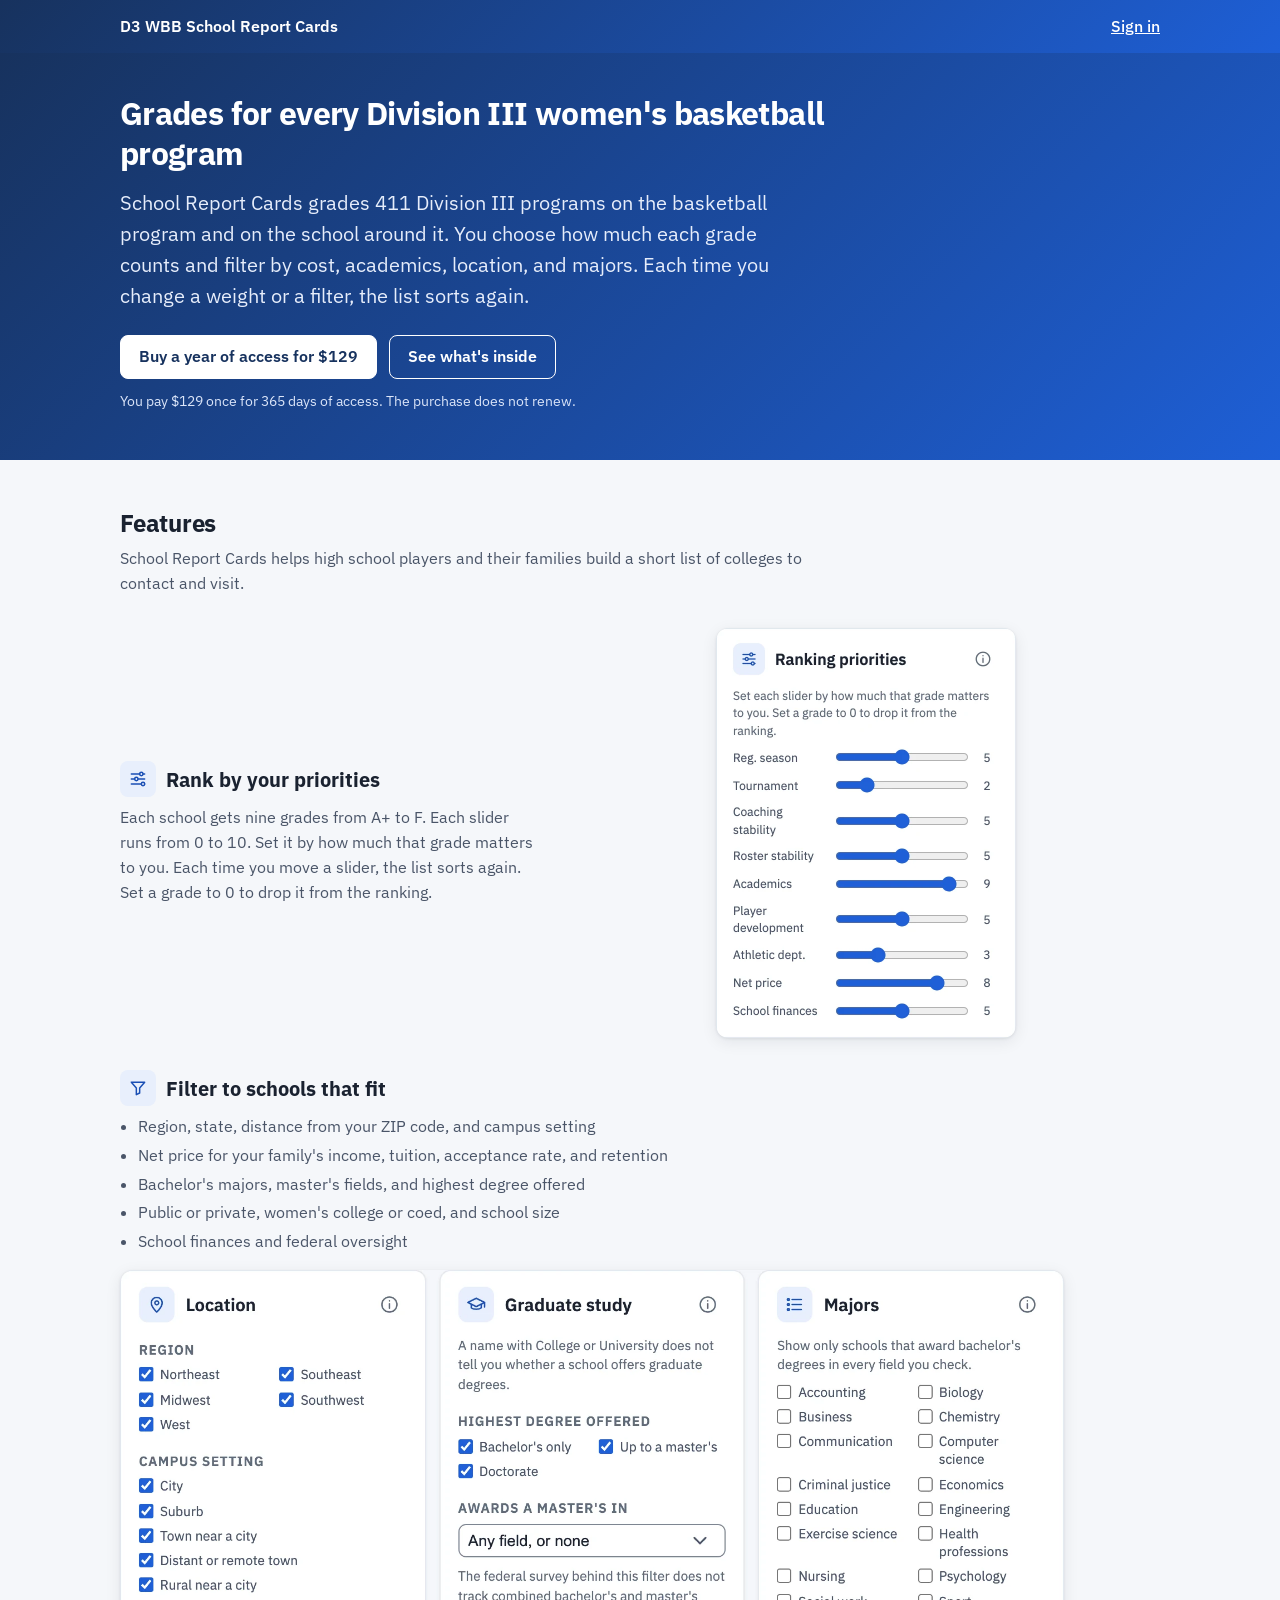
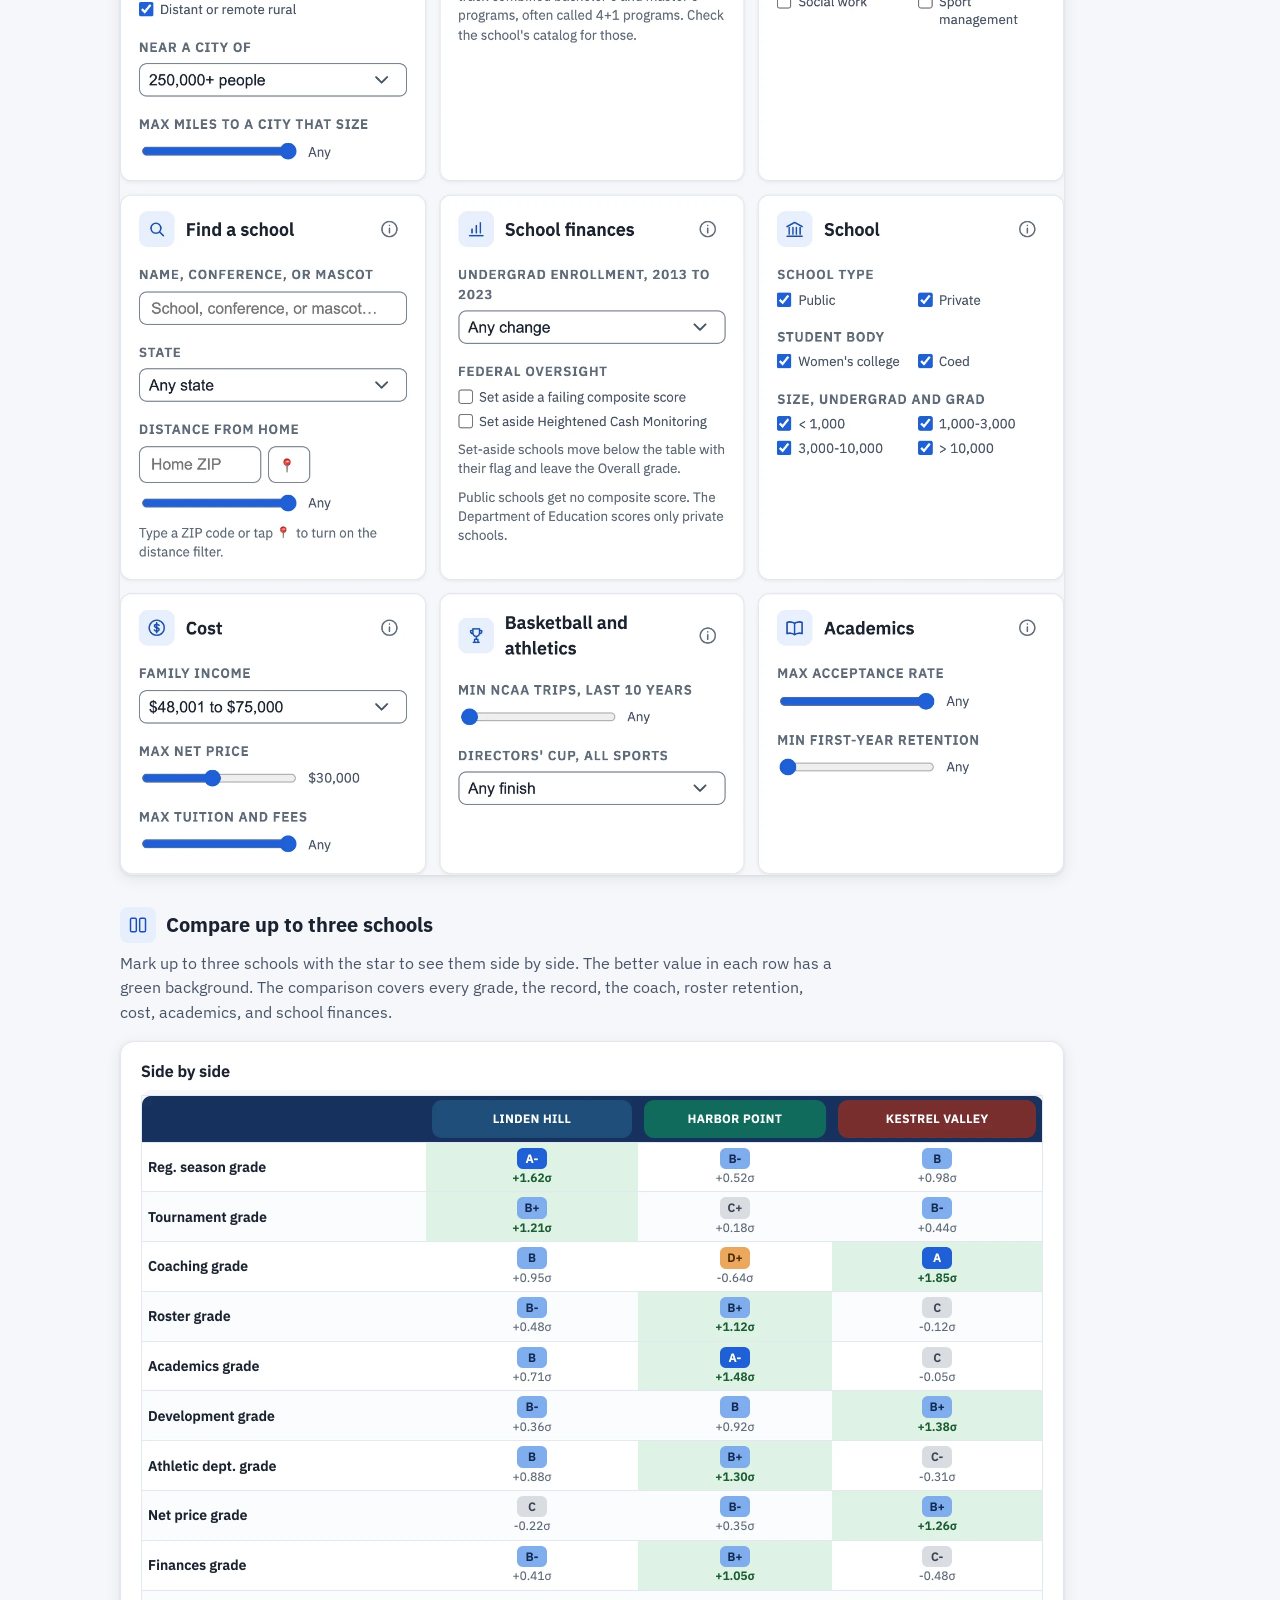
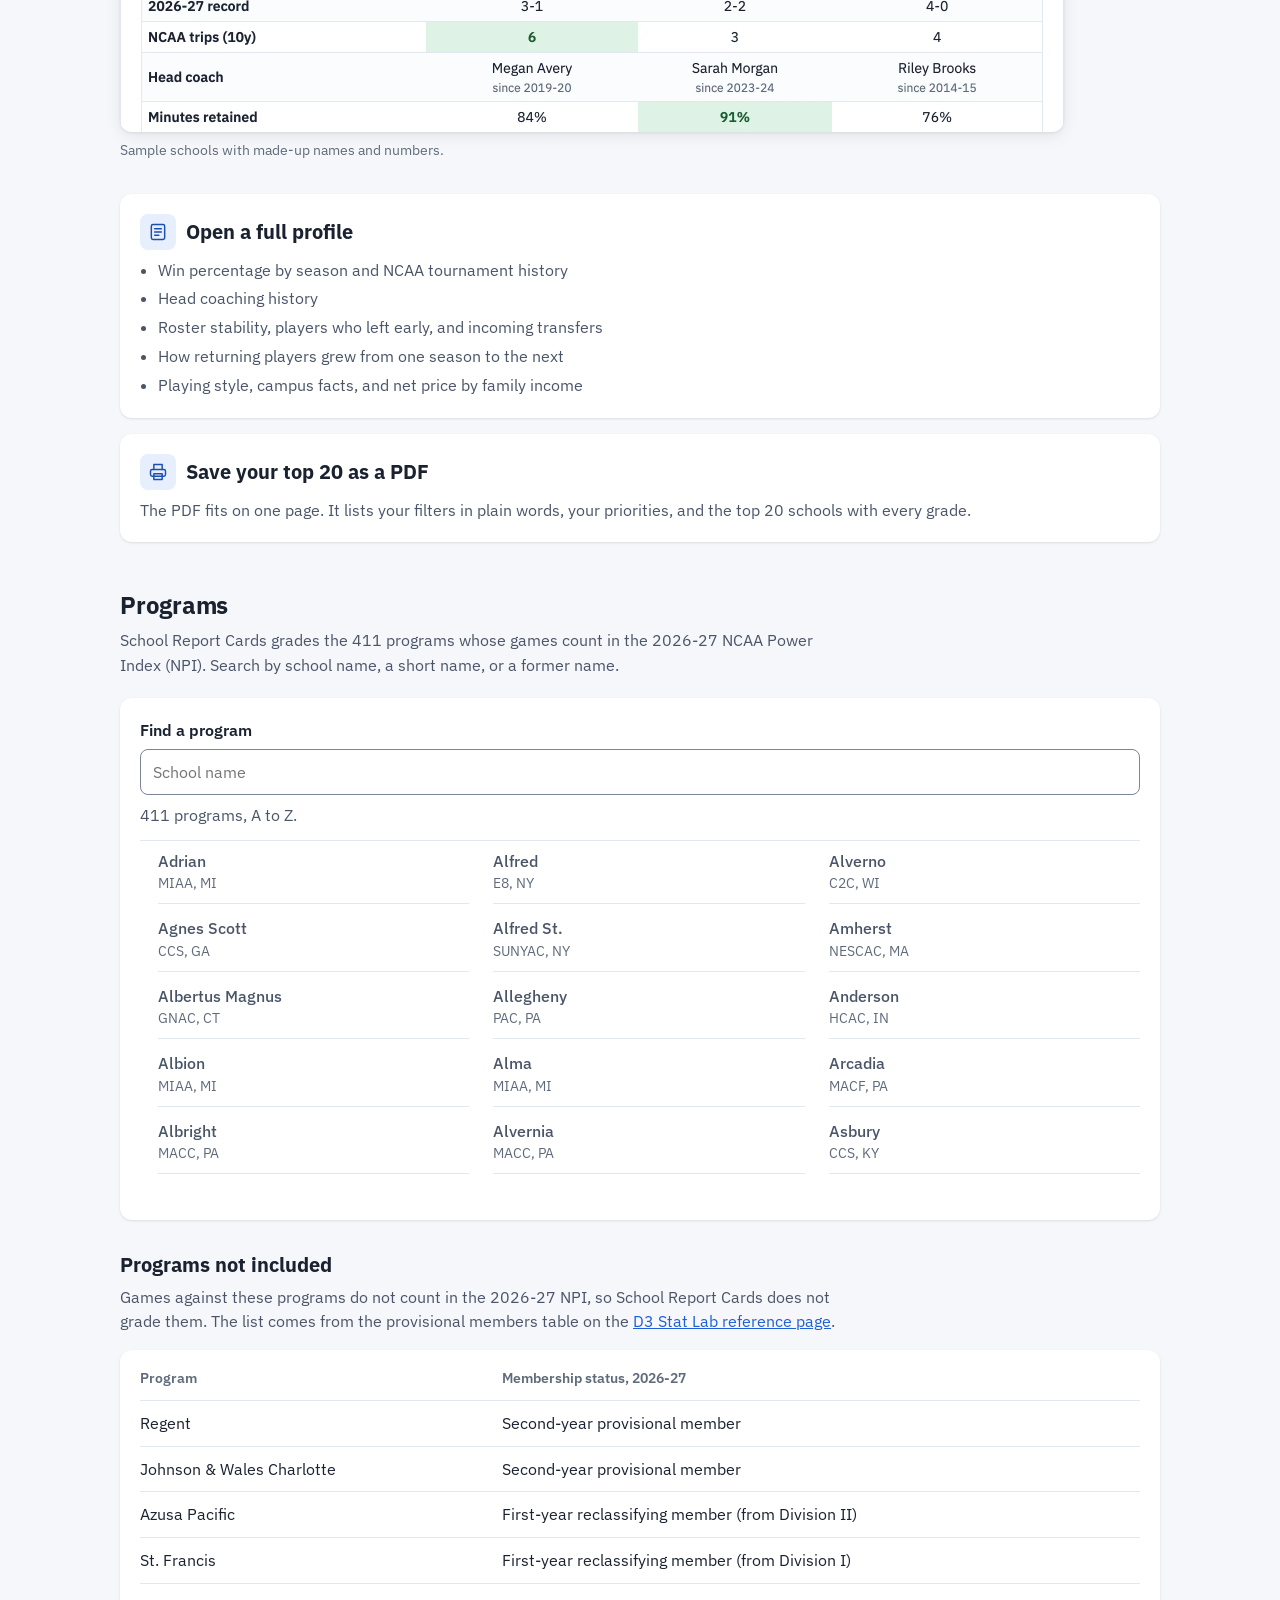
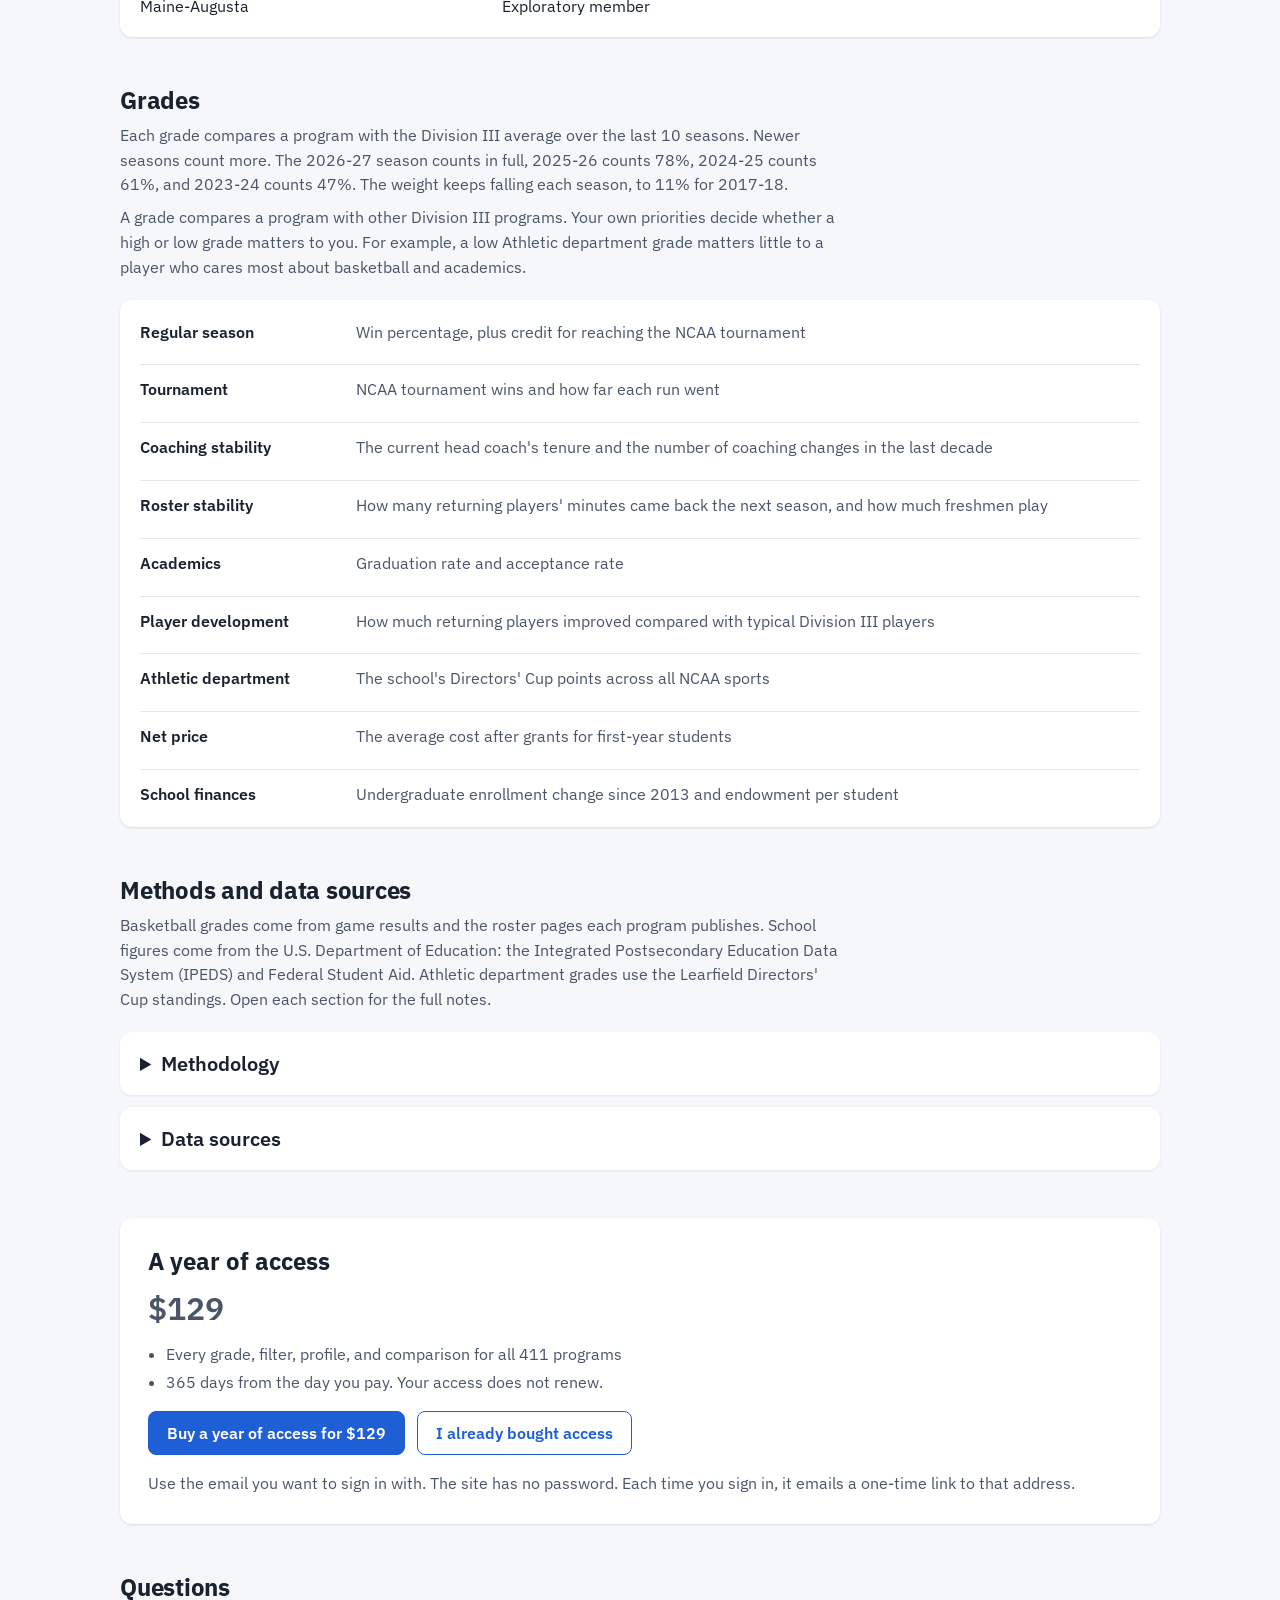
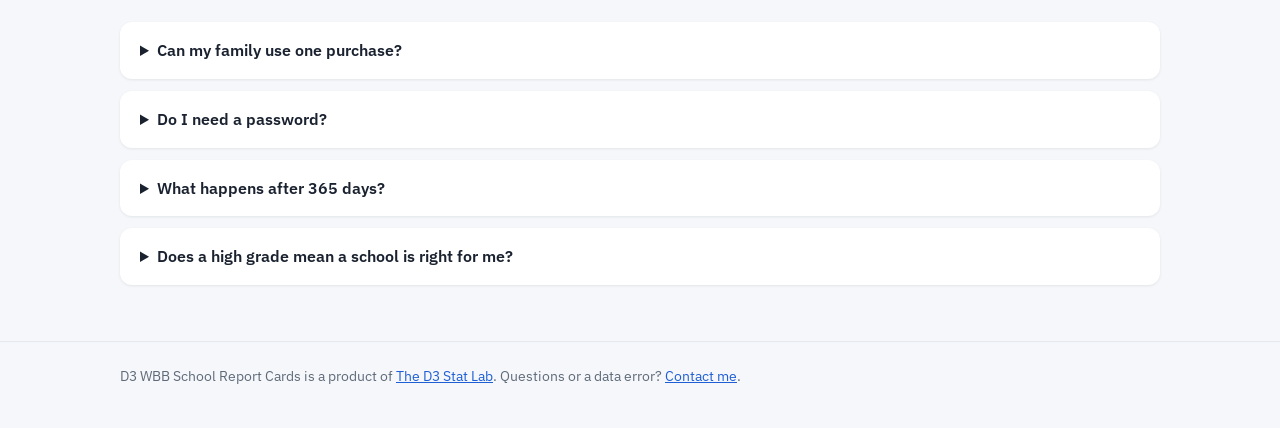
==== index.html @ 80a29989 "Reword the live-update lines and the renewal bullet Claude-Session: https://claude.ai/code/session_0" ====
<!DOCTYPE html>
<html lang="en">
<head>
<meta charset="utf-8">
<meta name="viewport" content="width=device-width, initial-scale=1">
<meta name="color-scheme" content="light">
<meta name="darkreader-lock">
<meta name="theme-color" content="#17325e">
<meta name="description" content="Grades for Division III women's basketball programs, with filters for cost, academics, location, majors, and school finances.">
<meta name="ste-allow" content="III,WBB,NPI">
<title>D3 WBB School Report Cards</title>
<link rel="icon" href="favicon.svg" type="image/svg+xml">
<script data-goatcounter="https://thed3statlab.goatcounter.com/count" async src="https://gc.zgo.at/count.js"></script>
<link rel="apple-touch-icon" href="apple-touch-icon.png">
<link rel="preconnect" href="https://fonts.googleapis.com">
<link rel="preconnect" href="https://fonts.gstatic.com" crossorigin>
<link rel="stylesheet" href="https://fonts.googleapis.com/css2?family=IBM+Plex+Sans:wght@400;500;600&display=swap">
<link rel="stylesheet" href="site.css">
</head>
<body>
<header class="top"><div class="bar">
  <a class="brand" href="index.html">D3 WBB School Report Cards</a>
  <a class="signin" href="signin.html">Sign in</a>
</div></header>

<section class="hero"><div class="wrap">
  <h1>Grades for every Division III women's basketball program</h1>
  <p class="lead">School Report Cards grades <span data-n>411</span> Division III programs on the basketball program and on the
  school around it. You choose how much each grade counts and filter by cost, academics, location, and majors. Each time you change a
  weight or a filter, the list sorts again.</p>
  <div class="actions">
    <a class="btn primary buyLink" href="#buy">Buy a year of access for $129</a>
    <a class="btn secondary" href="#features">See what's inside</a>
  </div>
  <p class="terms">You pay $129 once for 365 days of access. The purchase does not renew.</p>
</div></section>

<section class="block" id="features"><div class="wrap">
  <h2>Features</h2>
  <p class="intro">School Report Cards helps high school players and their families build a short list of colleges to contact and visit.</p>

  <div class="feature">
    <div class="ftext">
      <h3><span class="icon"><svg viewBox="0 0 24 24" fill="none" stroke="currentColor" stroke-width="1.75" stroke-linecap="round" aria-hidden="true"><path d="M4 6h10M18 6h2M4 12h4M12 12h8M4 18h12M20 18h0"/><circle cx="16" cy="6" r="2"/><circle cx="10" cy="12" r="2"/><circle cx="18" cy="18" r="2"/></svg></span>Rank by your priorities</h3>
      <p>Each school gets nine grades from A+ to F. Each slider runs from 0 to 10. Set it by how much that grade
      matters to you. Each time you move a slider, the list sorts again. Set a grade to 0 to drop it from the ranking.</p>
    </div>
    <figure class="shot narrowShot">
      <img src="img/priorities.webp" width="300" height="410" loading="lazy"
           alt="The Ranking priorities card, with one slider for each of the nine grades. Academics is set to 9 and Net price to 8.">
    </figure>
  </div>

  <div class="feature wide">
    <div class="ftext">
      <h3><span class="icon"><svg viewBox="0 0 24 24" fill="none" stroke="currentColor" stroke-width="1.75" stroke-linecap="round" stroke-linejoin="round" aria-hidden="true"><path d="M4 5h16l-6 7v6l-4 2v-8z"/></svg></span>Filter to schools that fit</h3>
      <ul>
        <li>Region, state, distance from your ZIP code, and campus setting</li>
        <li>Net price for your family's income, tuition, acceptance rate, and retention</li>
        <li>Bachelor's majors, master's fields, and highest degree offered</li>
        <li>Public or private, women's college or coed, and school size</li>
        <li>School finances and federal oversight</li>
      </ul>
    </div>
    <figure class="shot">
      <a href="img/controls.webp" target="_blank" rel="noopener"><img src="img/controls.webp" width="848" height="1082" loading="lazy"
           alt="The filter cards: Location, Graduate study, Majors, Find a school, School finances, School, Cost, Basketball and athletics, and Academics."></a>
    </figure>
  </div>

  <div class="feature wide">
    <div class="ftext">
      <h3><span class="icon"><svg viewBox="0 0 24 24" fill="none" stroke="currentColor" stroke-width="1.75" stroke-linecap="round" stroke-linejoin="round" aria-hidden="true"><rect x="3" y="4" width="7" height="16" rx="1.5"/><rect x="14" y="4" width="7" height="16" rx="1.5"/></svg></span>Compare up to three schools</h3>
      <p>Mark up to three schools with the star to see them side by side. The better value in each row has a green background.
      The comparison covers every grade, the record, the coach, roster retention, cost, academics, and school finances.</p>
    </div>
    <figure class="shot">
      <a href="img/compare.webp" target="_blank" rel="noopener"><img src="img/compare.webp" width="944" height="691" loading="lazy"
           alt="Three sample schools side by side, with a letter grade and a score for each of the nine grades."></a>
      <figcaption>Sample schools with made-up names and numbers.</figcaption>
    </figure>
  </div>

  <div class="cards one">
    <div class="card">
      <h3><span class="icon"><svg viewBox="0 0 24 24" fill="none" stroke="currentColor" stroke-width="1.75" stroke-linecap="round" stroke-linejoin="round" aria-hidden="true"><rect x="4" y="3" width="16" height="18" rx="2"/><path d="M8 8h8M8 12h8M8 16h5"/></svg></span>Open a full profile</h3>
      <ul>
        <li>Win percentage by season and NCAA tournament history</li>
        <li>Head coaching history</li>
        <li>Roster stability, players who left early, and incoming transfers</li>
        <li>How returning players grew from one season to the next</li>
        <li>Playing style, campus facts, and net price by family income</li>
      </ul>
    </div>
    <div class="card">
      <h3><span class="icon"><svg viewBox="0 0 24 24" fill="none" stroke="currentColor" stroke-width="1.75" stroke-linecap="round" stroke-linejoin="round" aria-hidden="true"><path d="M7 9V3h10v6"/><rect x="3" y="9" width="18" height="8" rx="2"/><path d="M7 14h10v7H7z"/></svg></span>Save your top 20 as a PDF</h3>
      <p>The PDF fits on one page. It lists your filters in plain words, your priorities, and the top 20 schools with every grade.</p>
    </div>
  </div>
</div></section>

<section class="block" id="programs"><div class="wrap">
  <h2>Programs</h2>
  <p class="intro">School Report Cards grades the <span data-n>411</span> programs whose games count in the 2026-27 NCAA
  Power Index (NPI). Search by school name, a short name, or a former name.</p>
  <div class="card finder">
    <label class="field" for="schoolSearch">Find a program</label>
    <input class="text" id="schoolSearch" type="search" placeholder="School name" autocomplete="off" spellcheck="false">
    <p class="note" id="schoolCount" aria-live="polite"></p>
    <ul class="schoolList" id="schoolList"></ul>
  </div>
  <h3 class="subhead">Programs not included</h3>
  <p class="intro">Games against these programs do not count in the 2026-27 NPI, so School Report Cards does not grade
  them. The list comes from the provisional members table on the
  <a href="https://thed3statlab.com/reference.html" target="_blank" rel="noopener">D3 Stat Lab reference page</a>.</p>
  <div class="card tableCard">
    <table class="excluded">
      <thead><tr><th>Program</th><th>Membership status, 2026-27</th></tr></thead>
      <tbody id="excludedRows"></tbody>
    </table>
  </div>
</div></section>

<section class="block" id="grades"><div class="wrap">
  <h2>Grades</h2>
  <p class="intro">Each grade compares a program with the Division III average over the last 10 seasons.
  <!-- generated:decay -->
Newer seasons count more. The 2026-27 season counts in full, 2025-26 counts 78%, 2024-25 counts 61%, and 2023-24 counts 47%. The weight keeps falling each season, to 11% for 2017-18.
<!-- /generated:decay --></p>
  <p class="intro">A grade compares a program with other Division III programs. Your own priorities decide whether
  a high or low grade matters to you. For example, a low Athletic department grade matters little to a player who
  cares most about basketball and academics.</p>
  <dl class="grades card">
    <div><dt>Regular season</dt><dd>Win percentage, plus credit for reaching the NCAA tournament</dd></div>
    <div><dt>Tournament</dt><dd>NCAA tournament wins and how far each run went</dd></div>
    <div><dt>Coaching stability</dt><dd>The current head coach's tenure and the number of coaching changes in the last decade</dd></div>
    <div><dt>Roster stability</dt><dd>How many returning players' minutes came back the next season, and how much freshmen play</dd></div>
    <div><dt>Academics</dt><dd>Graduation rate and acceptance rate</dd></div>
    <div><dt>Player development</dt><dd>How much returning players improved compared with typical Division III players</dd></div>
    <div><dt>Athletic department</dt><dd>The school's Directors' Cup points across all NCAA sports</dd></div>
    <div><dt>Net price</dt><dd>The average cost after grants for first-year students</dd></div>
    <div><dt>School finances</dt><dd>Undergraduate enrollment change since 2013 and endowment per student</dd></div>
  </dl>
</div></section>

<section class="block" id="methods"><div class="wrap">
  <h2>Methods and data sources</h2>
  <p class="intro">Basketball grades come from game results and the roster pages each program publishes. School
  figures come from the U.S. Department of Education: the Integrated Postsecondary Education Data System
  (IPEDS) and Federal Student Aid. Athletic department grades use the Learfield Directors' Cup standings.
  Open each section for the full notes.</p>
  <div class="methods">
  <!-- generated:methods -->
<details class="methodology" id="method">
  <summary>Methodology</summary>
  <p><strong>Grades</strong> measure distance from the D3 average in standard deviations (σ).
  A+ starts at +2.25σ. C covers the average.</p>
  <p>Grades cover the last 10 seasons. Newer seasons count more. The 2026-27 season counts in full, 2025-26 counts 78%, 2024-25 counts 61%, and 2023-24 counts 47%. The weight keeps falling each season, to 11% for 2017-18.</p>
  <p>Each letter covers a fixed σ range, so the number of schools at each letter changes from
  grade to grade. A historic outlier grades far above a strong program, and programs with similar
  resumes grade alike. Hover any grade for its exact σ and percentile.</p>
  <p><strong>Reg. season:</strong> win percentage plus a bonus for making the NCAA field.
  <strong>Tournament:</strong> NCAA wins and how deep each run went.
  <strong>Coaching stability:</strong> current coach tenure minus a penalty per head-coaching
  change in the last decade.</p>
  <p><strong>Coaching grade scope:</strong> the grade measures the stability of the head-coaching
  position over the last 10 years. Stability usually signals overall program health. A coach's effect on the
  program shows more in the Reg. season, Tournament, Roster, and Development grades. No grade here
  covers personality or coaching style.</p>
  <p><strong>Roster stability:</strong> minutes-weighted retention (two thirds) and freshman
  share of minutes (one third). Retention is the share of non-senior minutes that came back the
  next season, found by comparing each team's consecutive roster pages. Seniors and graduate
  students who leave do not count against a program. Freshman share of minutes pools the minutes
  of the last three rosters.</p>
  <p><strong>Roster grade caveat, class years:</strong> the class year for each player comes
  from the team's own roster page. We do not know whether a team lists academic class or athletic
  eligibility, and teams may differ.</p>
  <p>Some players graduate with eligibility left and skip a final season. If the roster lists such
  a player as a junior, she looks like an underclassman who left, and her departure lowers the
  program's retention. The same happens when a player stops playing to focus on academics.</p>
  <p>We cannot separate those cases from a player who left the team for other reasons. Every
  non-senior who does not return counts the same. Treat the Roster grade and the "Left early"
  lists as an estimate built on that assumption.</p>
  <p><strong>Academics:</strong> graduation rate and selectivity (from the acceptance rate), both
  from the Integrated Postsecondary Education Data System (IPEDS), a U.S. Department of Education
  survey.</p>
  <p><strong>Player development:</strong> returning players' year-over-year growth in production
  rate (pts+reb+ast per 30 min) and role (minutes). Each is measured against the typical D3
  progression for a player at the same starting level and class, which removes regression to
  the mean.</p>
  <p>Holding an elite rate counts as development. A routine bounce from a low base earns no
  credit. The grade weights players by minutes, across every offseason from 2023-24 to 2025-26. A season counts once it is
  finished.</p>
  <p><strong>Athletic dept.:</strong> average Learfield Directors' Cup points per season across
  10 seasons, 2014-15 to 2025-26. The National Association of Collegiate Directors of Athletics
  (NACDA) publishes the standings and published none for 2019-20 or 2020-21. The Cup scores a
  school's finishes in NCAA championships across all sports, men's and women's, up to 18 sports a
  year.</p>
  <p>A season with no points counts as zero, including seasons before a school joined Division
  III. The grade says nothing about the basketball program itself.</p>
  <p><strong>Net price:</strong> the average net price for full-time first-year students who got
  grant aid. Lower prices grade higher. The grade uses the price for all families, even when you
  pick a family income. A school with no reported price grades at the D3 average.</p>
  <p><strong>School finances:</strong> the change in undergraduate enrollment from fall 2013 to
  fall 2023. The second measure is the endowment per full-time-equivalent student at the end of
  fiscal year 2023. Both come from IPEDS. Each is measured on a log scale, so a school that doubled and a school
  that halved sit the same distance from no change. The two count equally.</p>
  <p>Some campuses merged and now report as one school, such as the three Vermont State
  campuses. Their 2013 count covers one campus and their 2023 count covers the merged school, so
  we leave their enrollment change blank. Some campuses report their endowment through a parent
  university and show none.</p>
  <p><strong>Federal oversight:</strong> the profile also shows two Department of Education
  measures that the grade does not use. The financial responsibility composite score runs from
  -1.0 to 3.0. A score of 1.5 or higher passes, 1.0 to 1.4 passes with extra oversight, and below
  1.0 fails. Only private schools get one, so it would grade only part of the field.</p>
  <p>Every school with a failing score or a cash-monitoring listing shows a label beside its name.
  The Federal oversight checkboxes move those schools below the table instead of hiding them, and
  set-aside schools leave the Overall grade.</p>
  <p>Heightened
  Cash Monitoring is a list of schools under extra federal oversight of their student aid money,
  with the reason for each.</p>
  <p>The <strong>Overall</strong> grade re-ranks the schools that match your filters using your
  priority weights over the component σ-scores, then re-grades within that filtered set. Set a
  priority to 0 to drop that grade from the ranking.</p>
  <p><strong>Campus setting and nearest city:</strong> the setting is the locale code from the
  National Center for Education Statistics (NCES). It measures distance from the campus to an
  urban area. Nearest-city distances are straight-line miles to the closest U.S. city of each
  size, so they ignore cities in Canada.</p>
  <p><strong>Graduate study:</strong> the highest degree offered comes from the
  IPEDS directory. A school awards a master's in a field when it awarded at least one master's degree
  in it in July 2022 to June 2024. IPEDS has no field for combined bachelor's and master's (4+1)
  programs, so check the school's catalog for those.</p>
  <p><strong>Women's colleges:</strong> the label follows the Women's College
  Coalition member list, with two exceptions. William Smith counts as a women's college: it is the
  women's college paired with Hobart, with one shared campus and one federal record. Mississippi
  University for Women (MUW) is a member but counts as coed. It began admitting men in 1982.</p>
  <p><strong>Distance from home:</strong> straight-line miles from your ZIP code or
  your location to each campus. A ZIP code maps to the average location of the IPEDS campuses with
  the same first three digits. A distance can be off by several miles.</p>
  <p><strong>Majors:</strong> a school offers a field when it awarded at least one bachelor's
  degree in it in either of the last two years in IPEDS. A school that reports degrees only as
  liberal arts or interdisciplinary studies shows no fields. Check the school's catalog before
  you rule it out.</p>
</details>
<details class="methodology" id="sources">
  <summary>Data sources</summary>
  <p>Each school's profile links to its page on College Navigator, the U.S. Department of
  Education's public view of the same federal survey data. College Navigator shows the newest
  year in IPEDS, which can be one year newer than the data here.</p>
  <table class="fixed srcTable">
    <colgroup><col style="width:28%"><col style="width:46%"><col style="width:26%"></colgroup>
    <thead><tr><th>Field</th><th>Source</th><th>Data year</th></tr></thead>
    <tbody>
      <tr><td>Enrollment</td><td><a href="https://nces.ed.gov/ipeds/datacenter/DataFiles.aspx" target="_blank" rel="noopener">IPEDS</a> Fall Enrollment</td><td>Fall 2023</td></tr>
      <tr><td>Tuition and fees</td><td><a href="https://nces.ed.gov/ipeds/datacenter/DataFiles.aspx" target="_blank" rel="noopener">IPEDS</a> Institutional Characteristics</td><td>2023-24</td></tr>
      <tr><td>Acceptance rate</td><td><a href="https://nces.ed.gov/ipeds/datacenter/DataFiles.aspx" target="_blank" rel="noopener">IPEDS</a> Admissions</td><td>Fall 2023</td></tr>
      <tr><td>Graduation rate</td><td><a href="https://nces.ed.gov/ipeds/datacenter/DataFiles.aspx" target="_blank" rel="noopener">IPEDS</a> Graduation Rates</td><td>2023</td></tr>
      <tr><td>Net price, all families and by income</td><td><a href="https://nces.ed.gov/ipeds/datacenter/DataFiles.aspx" target="_blank" rel="noopener">IPEDS</a> Student Financial Aid</td><td>2022-23</td></tr>
      <tr><td>First-year retention, student-to-faculty ratio</td><td><a href="https://nces.ed.gov/ipeds/datacenter/DataFiles.aspx" target="_blank" rel="noopener">IPEDS</a> Fall Enrollment</td><td>Fall 2023</td></tr>
      <tr><td>Highest degree offered</td><td><a href="https://nces.ed.gov/ipeds/datacenter/DataFiles.aspx" target="_blank" rel="noopener">IPEDS</a> Institutional Characteristics</td><td>2024</td></tr>
      <tr><td>Master's fields awarded</td><td><a href="https://nces.ed.gov/ipeds/datacenter/DataFiles.aspx" target="_blank" rel="noopener">IPEDS</a> Completions</td><td>July 2022 to June 2024</td></tr>
      <tr><td>Bachelor's majors offered</td><td><a href="https://nces.ed.gov/ipeds/datacenter/DataFiles.aspx" target="_blank" rel="noopener">IPEDS</a> Completions</td><td>July 2022 to June 2024</td></tr>
      <tr><td>Campus setting, campus location</td><td><a href="https://nces.ed.gov/programs/edge/Geographic/LocaleBoundaries" target="_blank" rel="noopener">NCES locale codes</a> in the IPEDS directory</td><td>2024</td></tr>
      <tr><td>Nearest city</td><td><a href="https://www.census.gov/programs-surveys/popest.html" target="_blank" rel="noopener">U.S. Census Bureau</a> city population estimates and place locations</td><td>July 1, 2024</td></tr>
      <tr><td>Distance from home</td><td>IPEDS campus locations. A ZIP code maps to the average location of IPEDS campuses with the same first three digits.</td><td>2024</td></tr>
      <tr><td>Undergrad enrollment change</td><td><a href="https://nces.ed.gov/ipeds/datacenter/DataFiles.aspx" target="_blank" rel="noopener">IPEDS</a> Fall Enrollment</td><td>Fall 2013 and fall 2023</td></tr>
      <tr><td>Endowment per student</td><td><a href="https://nces.ed.gov/ipeds/datacenter/DataFiles.aspx" target="_blank" rel="noopener">IPEDS</a> Finance, divided by fall enrollment</td><td>Fiscal year 2023</td></tr>
      <tr><td>Financial responsibility composite score</td><td><a href="https://studentaid.gov/data-center/school/composite-scores" target="_blank" rel="noopener">Federal Student Aid</a>, U.S. Department of Education</td><td>Newest fiscal year listed, 2021 to 2023</td></tr>
      <tr><td>Heightened Cash Monitoring</td><td><a href="https://studentaid.gov/data-center/school/hcm" target="_blank" rel="noopener">Federal Student Aid</a>, U.S. Department of Education</td><td>June 1, 2026</td></tr>
      <tr><td>Directors' Cup</td><td><a href="https://nacda.com/sports/2018/7/17/directorscup-nacda-directorscup-previous-standings-html.aspx" target="_blank" rel="noopener">NACDA</a> final Division III standings</td><td>2014-15 to 2025-26</td></tr>
      <tr><td>Season records</td><td><a href="https://www.d3hoops.com/" target="_blank" rel="noopener">D3hoops.com</a> team pages, plus game results for the current season</td><td>Every season on file</td></tr>
      <tr><td>NCAA tournament history</td><td>NCAA Division III tournament results</td><td>1982 to present</td></tr>
      <tr><td>D3hoops poll rank</td><td><a href="https://www.d3hoops.com/" target="_blank" rel="noopener">D3hoops.com</a> Top 25 poll</td><td>2026-27</td></tr>
      <tr><td>Head coaches</td><td>Each team's athletics website</td><td>Every season on file</td></tr>
      <tr><td>Rosters, class years, minutes, player stats</td><td>Each team's roster and statistics pages</td><td>Every season on file</td></tr>
      <tr><td>Playing style</td><td>Computed by us from game box scores, blended with a preseason projection over a team's first eight games</td><td>2026-27</td></tr>
      <tr><td>Women's college or coed</td><td><a href="https://www.womenscolleges.org/colleges" target="_blank" rel="noopener">Women's College Coalition</a> member list, with two exceptions in the method notes. Men's share from <a href="https://nces.ed.gov/ipeds/datacenter/DataFiles.aspx" target="_blank" rel="noopener">IPEDS</a> Fall Enrollment.</td><td>Member list: November 9, 2026. Enrollment: fall 2023.</td></tr>
    </tbody>
  </table>
</details>
<!-- /generated:methods -->
  </div>
</div></section>

<div class="wrap buy" id="buy">
  <div class="card">
    <h2>A year of access</h2>
    <p class="price">$129</p>
    <ul class="note">
      <li>Every grade, filter, profile, and comparison for all <span data-n>411</span> programs</li>
      <li>365 days from the day you pay. Your access does not renew.</li>
    </ul>
    <div class="actions">
      <a class="btn primary buyLink" href="#buy">Buy a year of access for $129</a>
      <a class="btn secondary" href="signin.html">I already bought access</a>
    </div>
    <p class="checkout-email">Use the email you want to sign in with. The site has no password. Each time you sign
    in, it emails a one-time link to that address.</p>
  </div>
</div>

<section class="block" id="faq"><div class="wrap">
  <h2>Questions</h2>
  <div class="faq">
    <details><summary>Can my family use one purchase?</summary>
      <p>Yes. Anyone in your family can sign in with the checkout email on their own device. The sign-in link goes
      to that inbox each time.</p></details>
    <details><summary>Do I need a password?</summary>
      <p>No. Type your email on the sign-in page and open the link we send. You stay signed in on that device
      until you sign out.</p></details>
    <details><summary>What happens after 365 days?</summary>
      <p>Your access ends and we do not charge you again. If you buy again before it ends, the new year starts
      when the current one ends.</p></details>
    <details><summary>Does a high grade mean a school is right for me?</summary>
      <p>A grade cannot tell you whether a school fits you. Use the grades to find programs worth a closer look, then talk to the coaches and visit.</p></details>
  </div>
</div></section>

<footer><div class="wrap">
  <p>D3 WBB School Report Cards is a product of <a href="https://www.thed3statlab.com" target="_blank" rel="noopener">The D3 Stat Lab</a>. Questions or a data error? <a href="contact.html">Contact me</a>.</p>
</div></footer>

<!-- generated:schools -->
<script type="application/json" id="schoolData">{"included":[{"n":"Adrian","c":"MIAA","s":"MI","a":["Adrian College"]},{"n":"Agnes Scott","c":"CCS","s":"GA","a":["Agnes Scott College"]},{"n":"Albertus Magnus","c":"GNAC","s":"CT","a":["Albertus Magnus College"]},{"n":"Albion","c":"MIAA","s":"MI","a":["Albion College"]},{"n":"Albright","c":"MACC","s":"PA","a":["Albright College"]},{"n":"Alfred","c":"E8","s":"NY","a":["Alfred University"]},{"n":"Alfred St.","c":"SUNYAC","s":"NY","a":["Alfred St","Alfred State","Alfred State College","SUNY College of Technology at Alfred"]},{"n":"Allegheny","c":"PAC","s":"PA","a":["Allegheny College"]},{"n":"Alma","c":"MIAA","s":"MI","a":["Alma College"]},{"n":"Alvernia","c":"MACC","s":"PA","a":["Alvernia University"]},{"n":"Alverno","c":"C2C","s":"WI","a":["Alverno College"]},{"n":"Amherst","c":"NESCAC","s":"MA","a":["Amherst College"]},{"n":"Anderson","c":"HCAC","s":"IN","a":["Anderson (IN)","Anderson IN","Anderson University","Anderson University (Indiana)"]},{"n":"Arcadia","c":"MACF","s":"PA","a":["Arcadia University"]},{"n":"Asbury","c":"CCS","s":"KY","a":["#Asbury University (active 2024-25)","Asbury University"]},{"n":"Augsburg","c":"MIAC","s":"MN","a":["Augsburg University"]},{"n":"Augustana","c":"CCIW","s":"IL","a":["Augustana (IL)","Augustana College","Augustana College (Illinois)","Augustana IL"]},{"n":"Aurora","c":"NACC","s":"IL","a":["Aurora University"]},{"n":"Austin","c":"SCAC","s":"TX","a":["Austin Col","Austin College"]},{"n":"Averett","c":"ODAC","s":"VA","a":["Averett University"]},{"n":"Babson","c":"NEWMAC","s":"MA","a":["Babson College"]},{"n":"Baldwin Wallace","c":"OAC","s":"OH","a":["Baldwin Wallace University","Baldwin-Wallace"]},{"n":"Bard","c":"LL","s":"NY","a":["Bard College"]},{"n":"Baruch","c":"CUNYAC","s":"NY","a":["Baruch College","CUNY Bernard M Baruch College"]},{"n":"Bates","c":"NESCAC","s":"ME","a":["Bates College"]},{"n":"Batten","c":"ODAC","s":"VA","a":["Batten University","Va. Wesleyan","Virginia Wesleyan","Virginia Wesleyan University"]},{"n":"Belhaven","c":"CCS","s":"MS","a":["Belhaven MS","Belhaven University"]},{"n":"Beloit","c":"MWC","s":"WI","a":["Beloit College"]},{"n":"Benedictine","c":"NACC","s":"IL","a":["Benedictine (IL)","Benedictine IL","Benedictine University","Benedictine University (Illinois)"]},{"n":"Berea","c":"HCAC","s":"KY","a":["Berea College"]},{"n":"Berry","c":"SAA","s":"GA","a":["Berry College"]},{"n":"Bethany","c":"PAC","s":"WV","a":["Bethany (WV)","Bethany College","Bethany College (West Virginia)","Bethany WV"]},{"n":"Bethany Lutheran","c":"UMAC","s":"MN","a":["Bethany Luth","Bethany Lutheran College"]},{"n":"Bethel","c":"MIAC","s":"MN","a":["Bethel (MN)","Bethel MN","Bethel University","Bethel University (Minnesota)"]},{"n":"Blackburn","c":"SLIAC","s":"IL","a":["Blackburn College"]},{"n":"Bluffton","c":"HCAC","s":"OH","a":["Bluffton University"]},{"n":"Bowdoin","c":"NESCAC","s":"ME","a":["Bowdoin College"]},{"n":"Brandeis","c":"UAA","s":"MA","a":["Brandeis University"]},{"n":"Brevard","c":"USAC","s":"NC","a":["Brevard College"]},{"n":"Bridgewater (VA)","c":"ODAC","s":"VA","a":["Bridgewater (Va.)","Bridgewater College","Bridgewater College (Virginia)","Bridgewater VA"]},{"n":"Bridgewater St.","c":"MASCAC","s":"MA","a":["Bridgewater MA","Bridgewater State","Bridgewater State University"]},{"n":"Brooklyn","c":"CUNYAC","s":"NY","a":["Brooklyn Col","Brooklyn College","CUNY Brooklyn College"]},{"n":"Bryn Mawr","c":"CC","s":"PA","a":["Bryn Mawr College"]},{"n":"Buena Vista","c":"ARC","s":"IA","a":["Buena Vista University"]},{"n":"Buffalo St.","c":"SUNYAC","s":"NY","a":["Buffalo St","Buffalo State","Buffalo State, State University of New York","SUNY Buffalo State University"]},{"n":"Cairn","c":"UEC","s":"PA","a":["Cairn University","Cairn University-Langhorne"]},{"n":"Cal Lutheran","c":"SCIAC","s":"CA","a":["California Lutheran University"]},{"n":"Caltech","c":"SCIAC","s":"CA","a":["California Institute of Technology"]},{"n":"Calvin","c":"MIAA","s":"MI","a":["Calvin University"]},{"n":"Capital","c":"OAC","s":"OH","a":["Capital University"]},{"n":"Carleton","c":"MIAC","s":"MN","a":["Carleton College","Carleton MN"]},{"n":"Carlow","c":"AMCC","s":"PA","a":["Carlow University"]},{"n":"Carnegie Mellon","c":"UAA","s":"PA","a":["Carnegie Mellon University"]},{"n":"Carroll","c":"CCIW","s":"WI","a":["Carroll (WI)","Carroll University","Carroll University (Wisconsin)","Carroll WI"]},{"n":"Carthage","c":"CCIW","s":"WI","a":["Carthage College"]},{"n":"Case Western","c":"UAA","s":"OH","a":["CWRU","Case Western Reserve","Case Western Reserve University"]},{"n":"Catholic","c":"LAND","s":"DC","a":["Catholic University","The Catholic University of America"]},{"n":"CCNY","c":"CUNYAC","s":"NY","a":["CUNY City College","City Col NY","City College (NY)","The City College of New York"]},{"n":"Cedar Crest","c":"UEC","s":"PA","a":["Cedar Crest College"]},{"n":"Centenary (LA)","c":"SCAC","s":"LA","a":["Centenary","Centenary (La.)","Centenary College (Louisiana)","Centenary College of Louisiana"]},{"n":"Centenary (NJ)","c":"AEC","s":"NJ","a":["Centenary (N.J.)","Centenary NJ","Centenary University","Centenary University (New Jersey)"]},{"n":"Central","c":"ARC","s":"IA","a":["Central (IA)","Central (IA)|Central IA","Central College","Central College (Iowa)","Central IA"]},{"n":"Centre","c":"SAA","s":"KY","a":["Centre College"]},{"n":"Chapman","c":"SCIAC","s":"CA","a":["Chapman University"]},{"n":"Chatham","c":"PAC","s":"PA","a":["Chatham University"]},{"n":"Chicago","c":"UAA","s":"IL","a":["UChicago","University of Chicago"]},{"n":"Christopher Newport","c":"C2C","s":"VA","a":["Chris Newport","Chris. Newport","Christopher Newport University"]},{"n":"Claremont-Mudd-Scripps","c":"SCIAC","s":"CA","a":["Claremont M.S.","Claremont McKenna College","Claremont McKenna-Harvey Mudd-Scripps Colleges","Claremont-M-S"]},{"n":"Clark","c":"NEWMAC","s":"MA","a":["Clark (MA)","Clark MA","Clark University","Clark University (Massachusetts)"]},{"n":"Clarkson","c":"LL","s":"NY","a":["Clarkson University"]},{"n":"Coast Guard","c":"NEWMAC","s":"CT","a":["U.S. Coast Guard Academy","United States Coast Guard Academy"]},{"n":"Coe","c":"ARC","s":"IA","a":["Coe College"]},{"n":"Colby","c":"NESCAC","s":"ME","a":["Colby College"]},{"n":"Colby-Sawyer","c":"GNAC","s":"NH","a":["Colby-Sawyer College"]},{"n":"Colorado College","c":"SCAC","s":"CO","a":["Colorado Col","Colorado Col."]},{"n":"Concordia (IL)","c":"NACC","s":"IL","a":["Concordia Chicago","Concordia IL","Concordia University Chicago","Concordia University-Chicago","Concordia-Chicago"]},{"n":"Concordia (MN)","c":"MIAC","s":"MN","a":["Concordia College at Moorhead","Concordia College, Moorhead","Concordia Mhd","Concordia Moorhead","Concordia-Mhead","Concordia-Moorhead"]},{"n":"Concordia (TX)","c":"SCAC","s":"TX","a":["Concordia (Texas)","Concordia TX","Concordia University Texas"]},{"n":"Concordia (WI)","c":"NACC","s":"WI","a":["Concordia (Wis.)","Concordia University Wisconsin","Concordia University-Wisconsin","Concordia WI","Concordia Wisconsin"]},{"n":"Connecticut College","c":"NESCAC","s":"CT","a":["CT College","Connecticut Col."]},{"n":"Cornell","c":"MWC","s":"IA","a":["Cornell College","Cornell IA"]},{"n":"Covenant","c":"CCS","s":"GA","a":["Covenant College"]},{"n":"Crown","c":"UMAC","s":"MN","a":["Crown (MN)","Crown College","Crown College (Minnesota)","Crown MN"]},{"n":"Curry","c":"CNE","s":"MA","a":["Curry College"]},{"n":"Dallas","c":"SCAC","s":"TX","a":["Dallas Univ","University of Dallas"]},{"n":"Dean","c":"GNAC","s":"MA","a":["Dean College"]},{"n":"Delaware Valley","c":"MACF","s":"PA","a":["Delaware Val","Delaware Valley University"]},{"n":"Denison","c":"NCAC","s":"OH","a":["Denison University"]},{"n":"DePauw","c":"NCAC","s":"IN","a":["DePauw University"]},{"n":"DeSales","c":"MACF","s":"PA","a":["DeSales University"]},{"n":"Dickinson","c":"CC","s":"PA","a":["Dickinson College"]},{"n":"Dominican","c":"NACC","s":"IL","a":["Dominican (IL)","Dominican IL","Dominican University","Dominican University (Illinois)"]},{"n":"Drew","c":"LAND","s":"NJ","a":["Drew University"]},{"n":"Dubuque","c":"ARC","s":"IA","a":["University of Dubuque"]},{"n":"Earlham","c":"HCAC","s":"IN","a":["Earlham College"]},{"n":"East Texas Baptist","c":"ASC","s":"TX","a":["E Texas Bap","East Tex. Baptist","East Texas Baptist University"]},{"n":"Eastern","c":"MACC","s":"PA","a":["Eastern Univ","Eastern University"]},{"n":"Eastern Connecticut St.","c":"LEC","s":"CT","a":["E Connecticut","Eastern Conn. St.","Eastern Connecticut","Eastern Connecticut State University"]},{"n":"Eastern Mennonite","c":"ODAC","s":"VA","a":["E Mennonite","East. Mennonite","Eastern Mennonite University"]},{"n":"Edgewood","c":"NACC","s":"WI","a":["Edgewood College"]},{"n":"Elizabethtown","c":"LAND","s":"PA","a":["Elizabethtown College"]},{"n":"Elmhurst","c":"CCIW","s":"IL","a":["Elmhurst University"]},{"n":"Elmira","c":"E8","s":"NY","a":["Elmira College"]},{"n":"Elms","c":"GNAC","s":"MA","a":["College of Our Lady of the Elms","Elms College"]},{"n":"Emerson","c":"NEWMAC","s":"MA","a":["Emerson College"]},{"n":"Emmanuel","c":"GNAC","s":"MA","a":["Emmanuel (MA)","Emmanuel College","Emmanuel College (Massachusetts)","Emmanuel MA"]},{"n":"Emory","c":"UAA","s":"GA","a":["Emory University"]},{"n":"Endicott","c":"CNE","s":"MA","a":["Endicott College"]},{"n":"Eureka","c":"SLIAC","s":"IL","a":["Eureka College"]},{"n":"Farmingdale St.","c":"SKY","s":"NY","a":["Farmingdale","Farmingdale State","Farmingdale State College"]},{"n":"FDU-Florham","c":"MACF","s":"NJ","a":["FDU Florham","FDU Madison","Fairleigh Dickinson University, Florham","Fairleigh Dickinson University-Florham Campus"]},{"n":"Fitchburg St.","c":"MASCAC","s":"MA","a":["Fitchburg St","Fitchburg State","Fitchburg State University"]},{"n":"Framingham St.","c":"MASCAC","s":"MA","a":["Framingham St","Framingham State","Framingham State University"]},{"n":"Franciscan","c":"PAC","s":"OH","a":["Franciscan (Ohio)","Franciscan OH","Franciscan University of Steubenville"]},{"n":"Franklin","c":"HCAC","s":"IN","a":["Franklin College"]},{"n":"Franklin & Marshall","c":"CC","s":"PA","a":["Frank & Marsh","Franklin & Marshall College","Franklin and Marshall","Franklin and Marshall College"]},{"n":"Fredonia St.","c":"SUNYAC","s":"NY","a":["Fredonia","SUNY Fredonia","SUNY at Fredonia","The State University of New York at Fredonia"]},{"n":"Gallaudet","c":"UEC","s":"DC","a":["Gallaudet University"]},{"n":"Geneva","c":"PAC","s":"PA","a":["Geneva College"]},{"n":"George Fox","c":"NWC","s":"OR","a":["George Fox University"]},{"n":"Gettysburg","c":"CC","s":"PA","a":["Gettysburg College"]},{"n":"Gordon","c":"CNE","s":"MA","a":["Gordon College"]},{"n":"Goucher","c":"LAND","s":"MD","a":["Goucher College"]},{"n":"Greensboro","c":"USAC","s":"NC","a":["Greensboro College"]},{"n":"Greenville","c":"SLIAC","s":"IL","a":["Greenville University"]},{"n":"Grinnell","c":"MWC","s":"IA","a":["Grinnell College"]},{"n":"Grove City","c":"PAC","s":"PA","a":["Grove City College"]},{"n":"Guilford","c":"ODAC","s":"NC","a":["Guilford College"]},{"n":"Gustavus Adolphus","c":"MIAC","s":"MN","a":["Gust Adolphus","Gustavus Adolphus College"]},{"n":"Gwynedd Mercy","c":"AEC","s":"PA","a":["Gwynedd Mercy University","Gwynedd-Mercy"]},{"n":"Hamilton","c":"NESCAC","s":"NY","a":["Hamilton College"]},{"n":"Hamline","c":"MIAC","s":"MN","a":["Hamline University"]},{"n":"Hanover","c":"HCAC","s":"IN","a":["Hanover College"]},{"n":"Hardin-Simmons","c":"ASC","s":"TX","a":["Hardin-Simmons University"]},{"n":"Hartford","c":"CNE","s":"CT","a":["University of Hartford"]},{"n":"Hartwick","c":"E8","s":"NY","a":["Hartwick College"]},{"n":"Haverford","c":"CC","s":"PA","a":["Haverford College"]},{"n":"Heidelberg","c":"OAC","s":"OH","a":["Heidelberg University"]},{"n":"Hendrix","c":"SCAC","s":"AR","a":["Hendrix College"]},{"n":"Hilbert","c":"AMCC","s":"NY","a":["Hilbert College"]},{"n":"Hiram","c":"PAC","s":"OH","a":["Hiram College"]},{"n":"Hollins","c":"ODAC","s":"VA","a":["Hollins University"]},{"n":"Hood","c":"MACC","s":"MD","a":["Hood College"]},{"n":"Hope","c":"MIAA","s":"MI","a":["Hope College"]},{"n":"Houghton","c":"E8","s":"NY","a":["Houghton College","Houghton University"]},{"n":"Howard Payne","c":"ASC","s":"TX","a":["Howard Payne University"]},{"n":"Hunter","c":"CUNYAC","s":"NY","a":["CUNY Hunter College","Hunter College"]},{"n":"Huntingdon","c":"CCS","s":"AL","a":["Huntingdon College"]},{"n":"Husson","c":"NAC","s":"ME","a":["Husson University"]},{"n":"Illinois College","c":"MWC","s":"IL","a":["Illinois Col","Illinois Col."]},{"n":"Illinois Tech","c":"NACC","s":"IL","a":["IL Tech","Illinois Institute of Technology"]},{"n":"Illinois Wesleyan","c":"CCIW","s":"IL","a":["IL Wesleyan","Ill. Wesleyan","Illinois Wesleyan University"]},{"n":"Immaculata","c":"AEC","s":"PA","a":["Immaculata University"]},{"n":"Ithaca","c":"LL","s":"NY","a":["Ithaca College"]},{"n":"John Carroll","c":"NCAC","s":"OH","a":["John Carroll University"]},{"n":"John Jay","c":"CUNYAC","s":"NY","a":["CUNY John Jay College of Criminal Justice","John Jay College of Criminal Justice"]},{"n":"Johns Hopkins","c":"CC","s":"MD","a":["Johns Hopkins University"]},{"n":"Johnson & Wales Providence","c":"CNE","s":"RI","a":["J&W RI","JWU (Providence)","JWU Providence","Johnson & Wales (RI)","Johnson & Wales University (Providence)","Johnson & Wales University-Providence"]},{"n":"Juniata","c":"LAND","s":"PA","a":["Juniata College"]},{"n":"Kalamazoo","c":"MIAA","s":"MI","a":["Kalamazoo College"]},{"n":"Kean","c":"NJAC","s":"NJ","a":["Kean University"]},{"n":"Keene St.","c":"LEC","s":"NH","a":["Keene St","Keene State","Keene State College"]},{"n":"Kenyon","c":"NCAC","s":"OH","a":["Kenyon College"]},{"n":"Keuka","c":"E8","s":"NY","a":["Keuka College"]},{"n":"Keystone","c":"UEC","s":"PA","a":["Keystone College"]},{"n":"King's","c":"MACF","s":"PA","a":["King's College","King's PA","Kings","Kings (PA)","King\u2019s College (Pennsylvania)"]},{"n":"Knox","c":"MWC","s":"IL","a":["Knox College"]},{"n":"La Roche","c":"AMCC","s":"PA","a":["La Roche University"]},{"n":"La Verne","c":"SCIAC","s":"CA","a":["University of La Verne"]},{"n":"LaGrange","c":"CCS","s":"GA","a":["LaGrange College"]},{"n":"Lake Forest","c":"MWC","s":"IL","a":["Lake Forest College"]},{"n":"Lakeland","c":"NACC","s":"WI","a":["Lakeland University"]},{"n":"Lancaster Bible","c":"UEC","s":"PA","a":["Lancaster Bib","Lancaster Bible College"]},{"n":"Lasell","c":"GNAC","s":"MA","a":["Lasell University"]},{"n":"Lawrence","c":"MWC","s":"WI","a":["Lawrence University"]},{"n":"Lebanon Valley","c":"MACF","s":"PA","a":["Lebanon Val","Lebanon Valley College"]},{"n":"Lehman","c":"CUNYAC","s":"NY","a":["CUNY Lehman College","Lehman College"]},{"n":"Lesley","c":"NAC","s":"MA","a":["Lesley University"]},{"n":"LeTourneau","c":"SCAC","s":"TX","a":["Le Tourneau","LeTourneau University"]},{"n":"Lewis & Clark","c":"NWC","s":"OR","a":["Lewis & Clark College","Lewis and Clark"]},{"n":"Linfield","c":"NWC","s":"OR","a":["Linfield University"]},{"n":"Loras","c":"ARC","s":"IA","a":["Loras College"]},{"n":"Luther","c":"MWC","s":"IA","a":["Luther College","Luther IA"]},{"n":"Lycoming","c":"LAND","s":"PA","a":["Lycoming College"]},{"n":"Lynchburg","c":"ODAC","s":"VA","a":["University of Lynchburg"]},{"n":"Lyon","c":"SLIAC","s":"AR","a":["Lyon College"]},{"n":"Macalester","c":"MIAC","s":"MN","a":["Macalester College"]},{"n":"Maine Farmington","c":"NAC","s":"ME","a":["ME Farmington","Maine-Farmington","Me.-Farmington","University of Maine at Farmington","University of Maine, Farmington"]},{"n":"Maine Maritime","c":"NAC","s":"ME","a":["ME Maritime","Maine Maritime Academy","Maine-Maritime"]},{"n":"Maine Presque Isle","c":"NAC","s":"ME","a":["ME Presque Isle","Maine-Presque Isle","Me.-Presque Isle","University of Maine at Presque Isle"]},{"n":"Manchester","c":"HCAC","s":"IN","a":["Manchester University"]},{"n":"Manhattanville","c":"SKY","s":"NY","a":["Manhattanville College","Manhattanville University"]},{"n":"Maranatha Baptist","c":"IND","s":"WI","a":["Maranatha Bap","Maranatha Baptist University"]},{"n":"Marian","c":"NACC","s":"WI","a":["Marian (WI)","Marian University","Marian University (Wisconsin)","Marian WI"]},{"n":"Marietta","c":"OAC","s":"OH","a":["Marietta College"]},{"n":"Martin Luther","c":"UMAC","s":"MN","a":["Martin Luther College"]},{"n":"Mary Baldwin","c":"USAC","s":"VA","a":["Mary Baldwin University"]},{"n":"Mary Hardin-Baylor","c":"ASC","s":"TX","a":["M Hardin-Baylor","University of Mary Hardin-Baylor"]},{"n":"Mary Washington","c":"C2C","s":"VA","a":["University of Mary Washington"]},{"n":"Marymount","c":"AEC","s":"VA","a":["Marymount (VA)","Marymount University","Marymount University (Virginia)","Marymount VA"]},{"n":"Maryville","c":"SAA","s":"TN","a":["Maryville (TN)","Maryville (Tenn.)","Maryville College","Maryville College (Tennessee)","Maryville TN"]},{"n":"Marywood","c":"MACF","s":"PA","a":["Marywood University"]},{"n":"McDaniel","c":"CC","s":"MD","a":["McDaniel College"]},{"n":"MCLA","c":"MASCAC","s":"MA","a":["MA Col Lib Arts","Massachusetts College","Massachusetts College of Liberal Arts"]},{"n":"McMurry","c":"ASC","s":"TX","a":["McMurry University"]},{"n":"Medgar Evers","c":"CUNYAC","s":"NY","a":["CUNY Medgar Evers College","Medgar Evers College"]},{"n":"Merchant Marine","c":"SKY","s":"NY","a":["U.S. Merchant Marine Academy","United States Merchant Marine Academy"]},{"n":"Meredith","c":"USAC","s":"NC","a":["Meredith College"]},{"n":"Messiah","c":"MACC","s":"PA","a":["Messiah University"]},{"n":"Methodist","c":"USAC","s":"NC","a":["Methodist University"]},{"n":"Middlebury","c":"NESCAC","s":"VT","a":["Middlebury College"]},{"n":"Millikin","c":"CCIW","s":"IL","a":["Millikin University"]},{"n":"Millsaps","c":"SAA","s":"MS","a":["Millsaps College"]},{"n":"Minnesota Morris","c":"UMAC","s":"MN","a":["MN Morris","Minn-Morris","Minn.-Morris","Minnesota-Morris","University of Minnesota, Morris","University of Minnesota-Morris"]},{"n":"Misericordia","c":"MACF","s":"PA","a":["Misericordia University"]},{"n":"MIT","c":"NEWMAC","s":"MA","a":["Massachusetts Institute of Technology"]},{"n":"Mitchell","c":"GNAC","s":"CT","a":["Mitchell College"]},{"n":"Monmouth","c":"MWC","s":"IL","a":["Monmouth (IL)","Monmouth College","Monmouth College (Illinois)","Monmouth IL"]},{"n":"Montclair St.","c":"NJAC","s":"NJ","a":["Montclair St","Montclair State","Montclair State University"]},{"n":"Moravian","c":"LAND","s":"PA","a":["Moravian College","Moravian University"]},{"n":"MSOE","c":"NACC","s":"WI","a":["Milwaukee Eng","Milwaukee School of Engineering"]},{"n":"Mt. Aloysius","c":"AMCC","s":"PA","a":["Mount Aloysius","Mount Aloysius College","Mt Aloysius"]},{"n":"Mt. Holyoke","c":"NEWMAC","s":"MA","a":["Mount Holyoke","Mount Holyoke College","Mt Holyoke"]},{"n":"Mt. St. Joseph","c":"HCAC","s":"OH","a":["Mount St. Joseph","Mount St. Joseph University","Mt St Joseph"]},{"n":"Mt. St. Mary","c":"SKY","s":"NY","a":["Mount Saint Mary College","Mount Saint Mary College (New York)","Mount St. Mary","Mt St Mary NY","Mt. St. Mary (NY)"]},{"n":"Mt. St. Vincent","c":"SKY","s":"NY","a":["College of Mount St. Vincent","Mount St. Vincent","Mt St Vincent","UMSV","University of Mount Saint Vincent"]},{"n":"Mt. Union","c":"OAC","s":"OH","a":["Mount Union","Mt Union","University of Mount Union"]},{"n":"Muhlenberg","c":"CC","s":"PA","a":["Muhlenberg College"]},{"n":"Muskingum","c":"OAC","s":"OH","a":["Muskingum University"]},{"n":"MUW","c":"SLIAC","s":"MS","a":["#Mississippi University for Women (active 2023-24)","MS Women","Mississippi University for Women"]},{"n":"Nazareth","c":"E8","s":"NY","a":["Nazareth College","Nazareth University"]},{"n":"NC Wesleyan","c":"USAC","s":"NC","a":["N.C. Wesleyan","North Carolina Wesleyan College","North Carolina Wesleyan University"]},{"n":"Nebraska Wesleyan","c":"ARC","s":"NE","a":["NE Wesleyan","Neb. Wesleyan","Nebraska Wesleyan University"]},{"n":"Neumann","c":"MACC","s":"PA","a":["Neumann University"]},{"n":"New England College","c":"GNAC","s":"NH","a":["N England Col","New England Col."]},{"n":"Nichols","c":"CNE","s":"MA","a":["Nichols College"]},{"n":"North Central (IL)","c":"CCIW","s":"IL","a":["N Central IL","North Central (Ill.)","North Central College"]},{"n":"North Central (MN)","c":"UMAC","s":"MN","a":["N Central MN","North Central (Minn.)","North Central University"]},{"n":"North Park","c":"CCIW","s":"IL","a":["North Park University"]},{"n":"Northwestern (MN)","c":"UMAC","s":"MN","a":["Northwestern (Minn.)","Northwestern MN","Northwestern-St. Paul","University of Northwestern-St Paul","University of Northwestern-St. Paul"]},{"n":"Norwich","c":"GNAC","s":"VT","a":["Norwich University"]},{"n":"Notre Dame (MD)","c":"UEC","s":"MD","a":["Notre Dame (Md.)","Notre Dame MD","Notre Dame of Maryland University"]},{"n":"NYU","c":"UAA","s":"NY","a":["New York University"]},{"n":"Oberlin","c":"NCAC","s":"OH","a":["Oberlin College"]},{"n":"Occidental","c":"SCIAC","s":"CA","a":["Occidental College"]},{"n":"Oglethorpe","c":"SAA","s":"GA","a":["Oglethorpe University"]},{"n":"Ohio Northern","c":"OAC","s":"OH","a":["Ohio Northern University"]},{"n":"Ohio Wesleyan","c":"NCAC","s":"OH","a":["Ohio Wesleyan University"]},{"n":"Olivet","c":"MIAA","s":"MI","a":["Olivet College","Olivet MI","The University of Olivet"]},{"n":"Oswego St.","c":"SUNYAC","s":"NY","a":["Oswego St","Oswego State","State University of New York at Oswego"]},{"n":"Otterbein","c":"OAC","s":"OH","a":["Otterbein University"]},{"n":"Ozarks","c":"SCAC","s":"AR","a":["Ozarks (AR)","Univ Ozarks","University of the Ozarks","University of the Ozarks (Arkansas)"]},{"n":"Pacific","c":"NWC","s":"OR","a":["Pacific (OR)","Pacific OR","Pacific University","Pacific University (Oregon)"]},{"n":"Pacific Lutheran","c":"NWC","s":"WA","a":["Pac Lutheran","Pacific Lutheran University"]},{"n":"Penn College","c":"UEC","s":"PA","a":["Penn Col Tech","Pennsylvania College of Technology"]},{"n":"Penn St. Abington","c":"UEC","s":"PA","a":["PSU-Abington","Penn St.-Abington","Penn State University, Abington","Penn State-Abington","Pennsylvania State University-Penn State Abington"]},{"n":"Penn St. Altoona","c":"AMCC","s":"PA","a":["PSU-Altoona","Penn St.-Altoona","Penn State University, Altoona","Penn State-Altoona","Pennsylvania State University-Penn State Altoona"]},{"n":"Penn St. Behrend","c":"AMCC","s":"PA","a":["PSU-Behrend","Penn St.-Behrend","Penn State-Behrend","Pennsylvania State University Erie, the Behrend College","Pennsylvania State University-Penn State Erie-Behrend College"]},{"n":"Penn St. Berks","c":"UEC","s":"PA","a":["PSU-Berks","Penn St.-Berks","Penn State Berks College","Penn State-Berks","Pennsylvania State University-Penn State Berks"]},{"n":"Penn St. Brandywine","c":"UEC","s":"PA","a":["PSU-Brandywine","Penn State-Brandywine","Pennsylvania State University-Penn State Brandywine"]},{"n":"Penn St. Harrisburg","c":"UEC","s":"PA","a":["PSU-Harrisburg","Penn State Harrisburg","Penn State-Harrisburg","Pennsylvania State University-Penn State Harrisburg"]},{"n":"Pfeiffer","c":"USAC","s":"NC","a":["Pfeiffer University"]},{"n":"Piedmont","c":"CCS","s":"GA","a":["Piedmont University"]},{"n":"Pitt-Bradford","c":"AMCC","s":"PA","a":["Pitt.-Bradford","University of Pittsburgh, Bradford","University of Pittsburgh-Bradford"]},{"n":"Pitt-Greensburg","c":"AMCC","s":"PA","a":["Pitt.-Greensburg","University of Pittsburgh, Greensburg","University of Pittsburgh-Greensburg"]},{"n":"Plattsburgh St.","c":"SUNYAC","s":"NY","a":["Plattsburgh St","Plattsburgh State","Plattsburgh State University of New York","State University of New York at Plattsburgh"]},{"n":"Plymouth St.","c":"LEC","s":"NH","a":["Plymouth St","Plymouth State","Plymouth State University"]},{"n":"Pomona-Pitzer","c":"SCIAC","s":"CA","a":["Pomona College","Pomona-Pitzer Colleges"]},{"n":"Pratt","c":"AEC","s":"NY","a":["#Pratt Institute (active 2022-23)","Pratt Inst","Pratt Institute-Main"]},{"n":"Principia","c":"SLIAC","s":"IL","a":["Principia College"]},{"n":"Puget Sound","c":"NWC","s":"WA","a":["University of Puget Sound"]},{"n":"Purchase","c":"SKY","s":"NY","a":["Purchase College, State University of New York","SUNY Purchase","SUNY at Purchase College","SUNY-Purchase"]},{"n":"Ramapo","c":"NJAC","s":"NJ","a":["Ramapo College","Ramapo College of New Jersey"]},{"n":"Randolph","c":"ODAC","s":"VA","a":["Randolph Col","Randolph College"]},{"n":"Randolph-Macon","c":"ODAC","s":"VA","a":["Randolph-Macon College"]},{"n":"Redlands","c":"SCIAC","s":"CA","a":["University of Redlands"]},{"n":"Regis","c":"GNAC","s":"MA","a":["Regis (MA)","Regis (Mass.)","Regis College","Regis College (Massachusetts)","Regis MA"]},{"n":"Rensselaer","c":"LL","s":"NY","a":["RPI","Rensselaer Polytechnic Institute"]},{"n":"Rhode Island College","c":"LEC","s":"RI","a":["RI College","Rhode Island Col."]},{"n":"Rhodes","c":"SAA","s":"TN","a":["Rhodes College"]},{"n":"Ripon","c":"MWC","s":"WI","a":["Ripon College"]},{"n":"RIT","c":"LL","s":"NY","a":["Rochester Institute of Technology","Rochester Tech"]},{"n":"Rivier","c":"GNAC","s":"NH","a":["Rivier University"]},{"n":"Roanoke","c":"ODAC","s":"VA","a":["Roanoke College"]},{"n":"Rochester","c":"UAA","s":"NY","a":["Rochester (NY)","Rochester NY","University of Rochester"]},{"n":"Rockford","c":"NACC","s":"IL","a":["Rockford University"]},{"n":"Roger Williams","c":"CNE","s":"RI","a":["Roger Williams University"]},{"n":"Rose-Hulman","c":"HCAC","s":"IN","a":["Rose-Hulman Institute of Technology"]},{"n":"Rowan","c":"NJAC","s":"NJ","a":["Rowan University"]},{"n":"Rutgers-Camden","c":"NJAC","s":"NJ","a":["Rutgers University-Camden","Rutgers, State Univ. of N. Jersey, Camden"]},{"n":"Rutgers-Newark","c":"NJAC","s":"NJ","a":["Rutgers University-Newark","Rutgers, State Univ. of N. Jersey, Newark"]},{"n":"Sage","c":"E8","s":"NY","a":["Russell Sage","Russell Sage College","Sage College"]},{"n":"Salem (NC)","c":"USAC","s":"NC","a":["Salem","Salem College","Salem College (North Carolina)","Salem NC"]},{"n":"Salem St.","c":"MASCAC","s":"MA","a":["Salem MA","Salem State","Salem State University"]},{"n":"Salisbury","c":"C2C","s":"MD","a":["Salisbury University"]},{"n":"Salve Regina","c":"NEWMAC","s":"RI","a":["Salve Regina University"]},{"n":"Sarah Lawrence","c":"SKY","s":"NY","a":["Sarah Lawrence College"]},{"n":"Schreiner","c":"ASC","s":"TX","a":["Schreiner University"]},{"n":"Scranton","c":"LAND","s":"PA","a":["University of Scranton"]},{"n":"Sewanee","c":"SAA","s":"TN","a":["The University of the South","University of the South"]},{"n":"Shenandoah","c":"ODAC","s":"VA","a":["Shenandoah University"]},{"n":"Simpson","c":"ARC","s":"IA","a":["Simpson (IA)","Simpson College","Simpson IA"]},{"n":"Skidmore","c":"LL","s":"NY","a":["Skidmore College"]},{"n":"Smith","c":"NEWMAC","s":"MA","a":["Smith College"]},{"n":"Southern Maine","c":"LEC","s":"ME","a":["S Maine","Southern Me.","University of Southern Maine"]},{"n":"Southern Virginia","c":"USAC","s":"VA","a":["S Virginia","Southern Va.","Southern Virginia University"]},{"n":"Southwestern","c":"SAA","s":"TX","a":["SW Univ TX","Southwestern (TX)","Southwestern University","Southwestern University (Texas)"]},{"n":"Spalding","c":"SLIAC","s":"KY","a":["Spalding University"]},{"n":"Springfield","c":"NEWMAC","s":"MA","a":["Springfield College"]},{"n":"St. Benedict","c":"MIAC","s":"MN","a":["College of Saint Benedict","Saint Benedict","St Benedict"]},{"n":"St. Catherine","c":"MIAC","s":"MN","a":["St Catherine","St Catherine University","St. Catherine University"]},{"n":"St. Elizabeth","c":"AEC","s":"NJ","a":["Saint Elizabeth","Saint Elizabeth University","St Elizabeth"]},{"n":"St. John Fisher","c":"E8","s":"NY","a":["St John Fisher","St. John Fisher College","St. John Fisher University"]},{"n":"St. Joseph (CT)","c":"GNAC","s":"CT","a":["Saint Joseph (CT)","St Joseph CT","St. Joseph (Conn.)","University of Saint Joseph","University of St. Joseph (Connecticut)"]},{"n":"St. Joseph's (ME)","c":"GNAC","s":"ME","a":["Saint Joseph's College of Maine","Saint Joseph\u2019s College (Maine)","St Joseph's ME","St. Josephs (ME)","St. Josephs (Maine)"]},{"n":"St. Joseph's Brooklyn","c":"SKY","s":"NY","a":["St Joseph's NY","St. Joseph's (NY)","St. Joseph's University-New York","St. Josephs (Bklyn.)","St. Josephs (Brkln)","St. Joseph\u2019s College (Brooklyn)"]},{"n":"St. Joseph's Long Island","c":"SKY","s":"NY","a":["St Joseph's LI","St. Joseph's (LI)","St. Joseph's University-New York","St. Josephs (L.I.)","St. Joseph\u2019s College (Long Island)"]},{"n":"St. Lawrence","c":"LL","s":"NY","a":["St Lawrence","St Lawrence University","St. Lawrence University"]},{"n":"St. Mary's (IN)","c":"MIAA","s":"IN","a":["Saint Mary's College","Saint Mary\u2019s College (Indiana)","St Mary's IN","St. Marys (IN)","St. Marys (Ind.)"]},{"n":"St. Mary's (MD)","c":"UEC","s":"MD","a":["St Mary's MD","St. Mary's College of Maryland","St. Marys (MD)","St. Marys (Md.)","St. Mary\u2019s College of Maryland"]},{"n":"St. Mary's (MN)","c":"MIAC","s":"MN","a":["Saint Mary's University of Minnesota","Saint Marys (MN)","Saint Mary\u2019s University of Minnesota","St Mary's MN","St. Marys (Minn.)"]},{"n":"St. Norbert","c":"NACC","s":"WI","a":["Saint Norbert College","St Norbert","St. Norbert College"]},{"n":"St. Olaf","c":"MIAC","s":"MN","a":["St Olaf","St Olaf College","St. Olaf College"]},{"n":"St. Scholastica","c":"MIAC","s":"MN","a":["St Scholastica","The College of Saint Scholastica","The College of St. Scholastica"]},{"n":"St. Thomas (TX)","c":"SCAC","s":"TX","a":["#University of St Thomas (Texas) (active 2023-24)","St Thomas TX","St. Thomas (Texas)","University of St Thomas"]},{"n":"St. Vincent","c":"PAC","s":"PA","a":["Saint Vincent","Saint Vincent College","St Vincent"]},{"n":"Stevens","c":"MACF","s":"NJ","a":["Stevens Institute of Technology"]},{"n":"Stevenson","c":"MACC","s":"MD","a":["Stevenson University"]},{"n":"Stockton","c":"NJAC","s":"NJ","a":["R Stockton","Stockton University"]},{"n":"Suffolk","c":"CNE","s":"MA","a":["Suffolk University"]},{"n":"SUNY Brockport","c":"E8","s":"NY","a":["Brockport","Brockport St","Brockport St.","State University of New York at Brockport"]},{"n":"SUNY Canton","c":"SUNYAC","s":"NY","a":["SUNY College of Technology at Canton","SUNY-Canton","State University of New York at Canton"]},{"n":"SUNY Cobleskill","c":"SUNYAC","s":"NY","a":["SUNY College of Agriculture and Technology at Cobleskill","SUNY-Cobleskill","State University of New York at Cobleskill"]},{"n":"SUNY Cortland","c":"SUNYAC","s":"NY","a":["Cortland","Cortland St","State University of New York at Cortland"]},{"n":"SUNY Delhi","c":"SUNYAC","s":"NY","a":["SUNY College of Technology at Delhi","State University of New York at Delhi"]},{"n":"SUNY Geneseo","c":"E8","s":"NY","a":["Geneseo St","SUNY College at Geneseo","State University of New York at Geneseo"]},{"n":"SUNY Morrisville","c":"SUNYAC","s":"NY","a":["Morrisville St","Morrisville St.","Morrisville State","Morrisville State College"]},{"n":"SUNY New Paltz","c":"NJAC","s":"NY","a":["State University of New York at New Paltz"]},{"n":"SUNY Old Westbury","c":"SKY","s":"NY","a":["Old Westbury","SUNY-Old Westbury","State University College at Old Westbury"]},{"n":"SUNY Oneonta","c":"SUNYAC","s":"NY","a":["State University of New York at Oneonta"]},{"n":"SUNY Poly","c":"E8","s":"NY","a":["SUNY Polytechnic Institute","SUNYIT","State University of New York Polytechnic Institute"]},{"n":"SUNY Potsdam","c":"SUNYAC","s":"NY","a":["SUNY College at Potsdam","State University of New York at Potsdam"]},{"n":"Susquehanna","c":"LAND","s":"PA","a":["Susquehanna University"]},{"n":"Swarthmore","c":"CC","s":"PA","a":["Swarthmore College"]},{"n":"TCNJ","c":"NJAC","s":"NJ","a":["College of NJ","The College of New Jersey"]},{"n":"Texas Lutheran","c":"SCAC","s":"TX","a":["TX Lutheran","Texas Lutheran University"]},{"n":"Thiel","c":"PAC","s":"PA","a":["Thiel College"]},{"n":"Thomas","c":"NAC","s":"ME","a":["Thomas (ME)","Thomas College","Thomas ME"]},{"n":"Transylvania","c":"HCAC","s":"KY","a":["Transylvania University"]},{"n":"Trine","c":"MIAA","s":"IN","a":["Trine University"]},{"n":"Trinity (CT)","c":"NESCAC","s":"CT","a":["Trinity (Conn.)","Trinity CT","Trinity College","Trinity College (Connecticut)"]},{"n":"Trinity (TX)","c":"SAA","s":"TX","a":["Trinity (Texas)","Trinity TX","Trinity University","Trinity University (Texas)"]},{"n":"Tufts","c":"NESCAC","s":"MA","a":["Tufts University"]},{"n":"UC Santa Cruz","c":"C2C","s":"CA","a":["University of California, Santa Cruz","University of California-Santa Cruz"]},{"n":"UMass Boston","c":"LEC","s":"MA","a":["MA Boston","Mass-Boston","University of Massachusetts Boston","University of Massachusetts-Boston"]},{"n":"UMass Dartmouth","c":"LEC","s":"MA","a":["MA Dartmouth","Mass-Dartmouth","University of Massachusetts, Dartmouth","University of Massachusetts-Dartmouth"]},{"n":"Union","c":"LL","s":"NY","a":["Union (NY)","Union College","Union College (New York)","Union NY"]},{"n":"University of New England","c":"CNE","s":"ME","a":["U New England"]},{"n":"Ursinus","c":"CC","s":"PA","a":["Ursinus College"]},{"n":"Utica","c":"E8","s":"NY","a":["Utica College","Utica University"]},{"n":"UW-Eau Claire","c":"WIAC","s":"WI","a":["University of Wisconsin-Eau Claire","WI Eau Claire","Wis.-Eau Claire"]},{"n":"UW-La Crosse","c":"WIAC","s":"WI","a":["University of Wisconsin-La Crosse","WI LaCrosse","Wis.-La Crosse"]},{"n":"UW-Oshkosh","c":"WIAC","s":"WI","a":["University of Wisconsin-Oshkosh","WI Oshkosh","Wis.-Oshkosh"]},{"n":"UW-Platteville","c":"WIAC","s":"WI","a":["University of Wisconsin-Platteville","WI Platteville","Wis.-Platteville"]},{"n":"UW-River Falls","c":"WIAC","s":"WI","a":["University of Wisconsin-River Falls","WI River Falls"]},{"n":"UW-Stevens Point","c":"WIAC","s":"WI","a":["University of Wisconsin-Stevens Point","WI Stevens Pt","Wis.-Stevens Point"]},{"n":"UW-Stout","c":"WIAC","s":"WI","a":["University of Wisconsin-Stout","WI Stout","Wis.-Stout"]},{"n":"UW-Superior","c":"UMAC","s":"WI","a":["University of Wisconsin-Superior","WI Superior","Wis.-Superior"]},{"n":"UW-Whitewater","c":"WIAC","s":"WI","a":["University of Wisconsin-Whitewater","WI Whitewater","Wis.-Whitewater"]},{"n":"Vassar","c":"LL","s":"NY","a":["Vassar College"]},{"n":"VTSU Castleton","c":"LEC","s":"VT","a":["Castleton","Castleton University","Vermont State University"]},{"n":"VTSU Johnson","c":"NAC","s":"VT","a":["NVU-Johnson","Northern Vermont University-Johnson","VTSU-Johnson","Vermont State University"]},{"n":"VTSU Lyndon","c":"NAC","s":"VT","a":["NVU-Lyndon","Northern Vermont University-Lyndon","Vermont State University"]},{"n":"Warren Wilson","c":"C2C","s":"NC","a":["#Warren Wilson College (active 2023-24)","Warren Wilson College"]},{"n":"Wartburg","c":"ARC","s":"IA","a":["Wartburg College"]},{"n":"Washington & Jefferson","c":"PAC","s":"PA","a":["Wash & Jeff","Wash. & Jeff.","Washington & Jefferson College","Washington and Jefferson","Washington and Jefferson College"]},{"n":"Washington & Lee","c":"ODAC","s":"VA","a":["Wash. & Lee","Washington and Lee","Washington and Lee University"]},{"n":"Washington College","c":"CC","s":"MD","a":["Washington Col.","Washington College (Maryland)","Washington MD"]},{"n":"WashU","c":"UAA","s":"MO","a":["Washington StL","Washington U.","Washington University in St Louis","Washington University in St. Louis"]},{"n":"Waynesburg","c":"PAC","s":"PA","a":["Waynesburg University"]},{"n":"Webster","c":"SLIAC","s":"MO","a":["Webster University"]},{"n":"Wellesley","c":"NEWMAC","s":"MA","a":["Wellesley College"]},{"n":"Wentworth","c":"CNE","s":"MA","a":["Wentworth Institute of Technology","Wentworth Tech"]},{"n":"Wesleyan (CT)","c":"NESCAC","s":"CT","a":["Wesleyan","Wesleyan CT","Wesleyan University","Wesleyan University (Connecticut)"]},{"n":"Western Connecticut St.","c":"LEC","s":"CT","a":["W Connecticut","WestConn","Western Connecticut","Western Connecticut State University"]},{"n":"Western New England","c":"CNE","s":"MA","a":["W New England","Western New Eng.","Western New England University"]},{"n":"Westfield St.","c":"MASCAC","s":"MA","a":["Westfield St","Westfield State","Westfield State University"]},{"n":"Westminster (MO)","c":"SLIAC","s":"MO","a":["Westminster (Mo.)","Westminster College","Westminster College (Missouri)","Westminster MO"]},{"n":"Westminster (PA)","c":"PAC","s":"PA","a":["Westminster (Pa.)","Westminster College","Westminster College (Pennsylvania)","Westminster PA"]},{"n":"Wheaton (IL)","c":"CCIW","s":"IL","a":["Wheaton (Ill.)","Wheaton College","Wheaton College (Illinois)","Wheaton IL"]},{"n":"Wheaton (MA)","c":"NEWMAC","s":"MA","a":["Wheaton (Mass.)","Wheaton College (Massachusetts)","Wheaton MA"]},{"n":"Whitman","c":"NWC","s":"WA","a":["Whitman College"]},{"n":"Whittier","c":"SCIAC","s":"CA","a":["Whittier College"]},{"n":"Whitworth","c":"NWC","s":"WA","a":["Whitworth University"]},{"n":"Widener","c":"MACC","s":"PA","a":["Widener University"]},{"n":"Wilkes","c":"LAND","s":"PA","a":["Wilkes University"]},{"n":"Willamette","c":"NWC","s":"OR","a":["Willamette University"]},{"n":"William Paterson","c":"NJAC","s":"NJ","a":["William Paterson University of New Jersey","Wm Paterson","Wm. Paterson"]},{"n":"William Peace","c":"USAC","s":"NC","a":["Peace","William Peace University"]},{"n":"William Smith","c":"LL","s":"NY","a":["Hobart & Smith","Hobart William Smith Colleges","William Smith College"]},{"n":"Williams","c":"NESCAC","s":"MA","a":["Williams College"]},{"n":"Wilmington","c":"OAC","s":"OH","a":["Wilmington (OH)","Wilmington College","Wilmington College (Ohio)","Wilmington OH"]},{"n":"Wilson","c":"UEC","s":"PA","a":["Wilson College"]},{"n":"Wisconsin Lutheran","c":"NACC","s":"WI","a":["WI Lutheran","Wis. Lutheran","Wisconsin Lutheran College"]},{"n":"Wittenberg","c":"NCAC","s":"OH","a":["Wittenberg University"]},{"n":"Wooster","c":"NCAC","s":"OH","a":["The College of Wooster"]},{"n":"Worcester St.","c":"MASCAC","s":"MA","a":["Worcester St","Worcester State","Worcester State University"]},{"n":"WPI","c":"NEWMAC","s":"MA","a":["Worcester Polytechnic Institute","Worcester Tech"]},{"n":"Yeshiva","c":"SKY","s":"NY","a":["Yeshiva University"]},{"n":"York (NY)","c":"CUNYAC","s":"NY","a":["CUNY York College","York (N.Y.)","York College (New York)","York NY"]},{"n":"York (PA)","c":"MACC","s":"PA","a":["York (Pa.)","York College (Pennsylvania)","York College of Pennsylvania","York PA"]}],"notIncluded":[{"n":"Regent","status":"Second-year provisional member"},{"n":"Johnson & Wales Charlotte","status":"Second-year provisional member"},{"n":"Azusa Pacific","status":"First-year reclassifying member (from Division II)"},{"n":"St. Francis","status":"First-year reclassifying member (from Division I)"},{"n":"Maine-Augusta","status":"Exploratory member"}]}</script>
<!-- /generated:schools -->
<script src="config.js"></script>
<script>
  // Point every buy button at the Stripe Payment Link once config.js has it.
  (function () {
    const cfg = window.PROFILES_CONFIG || {};
    if (cfg.buyUrl && !cfg.buyUrl.startsWith("SET_")) {
      document.querySelectorAll("a.buyLink").forEach(a => { a.href = cfg.buyUrl; });
    }
  })();

  // Program search. Each program carries its other names (short names, former
  // names, the federal name), so "Hope College" finds Hope. A query matches
  // by whole text, word starts, one or two typos per word, or letters in order.
  (function () {
    const data = JSON.parse(document.getElementById("schoolData").textContent);
    const norm = s => s.toLowerCase().normalize("NFD").replace(/[̀-ͯ]/g, "")
      .replace(/&/g, " and ").replace(/\bsaint\b/g, "st").replace(/[^a-z0-9]+/g, " ").trim();
    function typos(a, b, max) {
      if (Math.abs(a.length - b.length) > max) return max + 1;
      let prev = Array.from({length: b.length + 1}, (_, j) => j);
      for (let i = 1; i <= a.length; i++) {
        const cur = [i];
        for (let j = 1; j <= b.length; j++) {
          cur[j] = Math.min(prev[j] + 1, cur[j - 1] + 1, prev[j - 1] + (a[i - 1] === b[j - 1] ? 0 : 1));
        }
        prev = cur;
      }
      return prev[b.length];
    }
    function score(q, qWords, name) {
      const flat = name.replace(/ /g, ""), qFlat = q.replace(/ /g, "");
      if (name === q || flat === qFlat) return 100;
      if (name.startsWith(q) || flat.startsWith(qFlat)) return 90;
      if (name.includes(q) || flat.includes(qFlat)) return 80;
      const words = name.split(" ");
      let total = 0;
      for (const w of qWords) {
        const allowed = w.length >= 8 ? 2 : w.length >= 4 ? 1 : 0;
        let best = 0;
        for (const n of words) {
          if (n.startsWith(w)) best = Math.max(best, 70);
          else if (allowed && typos(w, n.slice(0, w.length + allowed), allowed) <= allowed) best = Math.max(best, 55);
        }
        if (!best) { total = 0; break; }
        total += best;
      }
      // A name with fewer extra words ranks first: "wash u" puts WashU
      // ahead of University of Mary Washington.
      if (total) return total / qWords.length + 10 * qWords.length / Math.max(words.length, qWords.length);
      let i = 0, gaps = 0;
      for (const ch of flat) {
        if (i < qFlat.length && ch === qFlat[i]) i++;
        else if (i > 0 && i < qFlat.length) gaps++;
      }
      return i === qFlat.length && qFlat.length >= 3 ? Math.max(10, 40 - gaps * 2) : 0;
    }
    const rows = [
      ...data.included.map(t => ({...t, keys: [t.n, ...t.a].map(k => [k, norm(k)])})),
      ...data.notIncluded.map(t => ({...t, out: true, keys: [[t.n, norm(t.n)]]})),
    ];
    const list = document.getElementById("schoolList");
    const count = document.getElementById("schoolCount");
    const esc = s => s.replace(/[&<>"]/g, c => ({"&": "&amp;", "<": "&lt;", ">": "&gt;", '"': "&quot;"}[c]));
    function item(t, via) {
      const sub = t.out ? `Not included: ${esc(t.status)}` : esc([t.c, t.s].filter(Boolean).join(", "));
      const alias = via && via !== t.n ? `<span class="alias">Matched ${esc(via)}</span>` : "";
      return `<li class="${t.out ? "out" : ""}"><span class="sname">${esc(t.n)}</span><span class="smeta">${sub}</span>${alias}</li>`;
    }
    function render() {
      const q = norm(document.getElementById("schoolSearch").value);
      if (!q) {
        list.innerHTML = data.included.map(t => item(t)).join("");
        count.textContent = `${data.included.length} programs, A to Z.`;
        return;
      }
      const qWords = q.split(" ");
      const hits = [];
      for (const t of rows) {
        let best = 0, via = null;
        for (const [label, key] of t.keys) {
          const s = score(q, qWords, key);
          if (s > best) { best = s; via = label; }
        }
        if (best) hits.push({t, best, via});
      }
      hits.sort((a, b) => b.best - a.best || a.t.n.localeCompare(b.t.n));
      list.innerHTML = hits.map(h => item(h.t, h.via)).join("");
      const graded = hits.filter(h => !h.t.out).length;
      count.textContent = hits.length
        ? `${graded} graded program${graded === 1 ? "" : "s"} match. Best matches come first.`
        : "No program matches. Check the spelling, or try a shorter part of the name.";
    }
    document.getElementById("schoolSearch").addEventListener("input", render);
    render();
    document.getElementById("excludedRows").innerHTML = data.notIncluded
      .map(t => `<tr><td>${esc(t.n)}</td><td>${esc(t.status)}</td></tr>`).join("");
  })();
</script>
</body>
</html>
---- site.css ----
/* Shared styles for the landing, sign-in, and thank-you pages. Tokens match
   app.html (generate_school_profiles.py) so the product reads as one site. */
:root {
  --ink: #1a2230; --ink-2: #4a5568; --ink-3: #5f6b7a; --field-line: #7b8594;
  --surface: #f5f7fa; --card: #ffffff; --line: #e3e8ef;
  --accent: #1e5fd6; --accent-ink: #ffffff; --accent-soft: #e8effc; --accent-deep: #1a4fb4;
  --head-a: #17325e; --head-b: #1e5fd6;
  --good-bg: #e7f5ec; --good-ink: #1d5c33; --warn-bg: #fff4e0; --warn-ink: #6b4200;
  --space: 16px;
}
* { box-sizing: border-box; }
html { -webkit-text-size-adjust: 100%; }
body { margin: 0; background: var(--surface); color: var(--ink);
       font: 16px/1.55 "IBM Plex Sans", system-ui, -apple-system, sans-serif; }
a { color: var(--accent); }
h1, h2, h3 { line-height: 1.25; margin: 0; }
p, ul, ol { margin: 0; }

header.top { background: linear-gradient(135deg, var(--head-a), var(--head-b)); color: #fff; }
header.top .bar { max-width: 1080px; margin: 0 auto; padding: 14px 20px; display: flex;
                  align-items: center; gap: 16px; }
header.top .brand { font-weight: 600; font-size: 16px; color: #fff; text-decoration: none; margin-right: auto; }
header.top a.signin { color: #fff; font-weight: 500; }

.wrap { max-width: 1080px; margin: 0 auto; padding: 0 20px; }
.narrow { max-width: 520px; }

.btn { display: inline-flex; align-items: center; justify-content: center; min-height: 44px;
       padding: 10px 18px; border-radius: 8px; font: 600 16px/1.2 "IBM Plex Sans", system-ui, sans-serif;
       text-decoration: none; cursor: pointer; border: 1px solid var(--accent); }
.btn.primary { background: var(--accent); color: var(--accent-ink); }
.btn.primary:hover { background: var(--accent-deep); border-color: var(--accent-deep); }
.btn.secondary { background: var(--card); color: var(--accent); }
.btn.secondary:hover { background: var(--accent-soft); }
.btn[disabled] { opacity: .6; cursor: default; }
.actions { display: flex; flex-wrap: wrap; gap: 12px; align-items: center; }

.hero { background: linear-gradient(135deg, var(--head-a), var(--head-b)); color: #fff; padding: 40px 0 48px; }
.hero h1 { font-size: 32px; letter-spacing: -.02em; max-width: 760px; }
.hero p.lead { font-size: 20px; max-width: 700px; margin-top: 14px; color: #e6edfb; }
.hero .actions { margin-top: 24px; }
.hero .btn.primary { background: #fff; color: var(--head-a); border-color: #fff; }
.hero .btn.primary:hover { background: var(--accent-soft); border-color: var(--accent-soft); }
.hero .btn.secondary { background: transparent; color: #fff; border-color: #fff; }
.hero .btn.secondary:hover { background: rgba(255, 255, 255, .12); }
.hero .terms { margin-top: 12px; font-size: 14px; color: #dbe5f9; }

section.block { padding: 48px 0 0; }
section.block > .wrap > h2 { font-size: 24px; letter-spacing: -.01em; }
section.block > .wrap > p.intro { margin-top: 8px; color: var(--ink-2); max-width: 720px; }

.cards { display: grid; grid-template-columns: repeat(3, minmax(0, 1fr)); gap: 16px; margin-top: 20px; }
.cards + .cards { margin-top: 16px; }
.cards.two { grid-template-columns: repeat(2, minmax(0, 1fr)); }
.cards.one { grid-template-columns: 1fr; }
@media (max-width: 900px) { .cards, .cards.two { grid-template-columns: 1fr; } }
.card { background: var(--card); border-radius: 12px; padding: 20px; box-shadow: 0 1px 3px rgba(16, 24, 40, .08), 0 1px 2px rgba(16, 24, 40, .04); }
.card > * + * { margin-top: 8px; }
.card h3 { font-size: 20px; display: flex; align-items: center; gap: 10px; }
.card p, .card li { color: var(--ink-2); font-size: 16px; }
.card ul { padding-left: 18px; }
.card li + li { margin-top: 4px; }
.icon { flex: none; width: 36px; height: 36px; border-radius: 8px; background: var(--accent-soft);
        color: var(--accent-deep); display: grid; place-items: center; }
.icon svg { width: 20px; height: 20px; }

dl.grades { margin: 20px 0 0; padding: 8px 20px; }
dl.grades > div { display: grid; grid-template-columns: 200px 1fr; gap: 16px; padding: 12px 0; }
dl.grades > div + div { border-top: 1px solid var(--line); }
dl.grades dt { font-weight: 600; }
dl.grades dd { margin: 0; color: var(--ink-2); }

.buy { margin-top: 48px; }
.buy .card { padding: 28px; }
.buy h2 { font-size: 24px; }
.buy .price { font-size: 32px; font-weight: 600; }
.buy .actions { margin-top: 16px; }
.buy .checkout-email { margin: 16px 0 0; color: var(--ink-2); }

.faq { margin-top: 20px; display: grid; gap: 12px; }
.faq details { background: var(--card); border-radius: 12px; padding: 16px 20px; box-shadow: 0 1px 3px rgba(16, 24, 40, .08); }
.faq summary { font-weight: 600; cursor: pointer; }
.faq details p { margin-top: 8px; color: var(--ink-2); }

footer { margin-top: 56px; padding: 24px 0 40px; border-top: 1px solid var(--line); color: var(--ink-3); font-size: 14px; }
footer .wrap > * + * { margin-top: 6px; }

/* Sign-in and thank-you pages */
main.page { padding: 48px 0; }
main.page h1 { font-size: 32px; }
main.page .card { margin-top: 20px; padding: 24px; }
label.field { display: block; font-weight: 600; font-size: 16px; }
input.text, textarea.text { display: block; width: 100%; margin-top: 6px; min-height: 44px; padding: 10px 12px;
             border: 1px solid var(--field-line); border-radius: 8px; font: 16px/1.5 "IBM Plex Sans", system-ui, sans-serif;
             color: var(--ink); background: var(--card); box-sizing: border-box; }
textarea.text { resize: vertical; }
input.text:focus, textarea.text:focus { outline: 2px solid var(--accent); outline-offset: 1px; }
.note { color: var(--ink-2); font-size: 14px; }
.msg { border-radius: 8px; padding: 12px 14px; font-size: 14px; border: 1px solid; }
.msg.good { background: var(--good-bg); color: var(--good-ink); border-color: #6fae86; }
.msg.warn { background: var(--warn-bg); color: var(--warn-ink); border-color: #c99a4a; }
.stack > * + * { margin-top: 16px; }
[hidden] { display: none !important; }

@media (max-width: 640px) {
  .wrap { padding: 0 16px; }
  .hero { padding: 28px 0 32px; }
  .hero h1 { font-size: 24px; }
  .hero p.lead { font-size: 16px; }
  section.block { padding-top: 36px; }
  section.block > .wrap > h2 { font-size: 20px; }
  dl.grades > div { grid-template-columns: 1fr; gap: 4px; }
}

/* Features with screenshots: text beside the image, stacked on a phone. */
.feature { display: grid; grid-template-columns: minmax(0, 5fr) minmax(0, 7fr); gap: 32px; align-items: center; margin-top: 32px; }
.feature.wide { grid-template-columns: 1fr; gap: 16px; }
.feature.wide .ftext { max-width: 720px; }
.feature.wide figure.shot { max-width: 944px; }
.feature + .cards { margin-top: 32px; }
.ftext > * + * { margin-top: 8px; }
.ftext h3 { font-size: 20px; display: flex; align-items: center; gap: 10px; }
.ftext p, .ftext li { color: var(--ink-2); }
.ftext ul { padding-left: 18px; }
.ftext li + li { margin-top: 4px; }
figure.shot { margin: 0; }
figure.shot img { display: block; width: 100%; height: auto; border-radius: 12px; background: var(--card);
                  box-shadow: 0 1px 3px rgba(16, 24, 40, .08), 0 4px 16px rgba(16, 24, 40, .08); }
figure.narrowShot img { max-width: 300px; margin: 0 auto; }
figure.shot figcaption { margin-top: 8px; font-size: 14px; color: var(--ink-3); }
@media (max-width: 900px) {
  .feature { grid-template-columns: 1fr; gap: 16px; }
}

/* Program search and the programs left out */
h3.subhead { font-size: 20px; margin-top: 32px; }
.finder { margin-top: 20px; }
.schoolList { list-style: none; padding: 0; margin: 12px 0 0; max-height: 360px; overflow-y: auto;
              border-top: 1px solid var(--line); columns: 3 240px; column-gap: 24px; }
.schoolList li { break-inside: avoid; padding: 8px 0; border-bottom: 1px solid var(--line); }
.schoolList .sname { display: block; font-weight: 500; }
.schoolList .smeta, .schoolList .alias { display: block; font-size: 14px; color: var(--ink-3); }
.schoolList li.out .smeta { color: var(--warn-ink); }
.tableCard { margin-top: 16px; padding: 8px 20px; overflow-x: auto; }
table.excluded { width: 100%; border-collapse: collapse; }
table.excluded th, table.excluded td { text-align: left; padding: 10px 12px 10px 0; border-bottom: 1px solid var(--line); }
table.excluded tr:last-child td { border-bottom: 0; }
table.excluded th { font-size: 14px; color: var(--ink-3); font-weight: 600; }

/* Method notes and the data sources table, copied from the report by the generator */
.methods { margin-top: 20px; display: grid; gap: 12px; }
details.methodology { background: var(--card); border-radius: 12px; padding: 16px 20px; box-shadow: 0 1px 3px rgba(16, 24, 40, .08); }
details.methodology summary { font-weight: 600; font-size: 20px; cursor: pointer; }
details.methodology p { margin-top: 12px; color: var(--ink-2); max-width: 760px; }
details.methodology table { width: 100%; border-collapse: collapse; margin-top: 16px; font-size: 14px; table-layout: fixed; }
details.methodology th, details.methodology td { text-align: left; vertical-align: top; padding: 8px 12px 8px 0; border-bottom: 1px solid var(--line); }
details.methodology th { color: var(--ink-3); font-weight: 600; }
@media (max-width: 640px) {
  details.methodology table, details.methodology tbody, details.methodology tr, details.methodology td { display: block; width: auto; }
  details.methodology thead, details.methodology colgroup { display: none; }
  details.methodology tr { padding: 8px 0; border-bottom: 1px solid var(--line); }
  details.methodology td { border: 0; padding: 2px 0; }
  details.methodology td:first-child { font-weight: 600; color: var(--ink); }
}
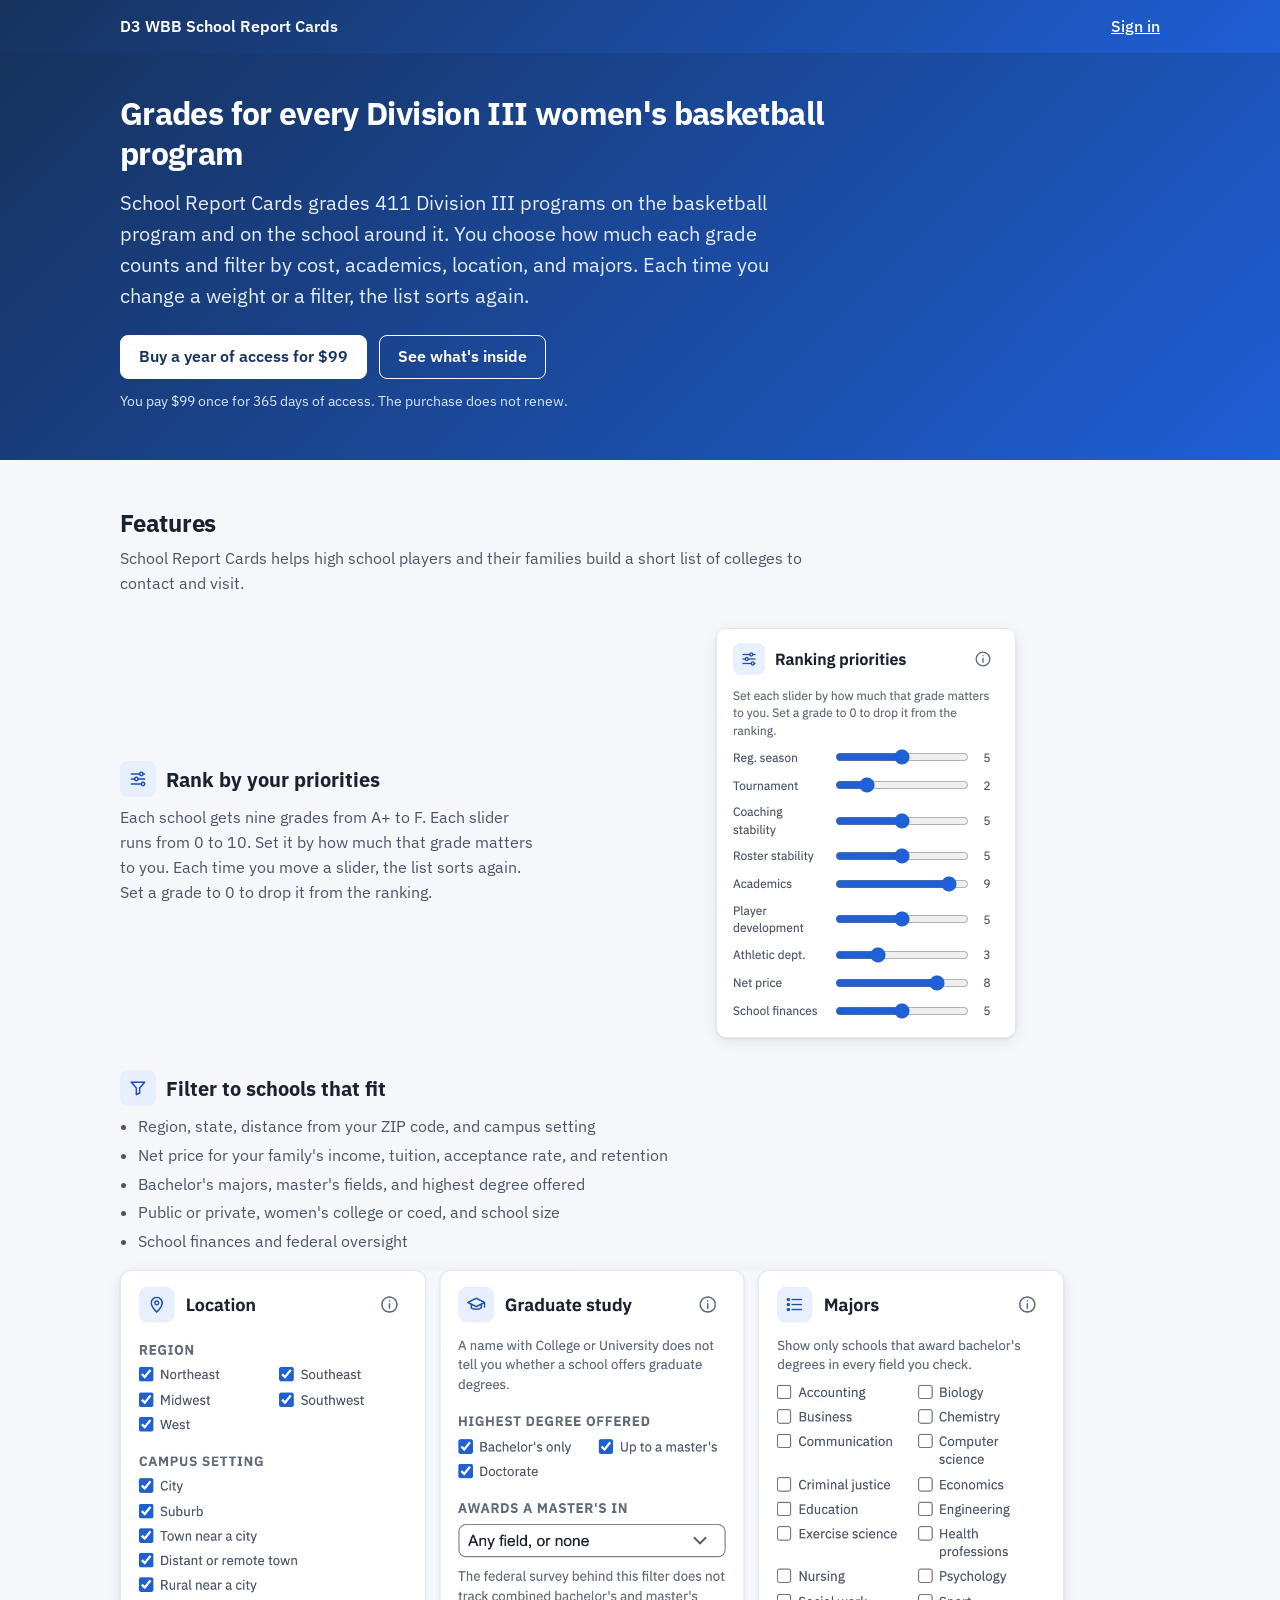
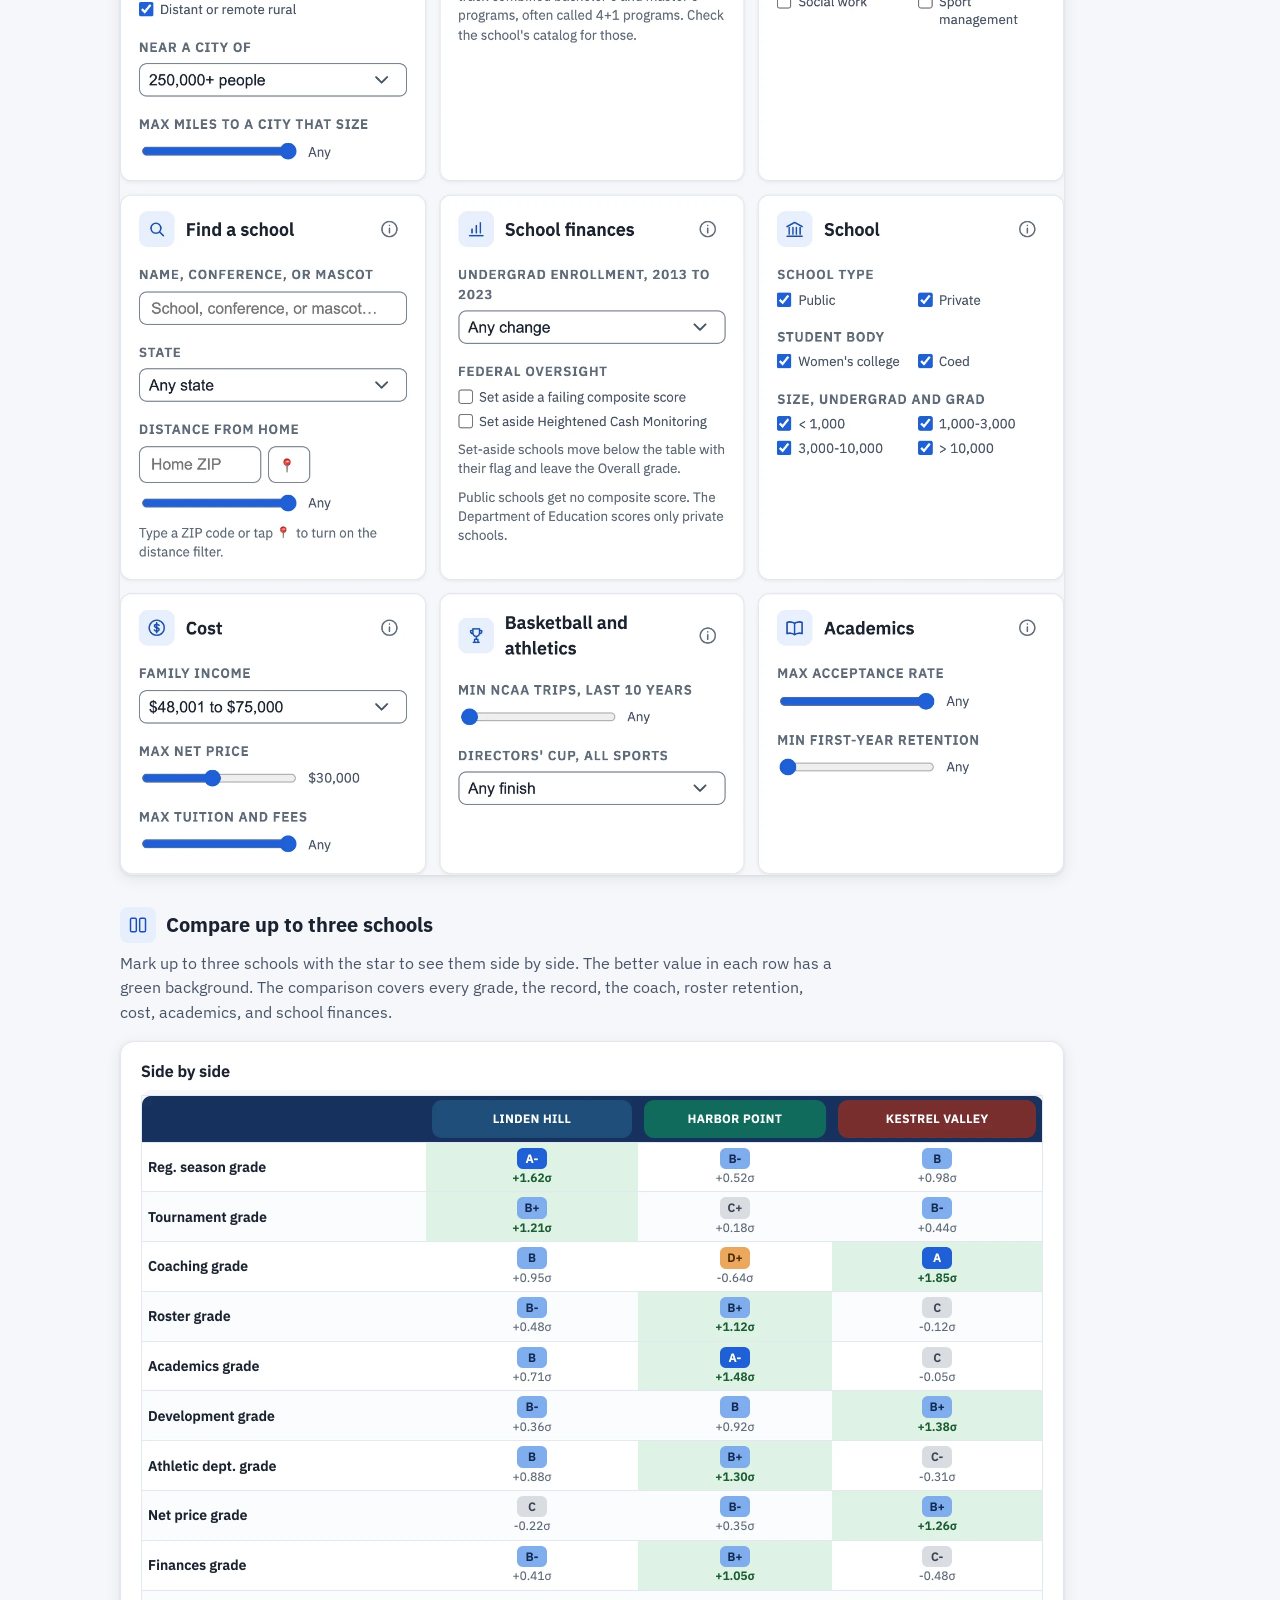
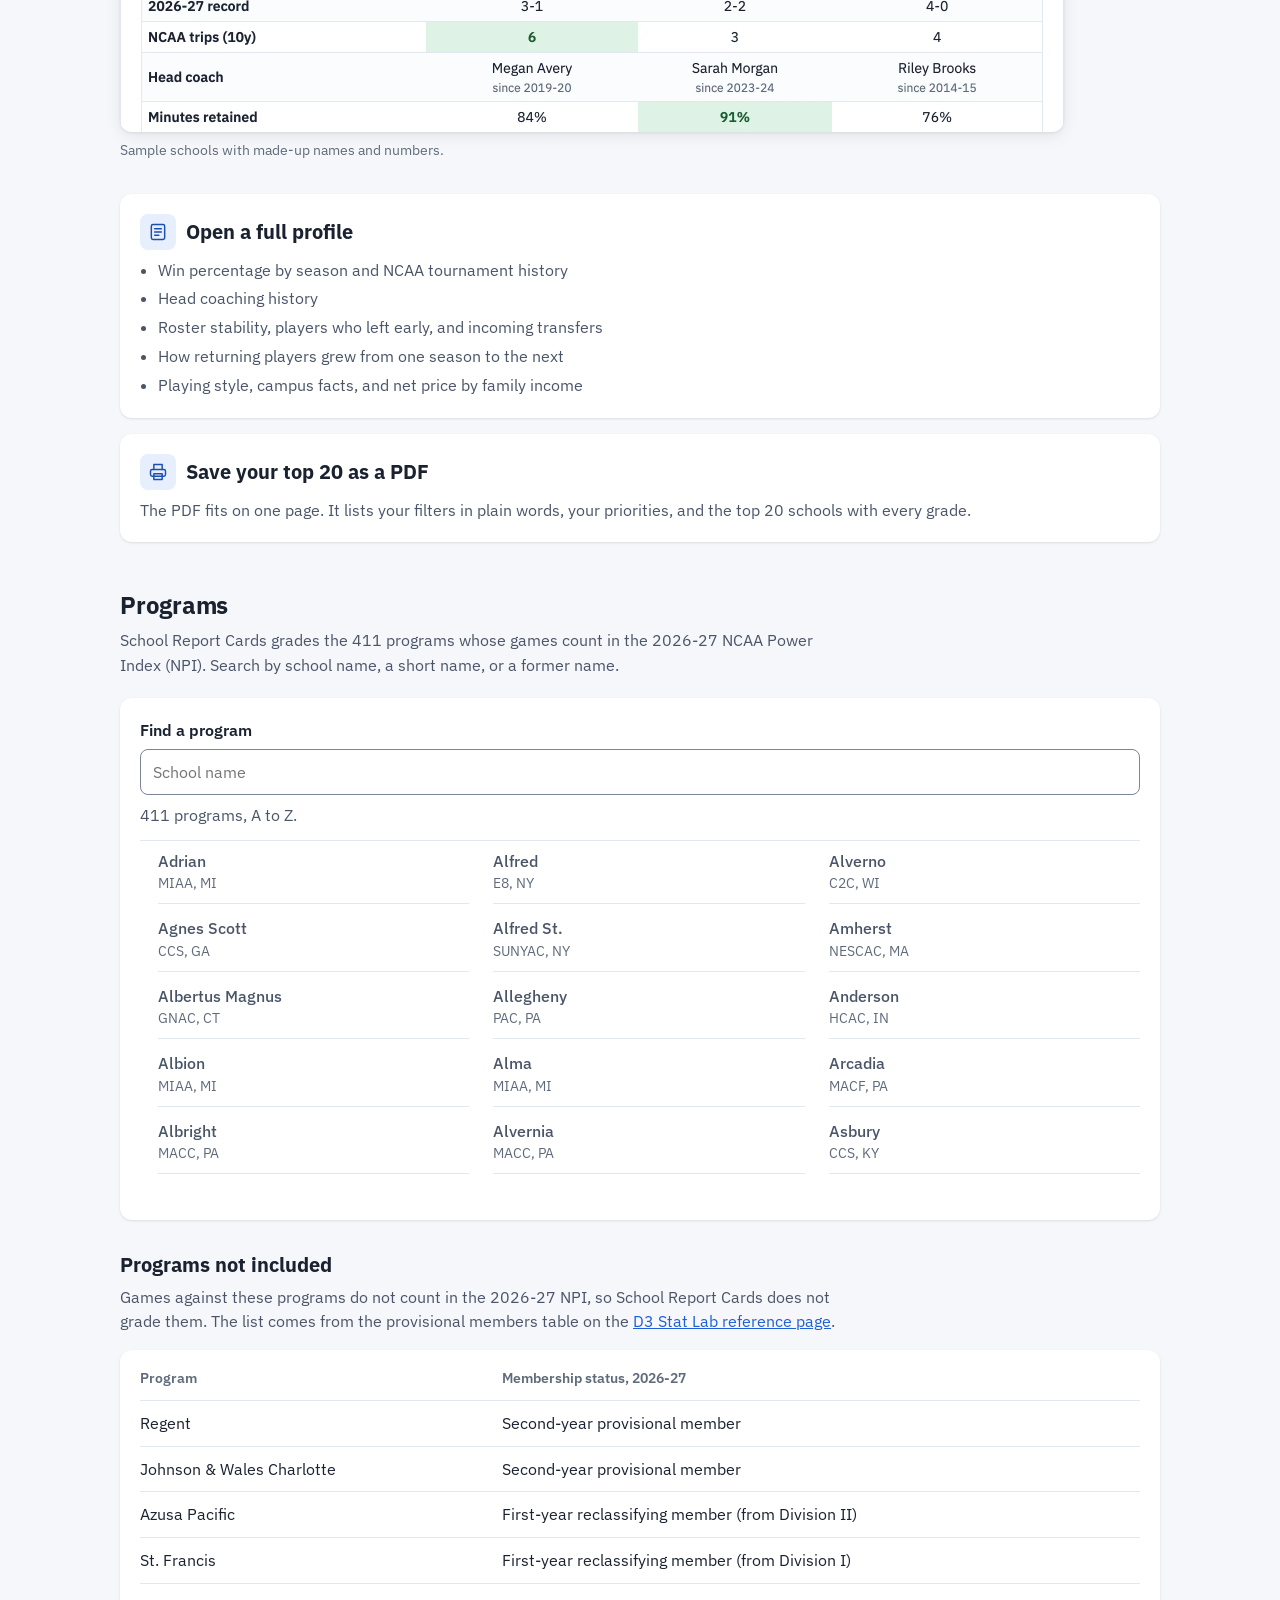
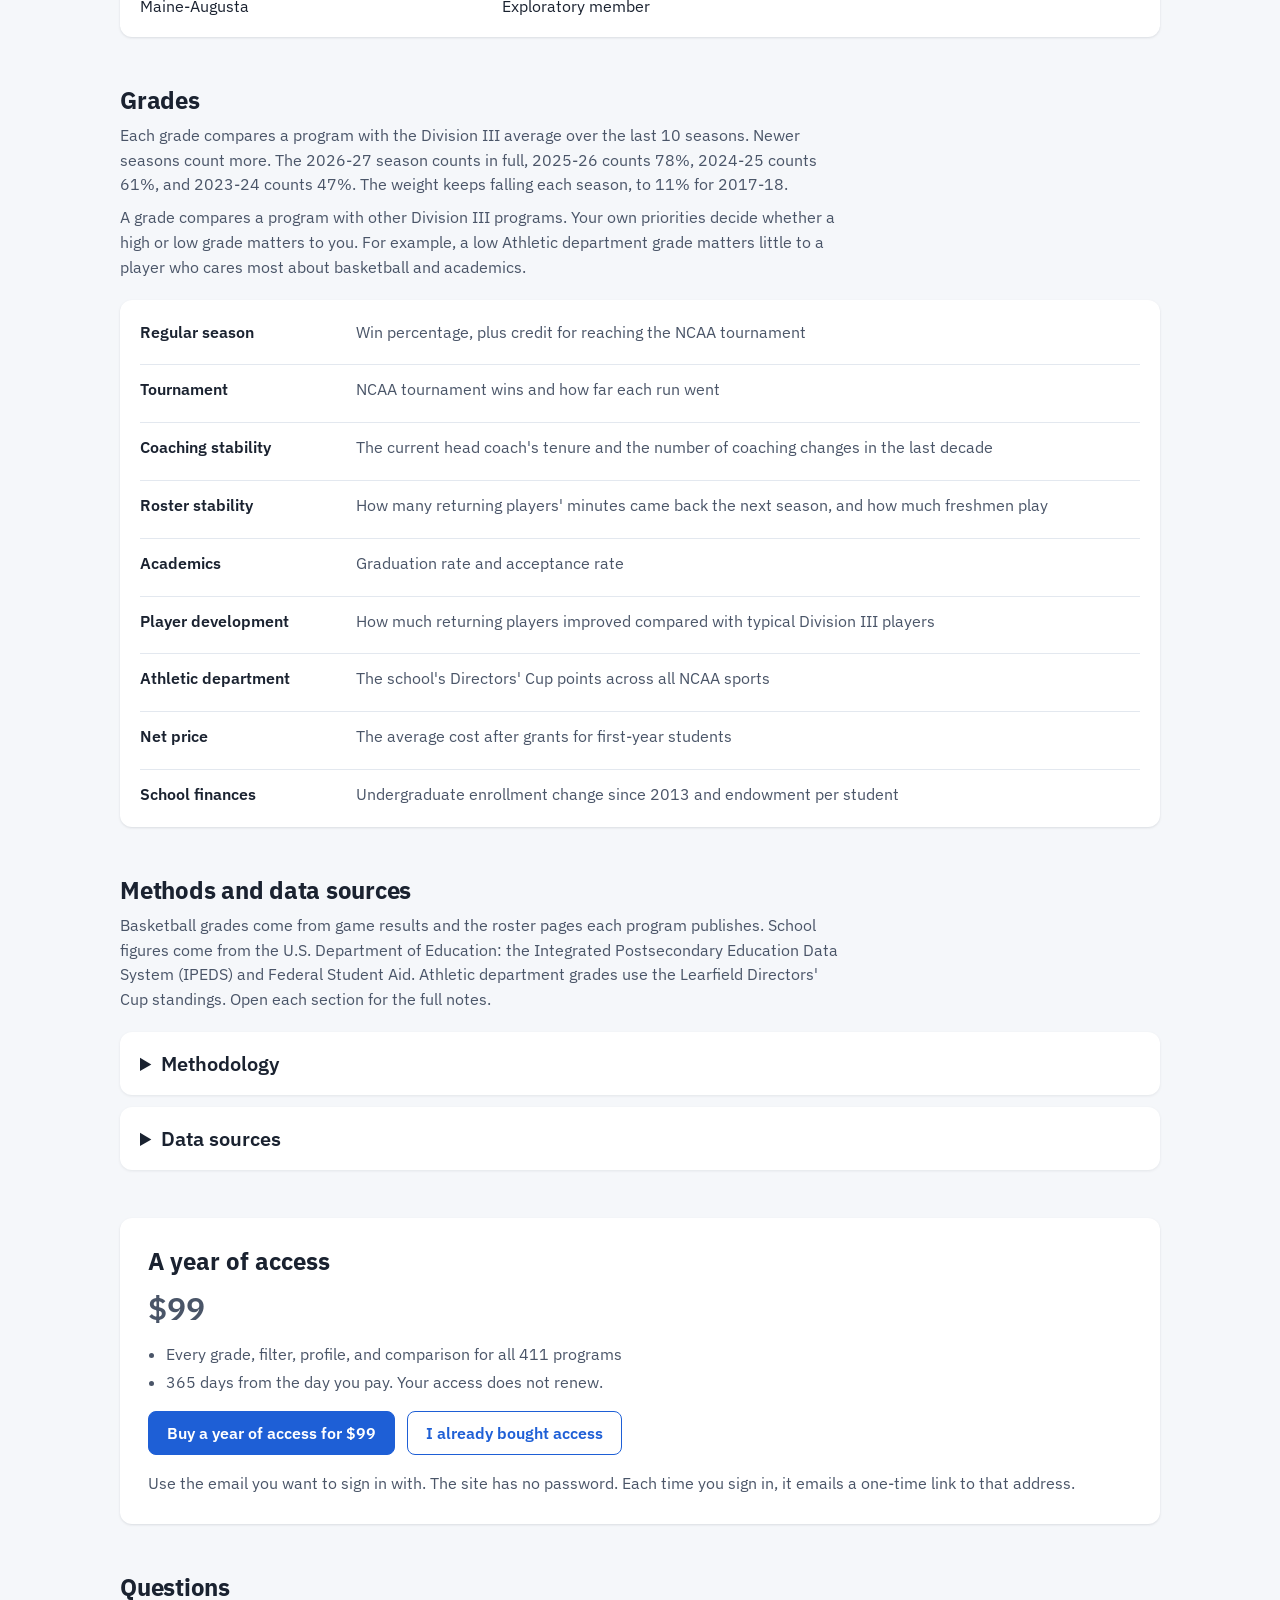
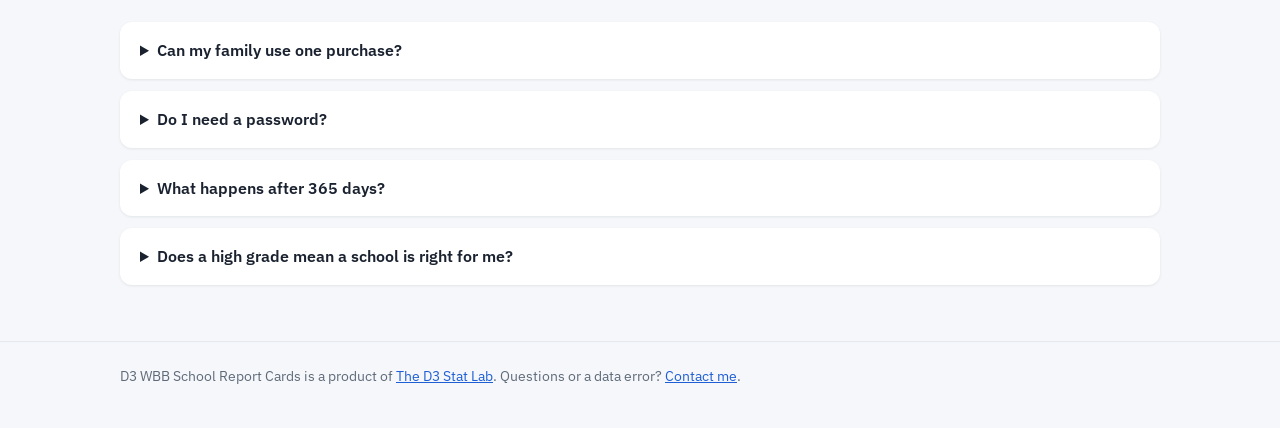
==== commit d900c9d9: "Change the price to $99 and point the buy button at the $99 Payment Link Claude-Session: https://cla" ====
--- a/index.html
+++ b/index.html
@@ -29,10 +29,10 @@
   school around it. You choose how much each grade counts and filter by cost, academics, location, and majors. Each time you change a
   weight or a filter, the list sorts again.</p>
   <div class="actions">
-    <a class="btn primary buyLink" href="#buy">Buy a year of access for $129</a>
+    <a class="btn primary buyLink" href="#buy">Buy a year of access for $99</a>
     <a class="btn secondary" href="#features">See what's inside</a>
   </div>
-  <p class="terms">You pay $129 once for 365 days of access. The purchase does not renew.</p>
+  <p class="terms">You pay $99 once for 365 days of access. The purchase does not renew.</p>
 </div></section>
 
 <section class="block" id="features"><div class="wrap">
@@ -285,13 +285,13 @@
 <div class="wrap buy" id="buy">
   <div class="card">
     <h2>A year of access</h2>
-    <p class="price">$129</p>
+    <p class="price">$99</p>
     <ul class="note">
       <li>Every grade, filter, profile, and comparison for all <span data-n>411</span> programs</li>
       <li>365 days from the day you pay. Your access does not renew.</li>
     </ul>
     <div class="actions">
-      <a class="btn primary buyLink" href="#buy">Buy a year of access for $129</a>
+      <a class="btn primary buyLink" href="#buy">Buy a year of access for $99</a>
       <a class="btn secondary" href="signin.html">I already bought access</a>
     </div>
     <p class="checkout-email">Use the email you want to sign in with. The site has no password. Each time you sign
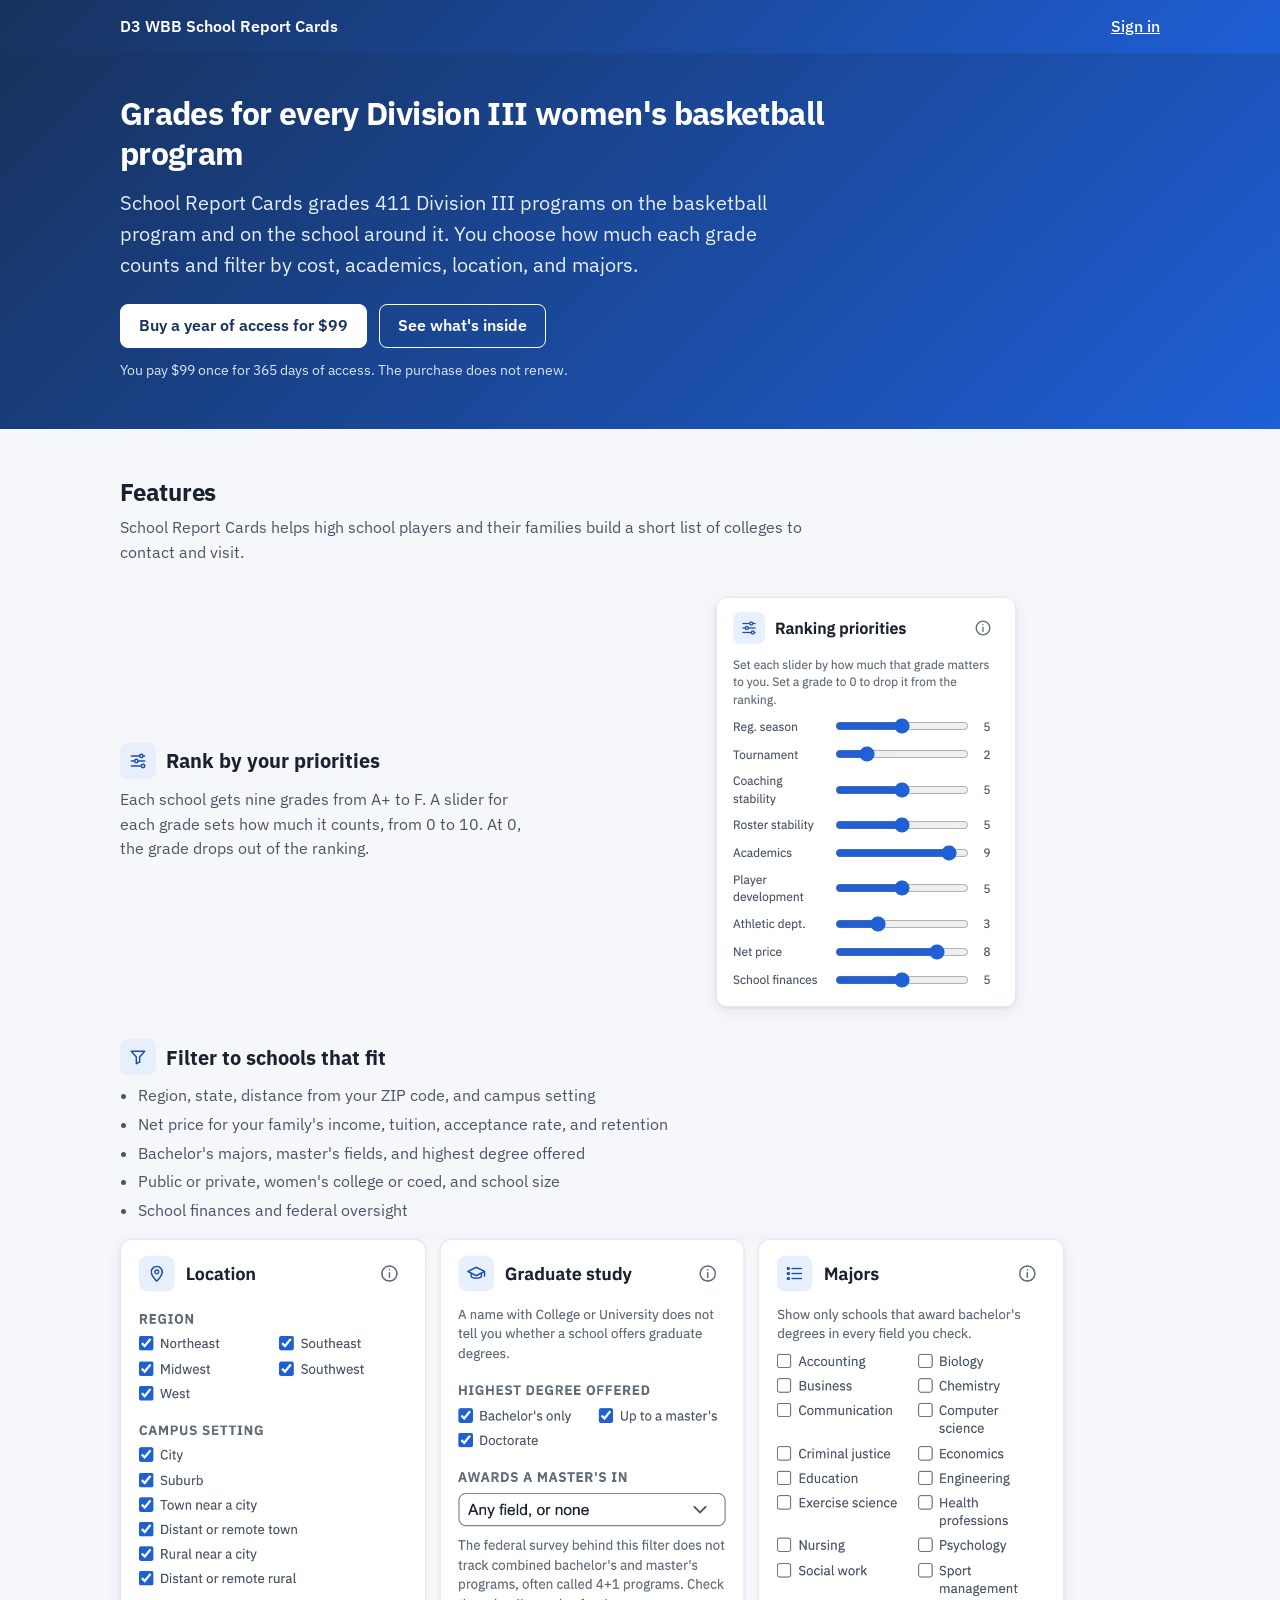
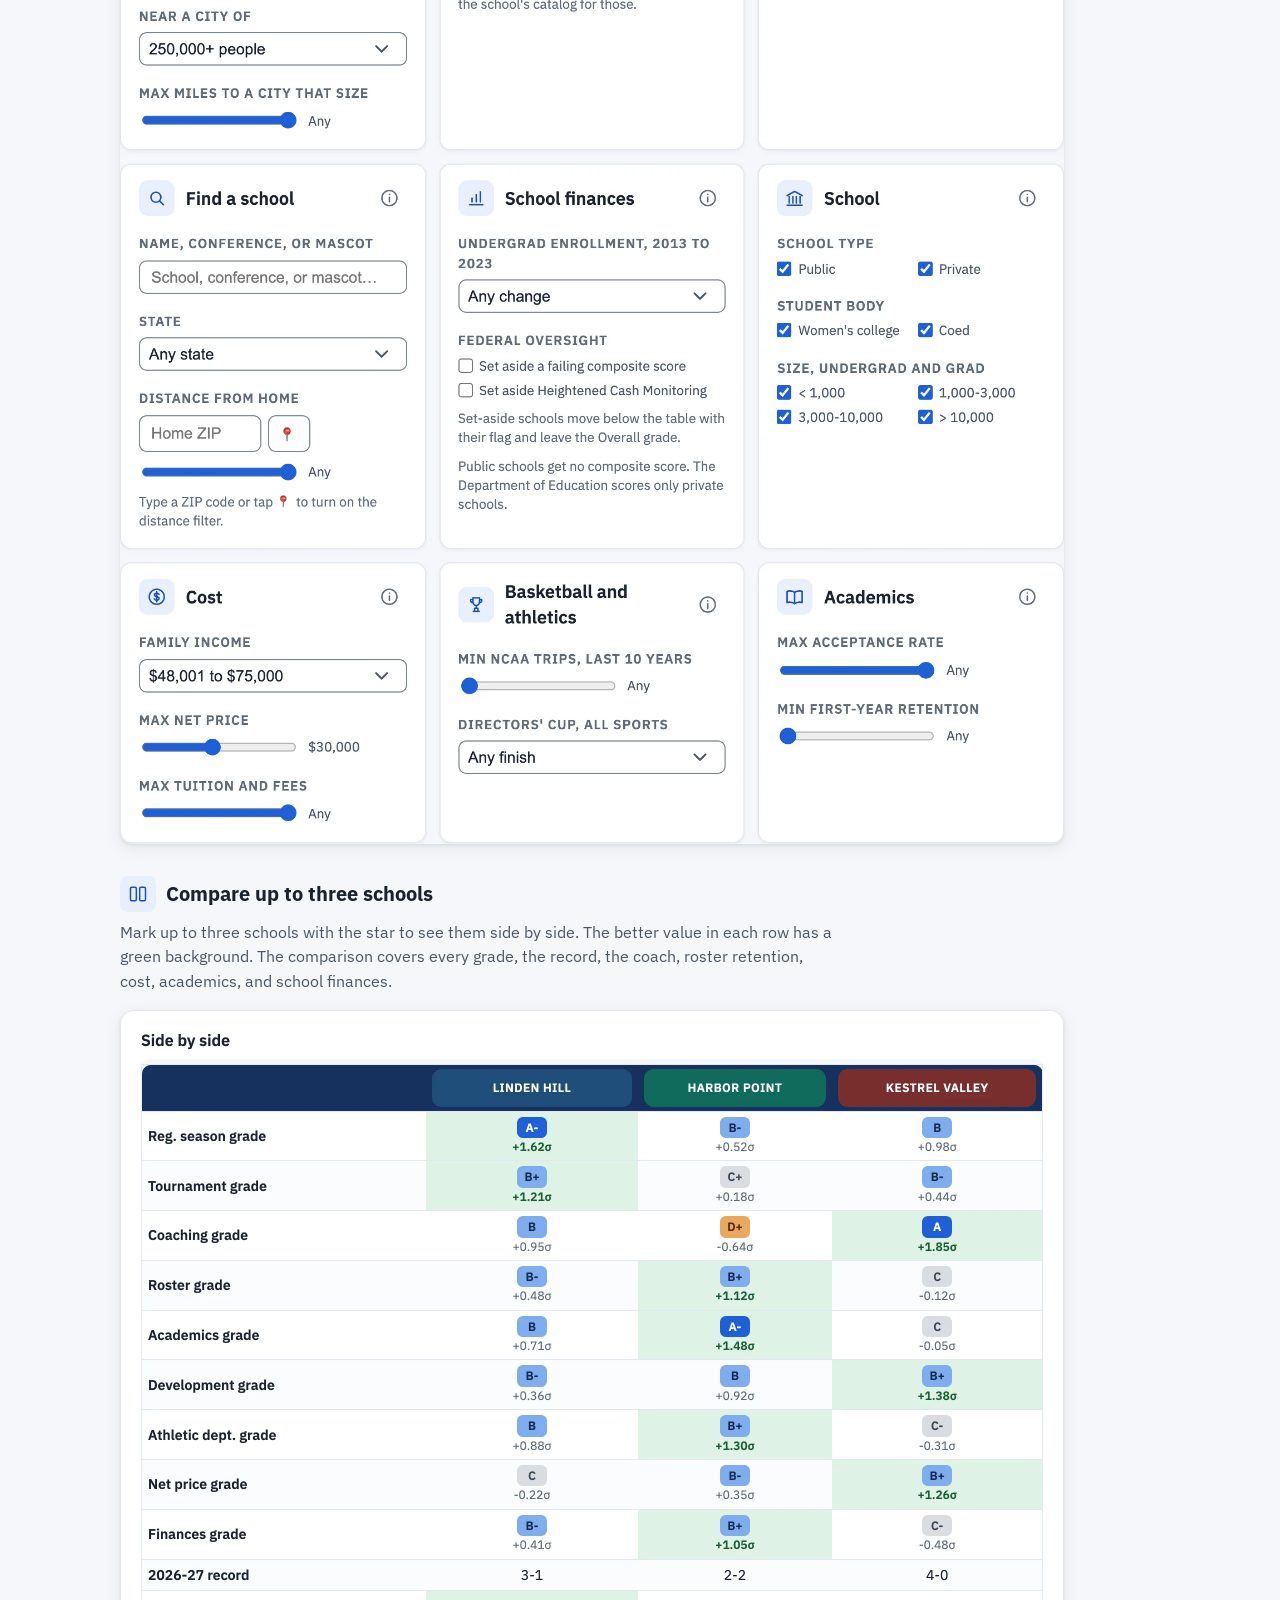
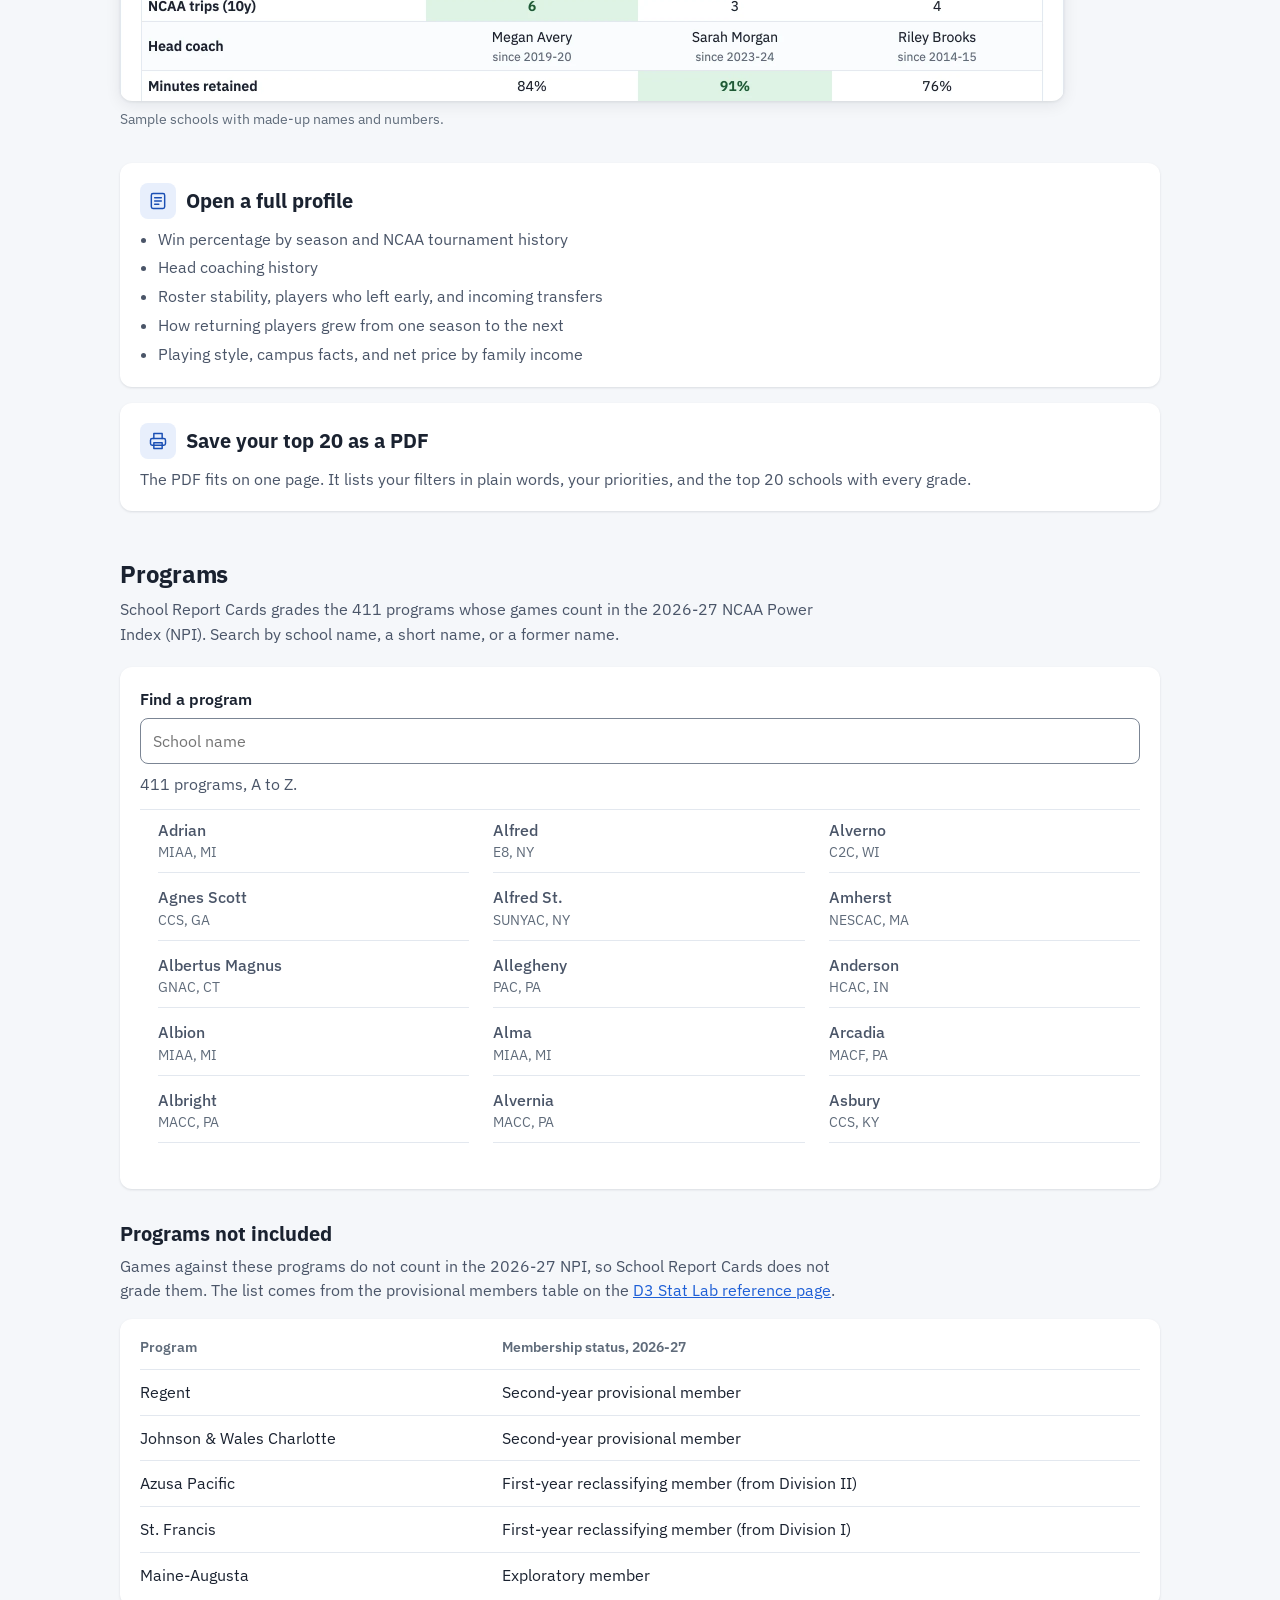
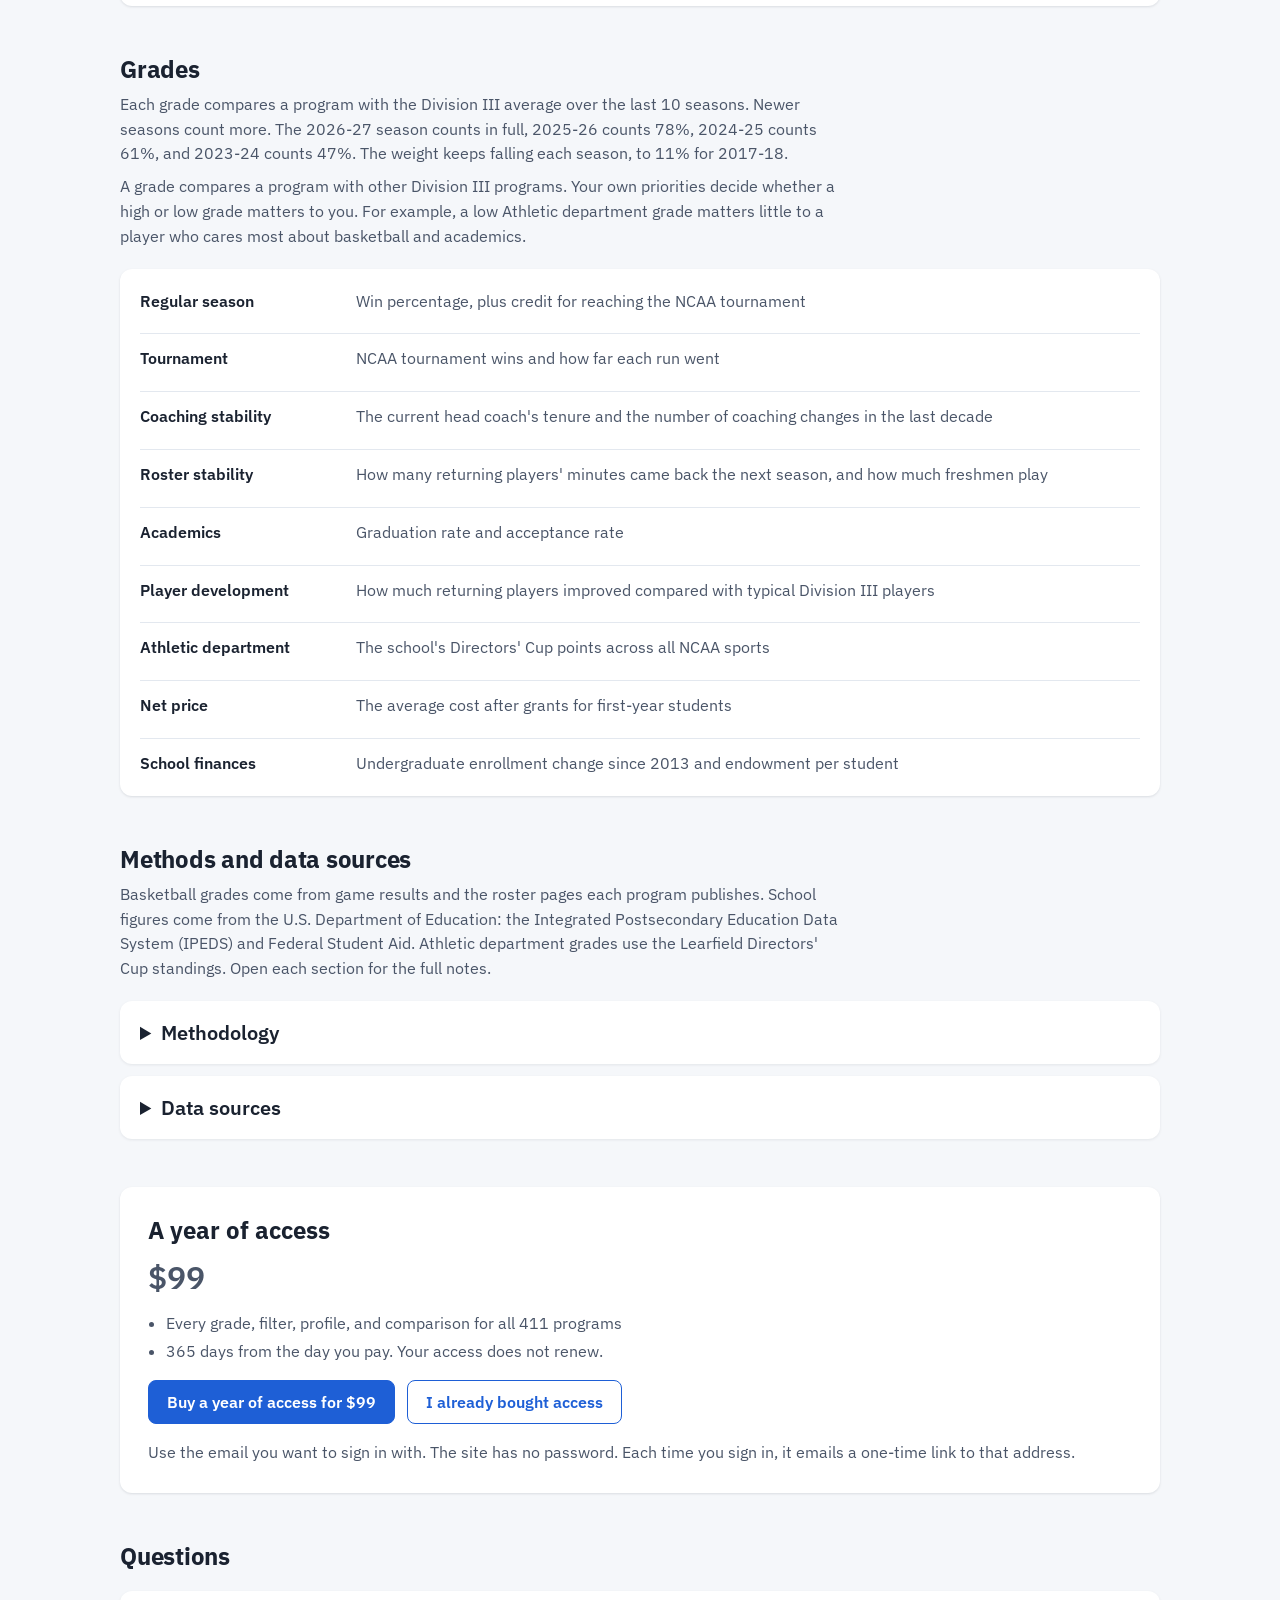
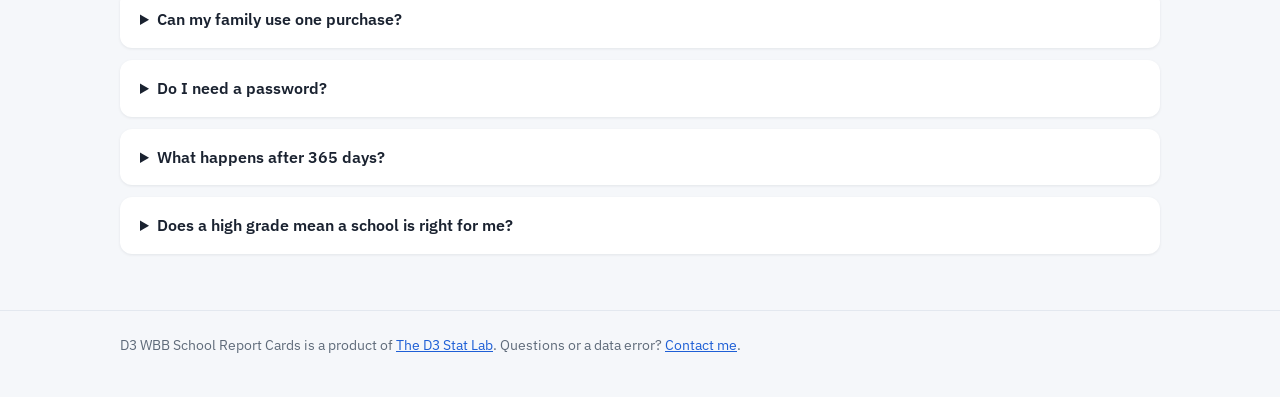
==== commit 8de4a091: "Drop the sentence that says the list sorts again Readers expect a slider or filter to update the lis" ====
--- a/index.html
+++ b/index.html
@@ -10,6 +10,7 @@
 <meta name="ste-allow" content="III,WBB,NPI">
 <title>D3 WBB School Report Cards</title>
 <link rel="icon" href="favicon.svg" type="image/svg+xml">
+<script>window.goatcounter = {path: function(p) { return location.host + p }}</script>
 <script data-goatcounter="https://thed3statlab.goatcounter.com/count" async src="https://gc.zgo.at/count.js"></script>
 <link rel="apple-touch-icon" href="apple-touch-icon.png">
 <link rel="preconnect" href="https://fonts.googleapis.com">
@@ -26,8 +27,7 @@
 <section class="hero"><div class="wrap">
   <h1>Grades for every Division III women's basketball program</h1>
   <p class="lead">School Report Cards grades <span data-n>411</span> Division III programs on the basketball program and on the
-  school around it. You choose how much each grade counts and filter by cost, academics, location, and majors. Each time you change a
-  weight or a filter, the list sorts again.</p>
+  school around it. You choose how much each grade counts and filter by cost, academics, location, and majors.</p>
   <div class="actions">
     <a class="btn primary buyLink" href="#buy">Buy a year of access for $99</a>
     <a class="btn secondary" href="#features">See what's inside</a>
@@ -42,8 +42,8 @@
   <div class="feature">
     <div class="ftext">
       <h3><span class="icon"><svg viewBox="0 0 24 24" fill="none" stroke="currentColor" stroke-width="1.75" stroke-linecap="round" aria-hidden="true"><path d="M4 6h10M18 6h2M4 12h4M12 12h8M4 18h12M20 18h0"/><circle cx="16" cy="6" r="2"/><circle cx="10" cy="12" r="2"/><circle cx="18" cy="18" r="2"/></svg></span>Rank by your priorities</h3>
-      <p>Each school gets nine grades from A+ to F. Each slider runs from 0 to 10. Set it by how much that grade
-      matters to you. Each time you move a slider, the list sorts again. Set a grade to 0 to drop it from the ranking.</p>
+      <p>Each school gets nine grades from A+ to F. A slider for each grade sets how much it counts, from 0 to 10.
+      At 0, the grade drops out of the ranking.</p>
     </div>
     <figure class="shot narrowShot">
       <img src="img/priorities.webp" width="300" height="410" loading="lazy"
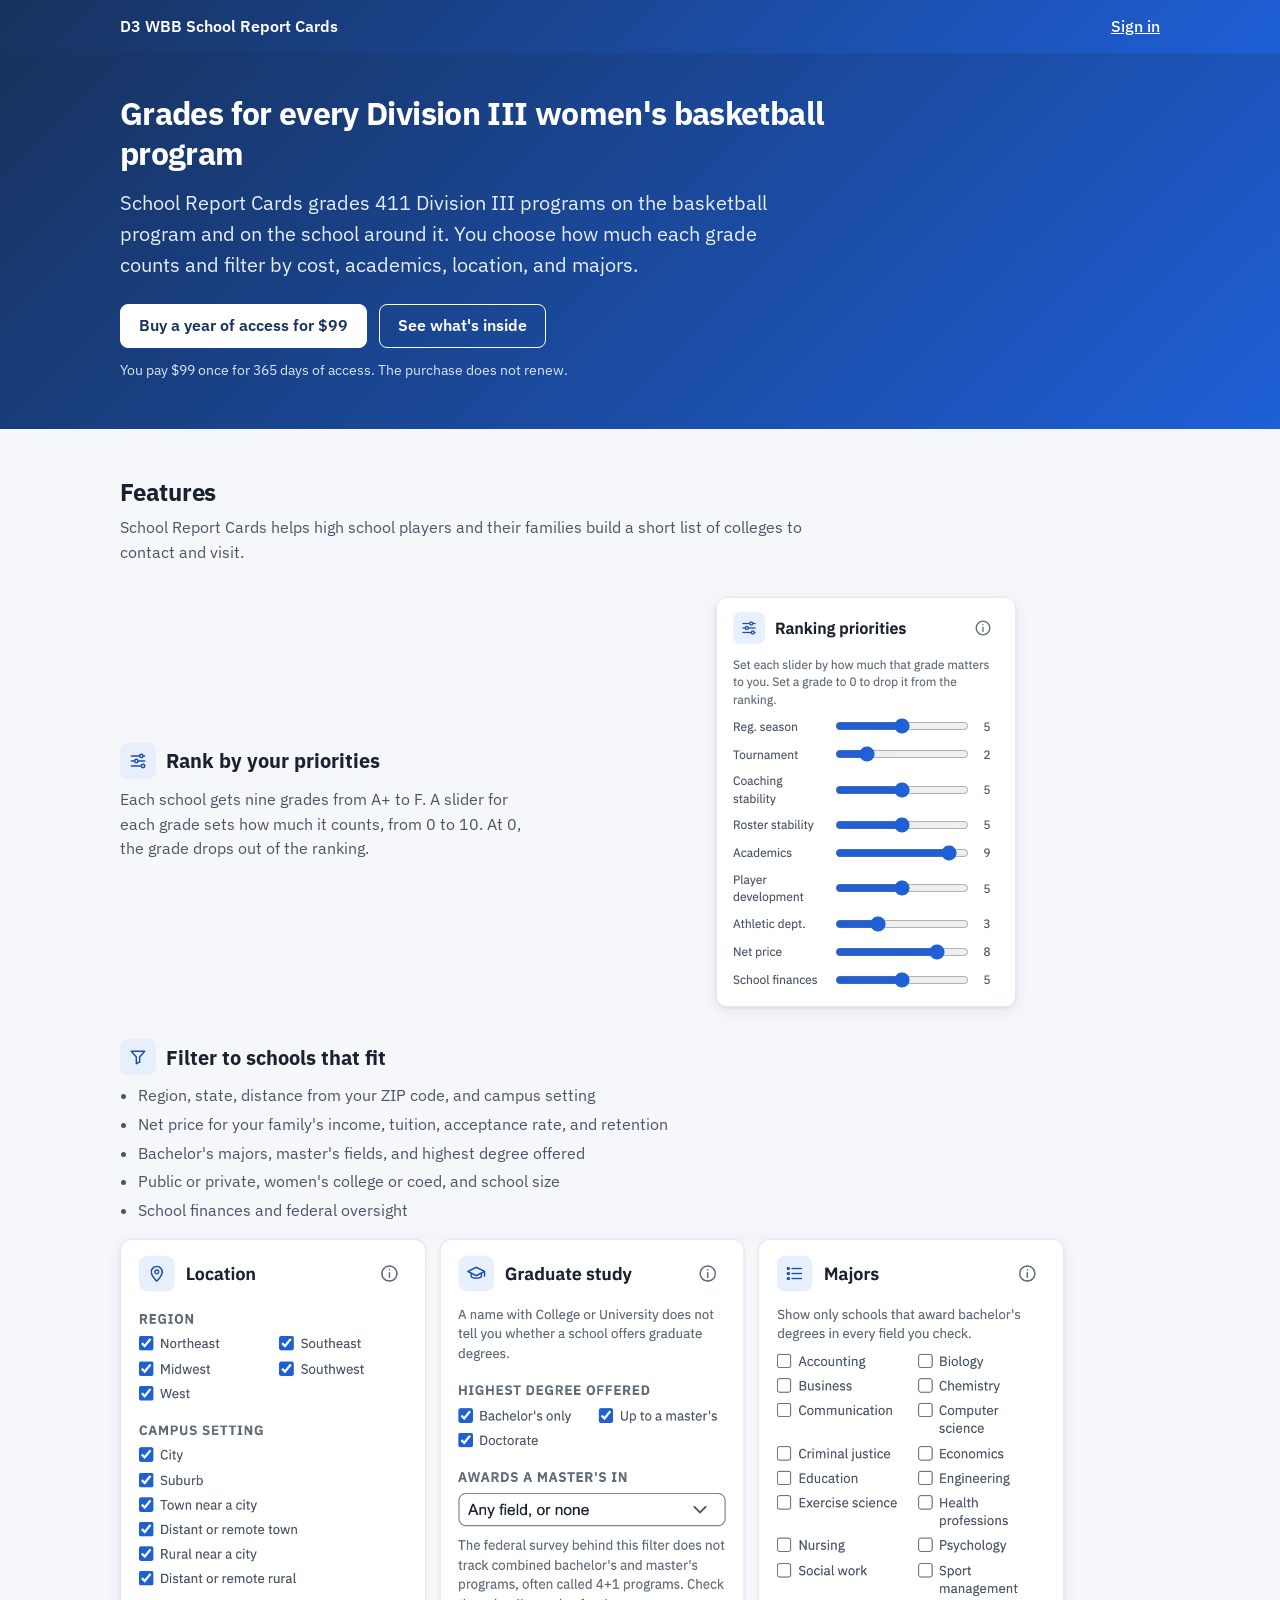
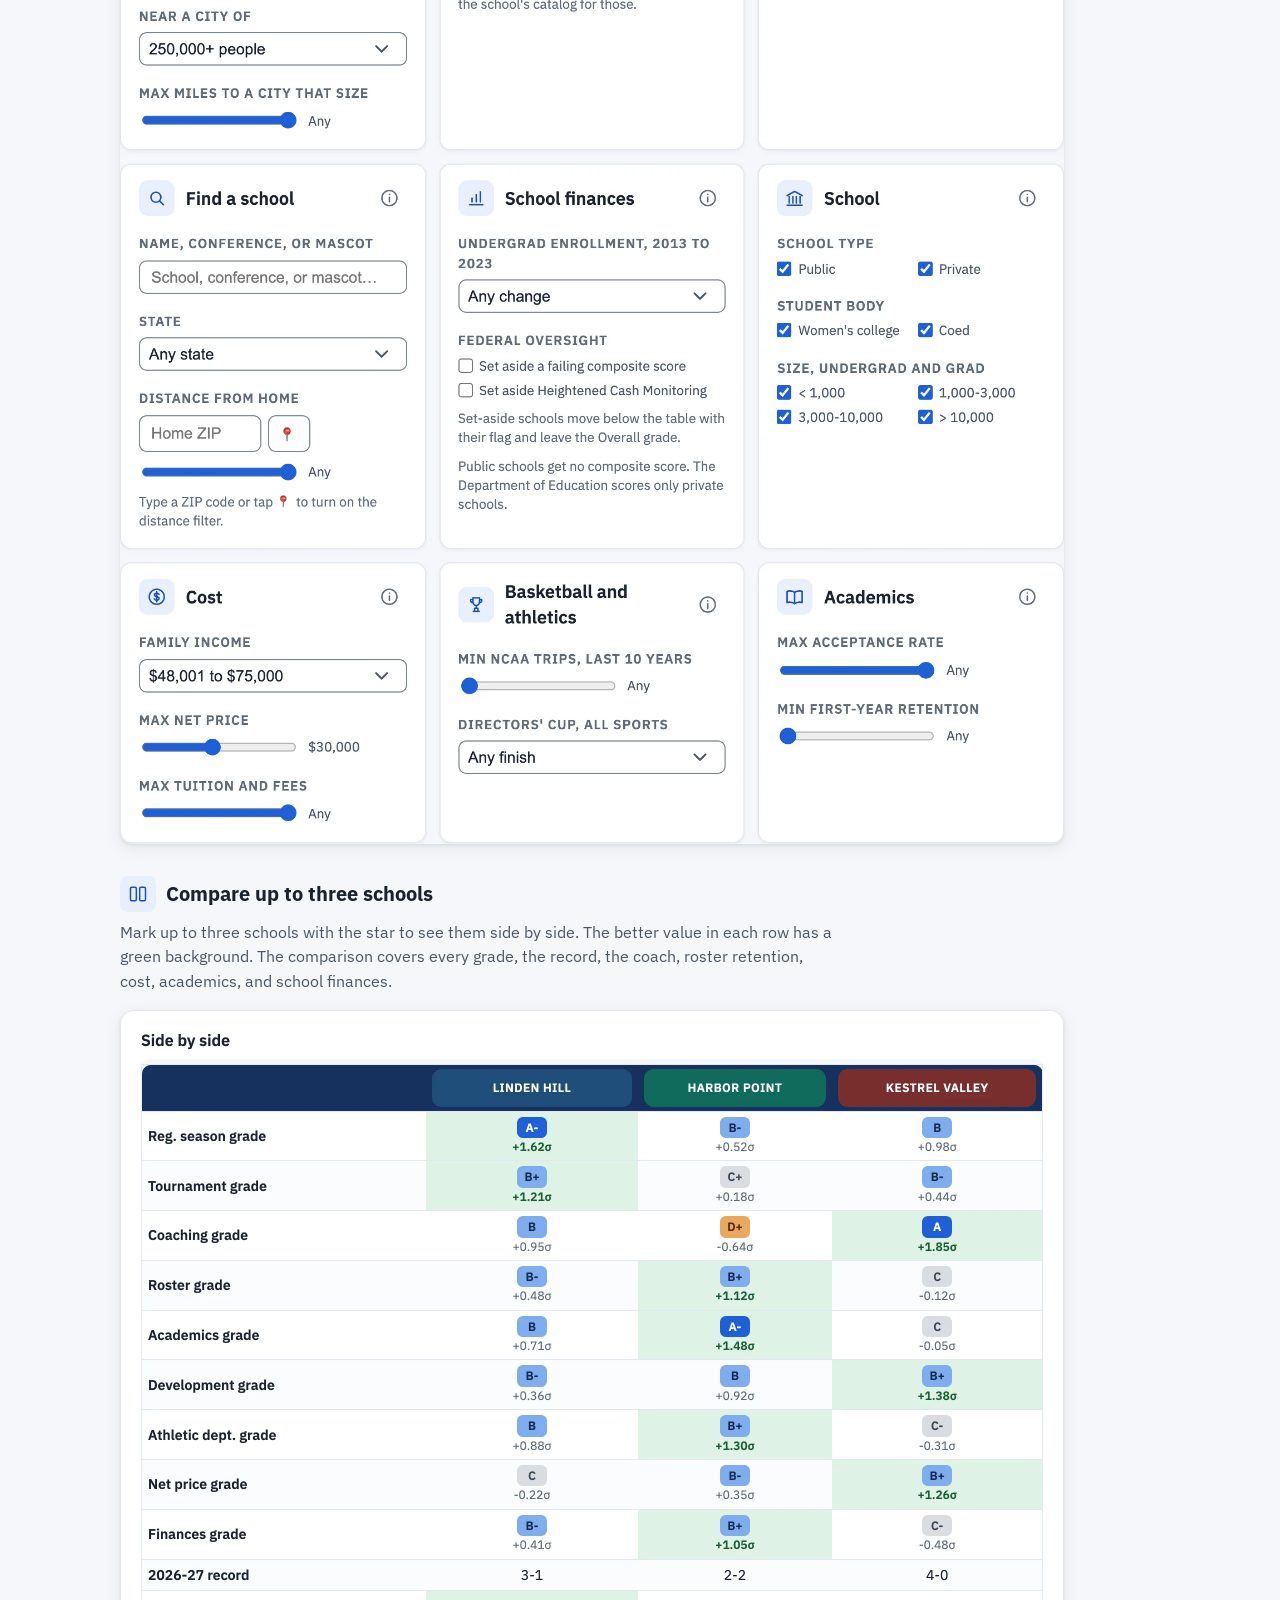
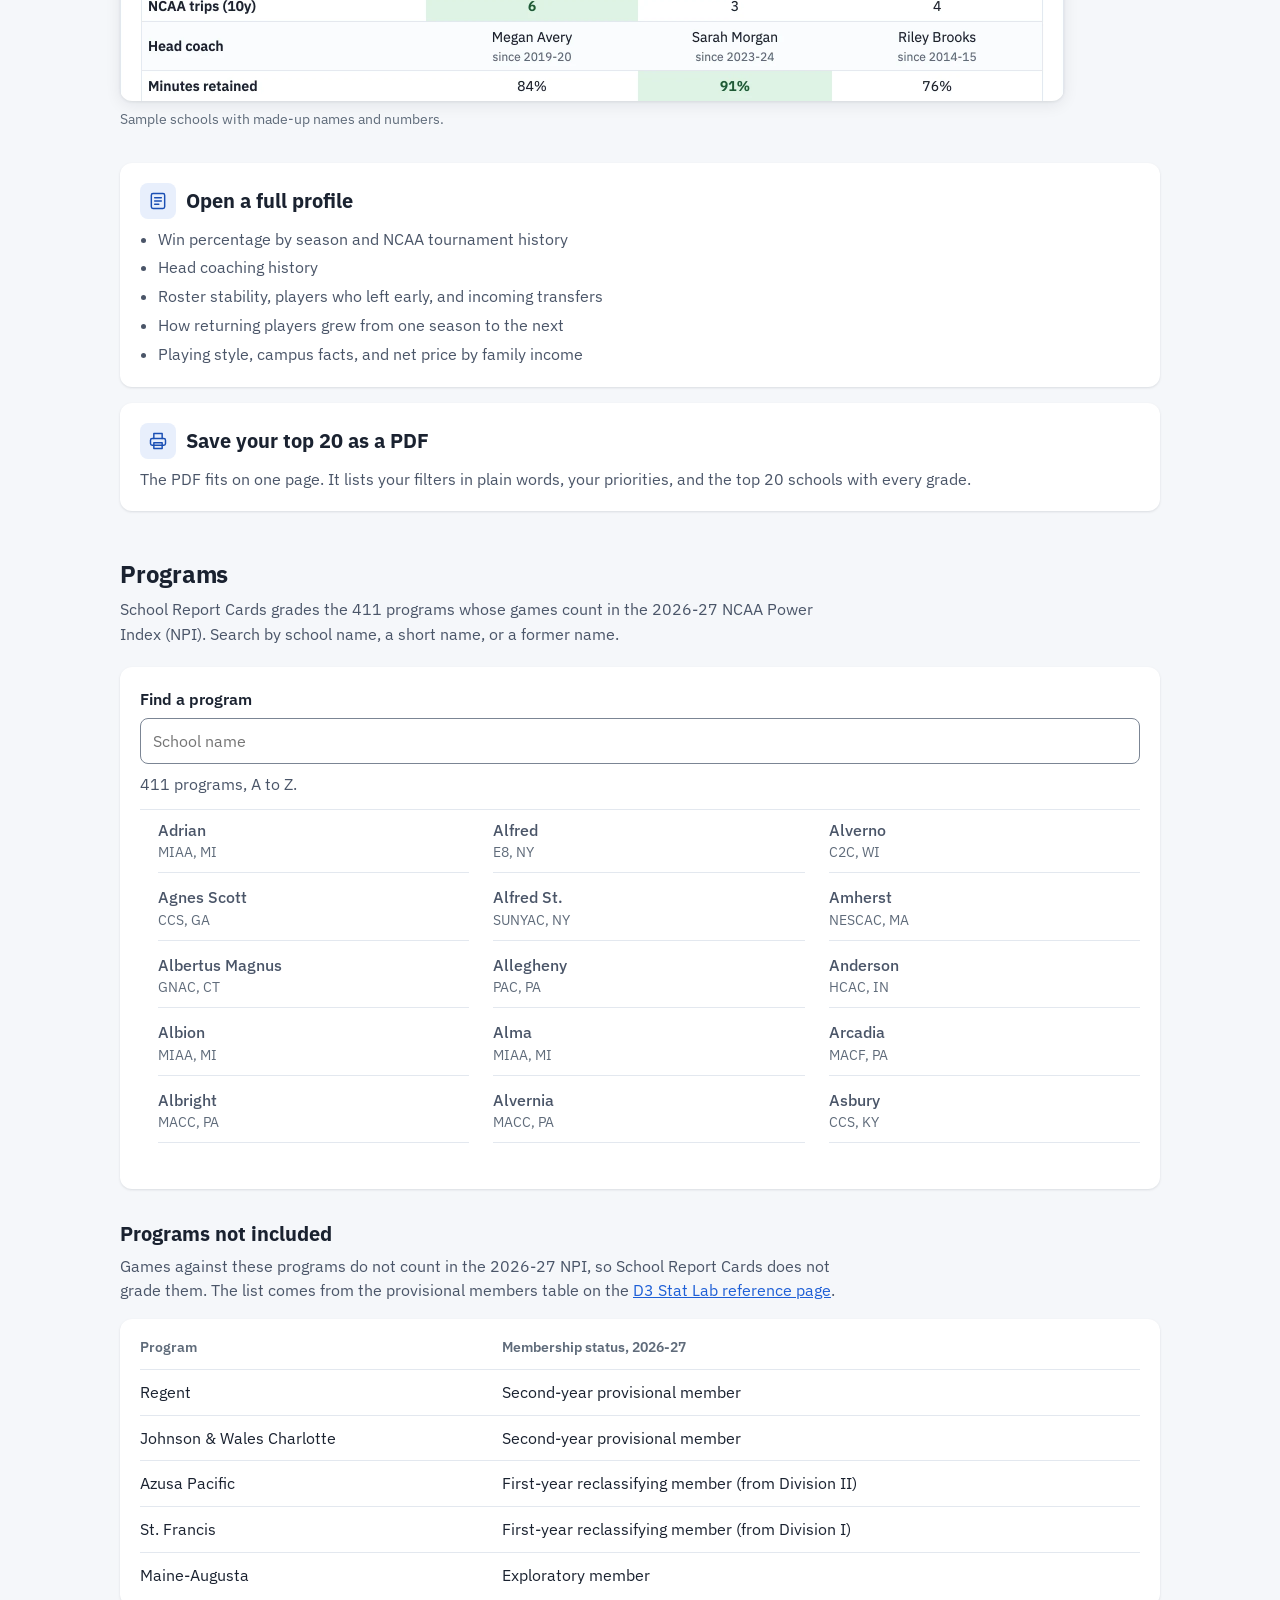
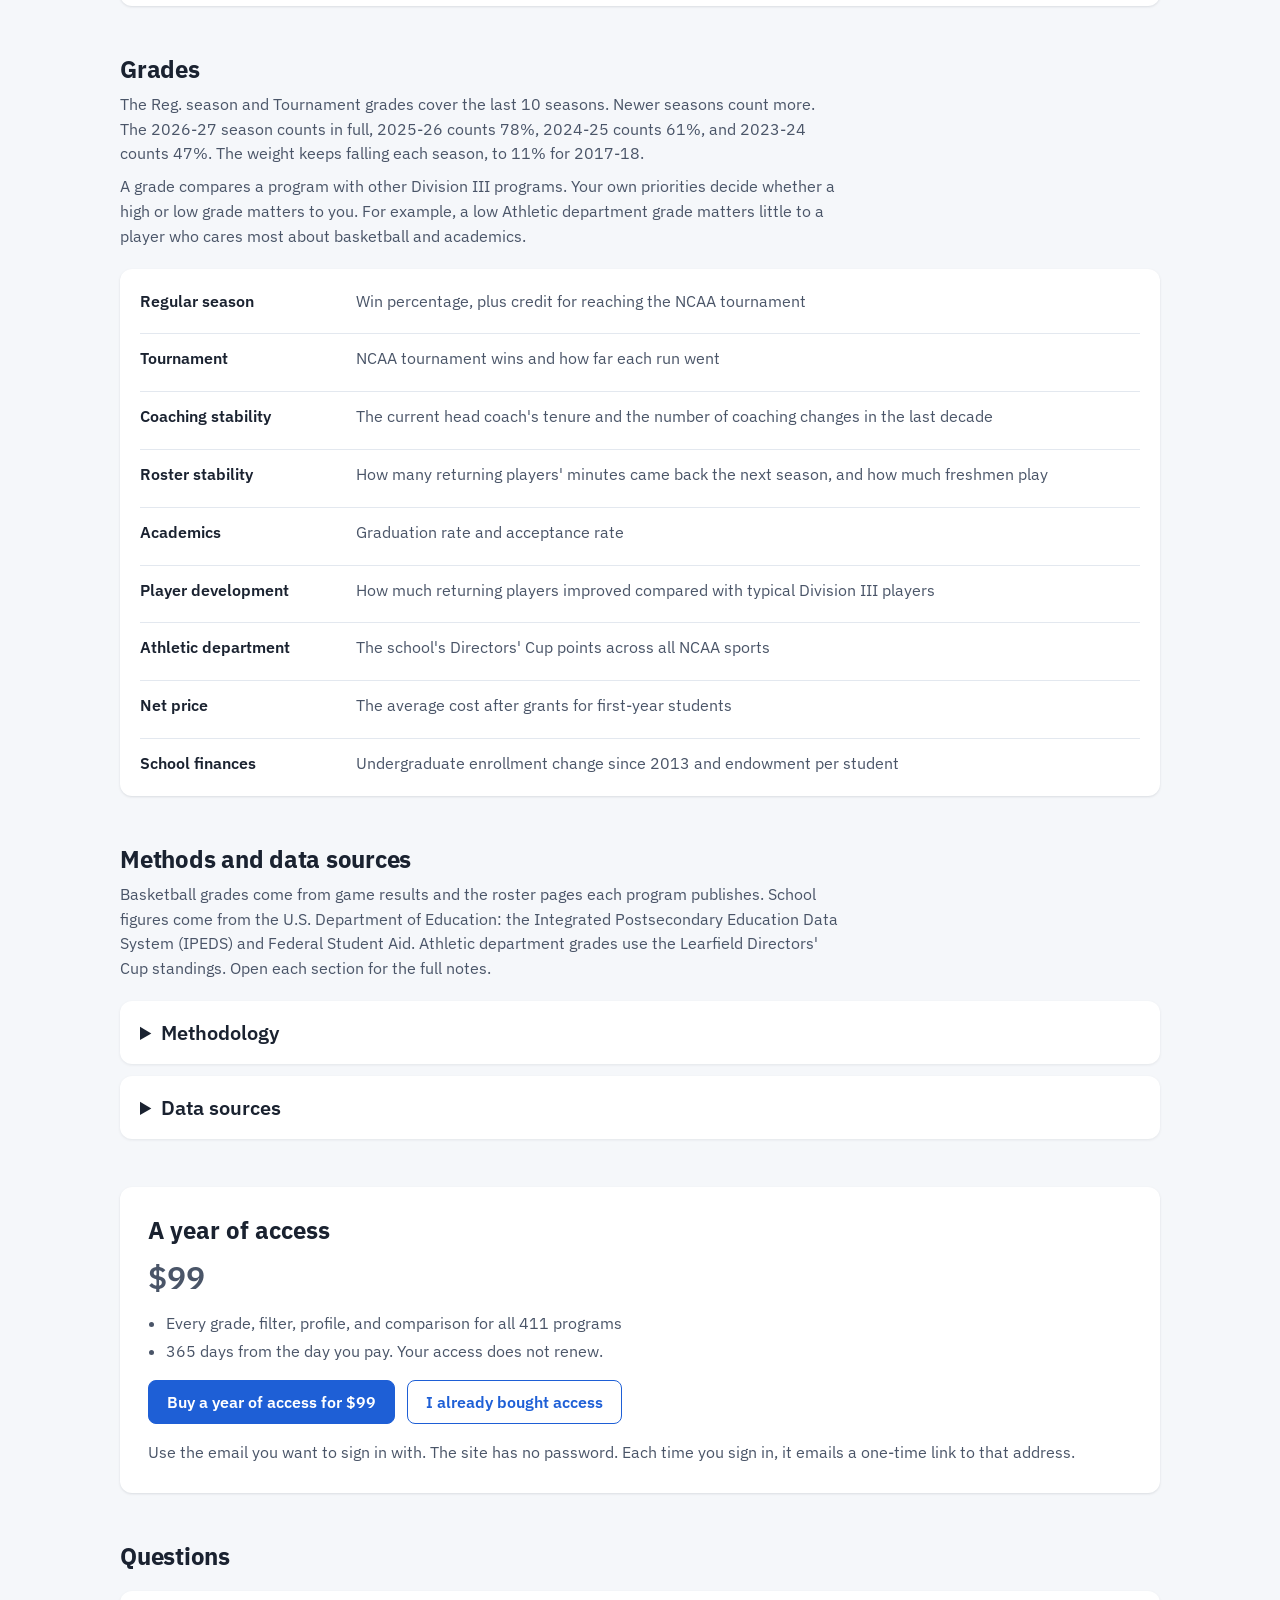
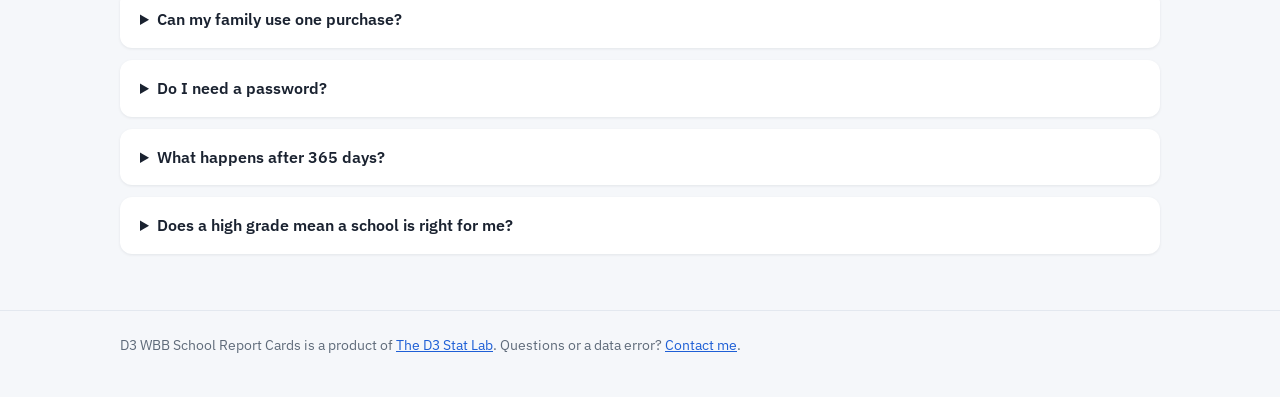
==== commit 0f53b5d6: "Scope the 10-season note to the two grades that use it, and credit stats.ncaa.org Only the Reg. seas" ====
--- a/index.html
+++ b/index.html
@@ -123,7 +123,7 @@
 
 <section class="block" id="grades"><div class="wrap">
   <h2>Grades</h2>
-  <p class="intro">Each grade compares a program with the Division III average over the last 10 seasons.
+  <p class="intro">The Reg. season and Tournament grades cover the last 10 seasons.
   <!-- generated:decay -->
 Newer seasons count more. The 2026-27 season counts in full, 2025-26 counts 78%, 2024-25 counts 61%, and 2023-24 counts 47%. The weight keeps falling each season, to 11% for 2017-18.
 <!-- /generated:decay --></p>
@@ -155,7 +155,7 @@
   <summary>Methodology</summary>
   <p><strong>Grades</strong> measure distance from the D3 average in standard deviations (σ).
   A+ starts at +2.25σ. C covers the average.</p>
-  <p>Grades cover the last 10 seasons. Newer seasons count more. The 2026-27 season counts in full, 2025-26 counts 78%, 2024-25 counts 61%, and 2023-24 counts 47%. The weight keeps falling each season, to 11% for 2017-18.</p>
+  <p>The Reg. season and Tournament grades cover the last 10 seasons. Newer seasons count more. The 2026-27 season counts in full, 2025-26 counts 78%, 2024-25 counts 61%, and 2023-24 counts 47%. The weight keeps falling each season, to 11% for 2017-18. The data sources table lists the period for every other grade.</p>
   <p>Each letter covers a fixed σ range, so the number of schools at each letter changes from
   grade to grade. A historic outlier grades far above a strong program, and programs with similar
   resumes grade alike. Hover any grade for its exact σ and percentile.</p>
@@ -268,7 +268,7 @@
       <tr><td>Financial responsibility composite score</td><td><a href="https://studentaid.gov/data-center/school/composite-scores" target="_blank" rel="noopener">Federal Student Aid</a>, U.S. Department of Education</td><td>Newest fiscal year listed, 2021 to 2023</td></tr>
       <tr><td>Heightened Cash Monitoring</td><td><a href="https://studentaid.gov/data-center/school/hcm" target="_blank" rel="noopener">Federal Student Aid</a>, U.S. Department of Education</td><td>June 1, 2026</td></tr>
       <tr><td>Directors' Cup</td><td><a href="https://nacda.com/sports/2018/7/17/directorscup-nacda-directorscup-previous-standings-html.aspx" target="_blank" rel="noopener">NACDA</a> final Division III standings</td><td>2014-15 to 2025-26</td></tr>
-      <tr><td>Season records</td><td><a href="https://www.d3hoops.com/" target="_blank" rel="noopener">D3hoops.com</a> team pages, plus game results for the current season</td><td>Every season on file</td></tr>
+      <tr><td>Season records</td><td><a href="https://stats.ncaa.org/" target="_blank" rel="noopener">stats.ncaa.org</a>, plus game results for the current season</td><td>Every season on file</td></tr>
       <tr><td>NCAA tournament history</td><td>NCAA Division III tournament results</td><td>1982 to present</td></tr>
       <tr><td>D3hoops poll rank</td><td><a href="https://www.d3hoops.com/" target="_blank" rel="noopener">D3hoops.com</a> Top 25 poll</td><td>2026-27</td></tr>
       <tr><td>Head coaches</td><td>Each team's athletics website</td><td>Every season on file</td></tr>
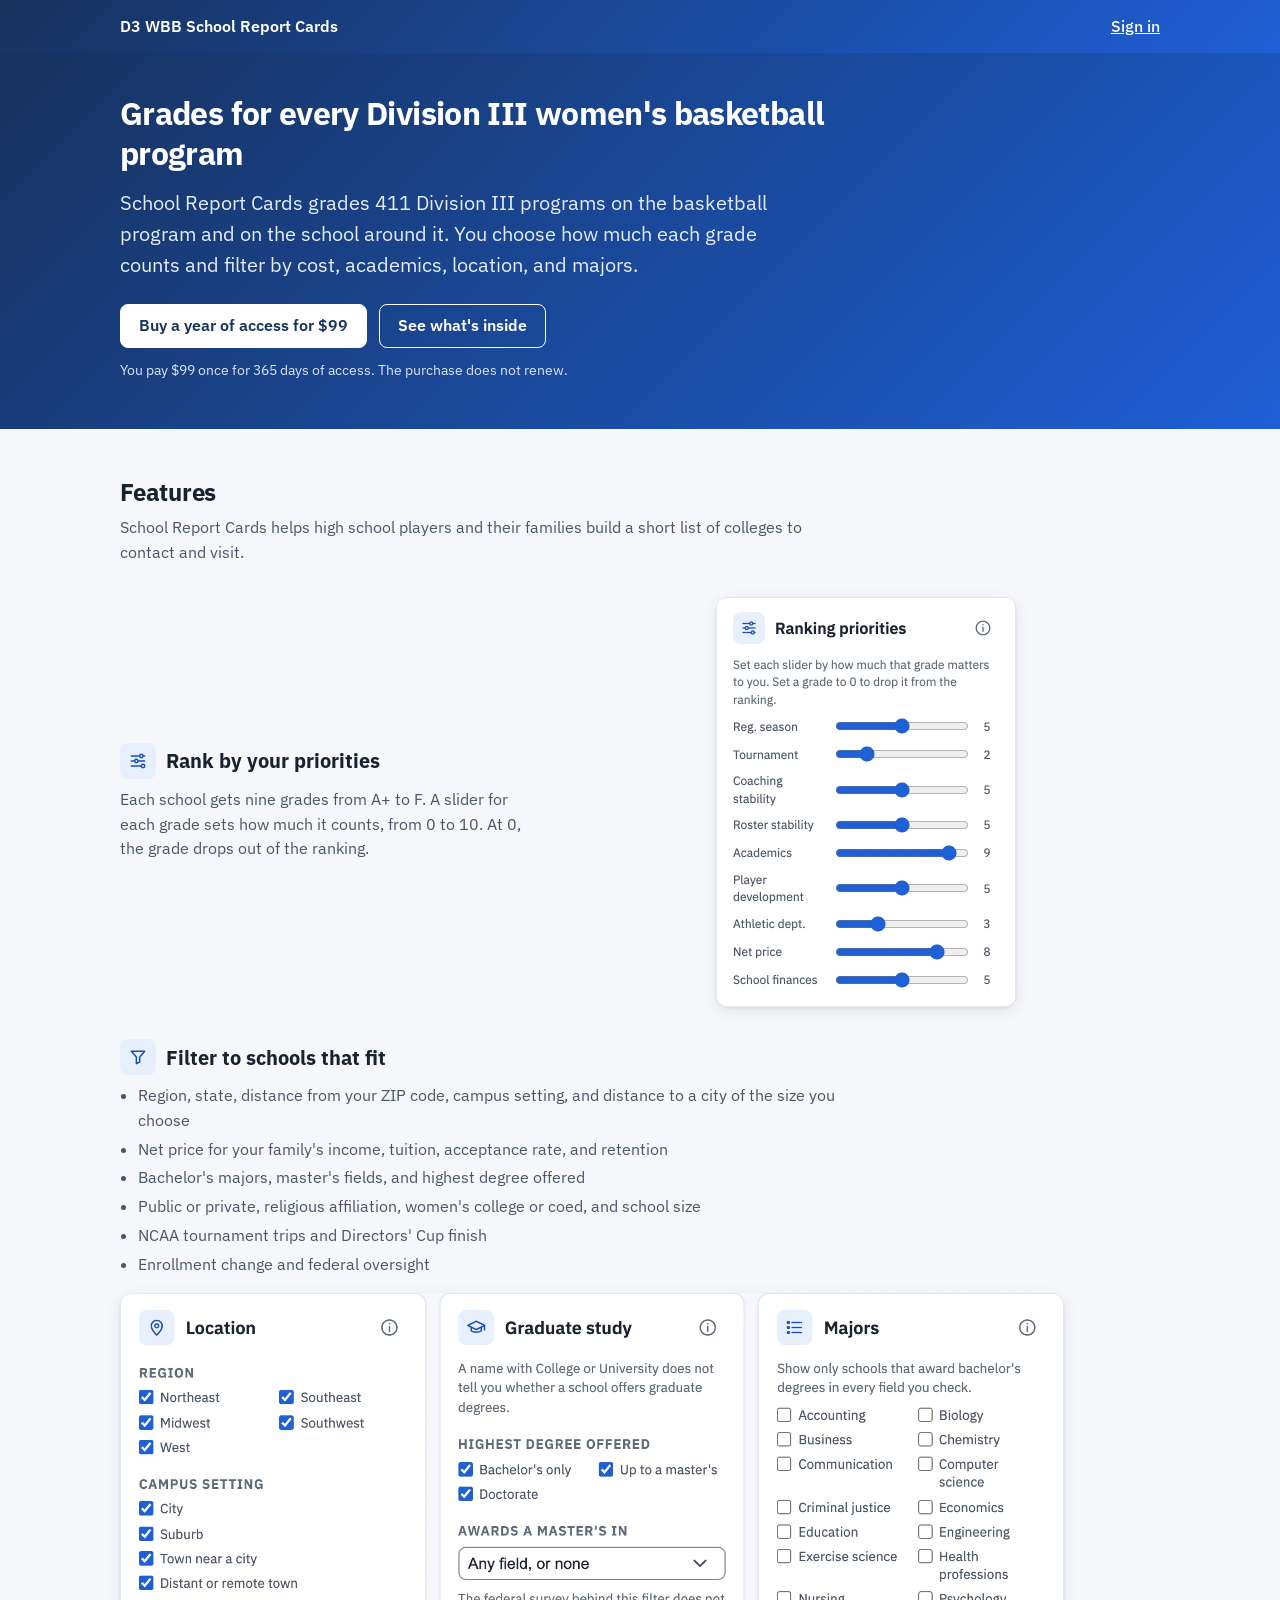
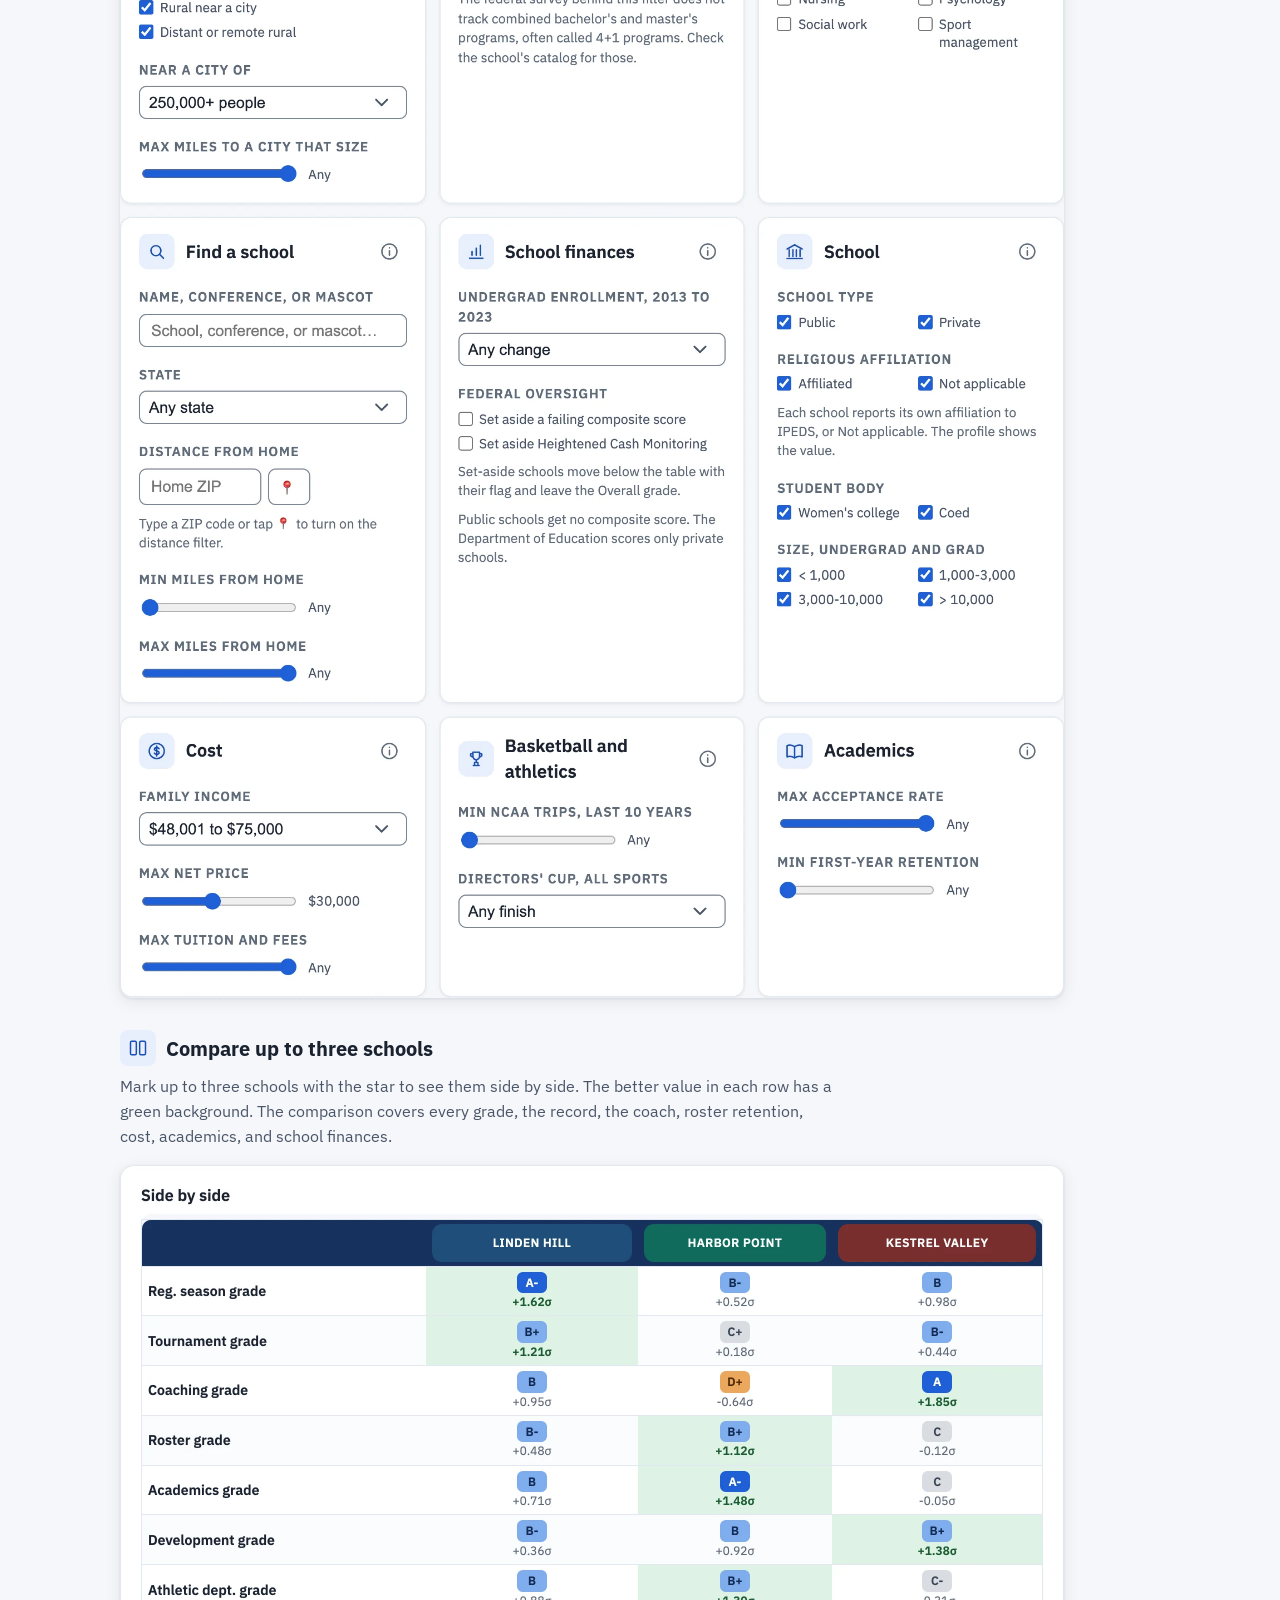
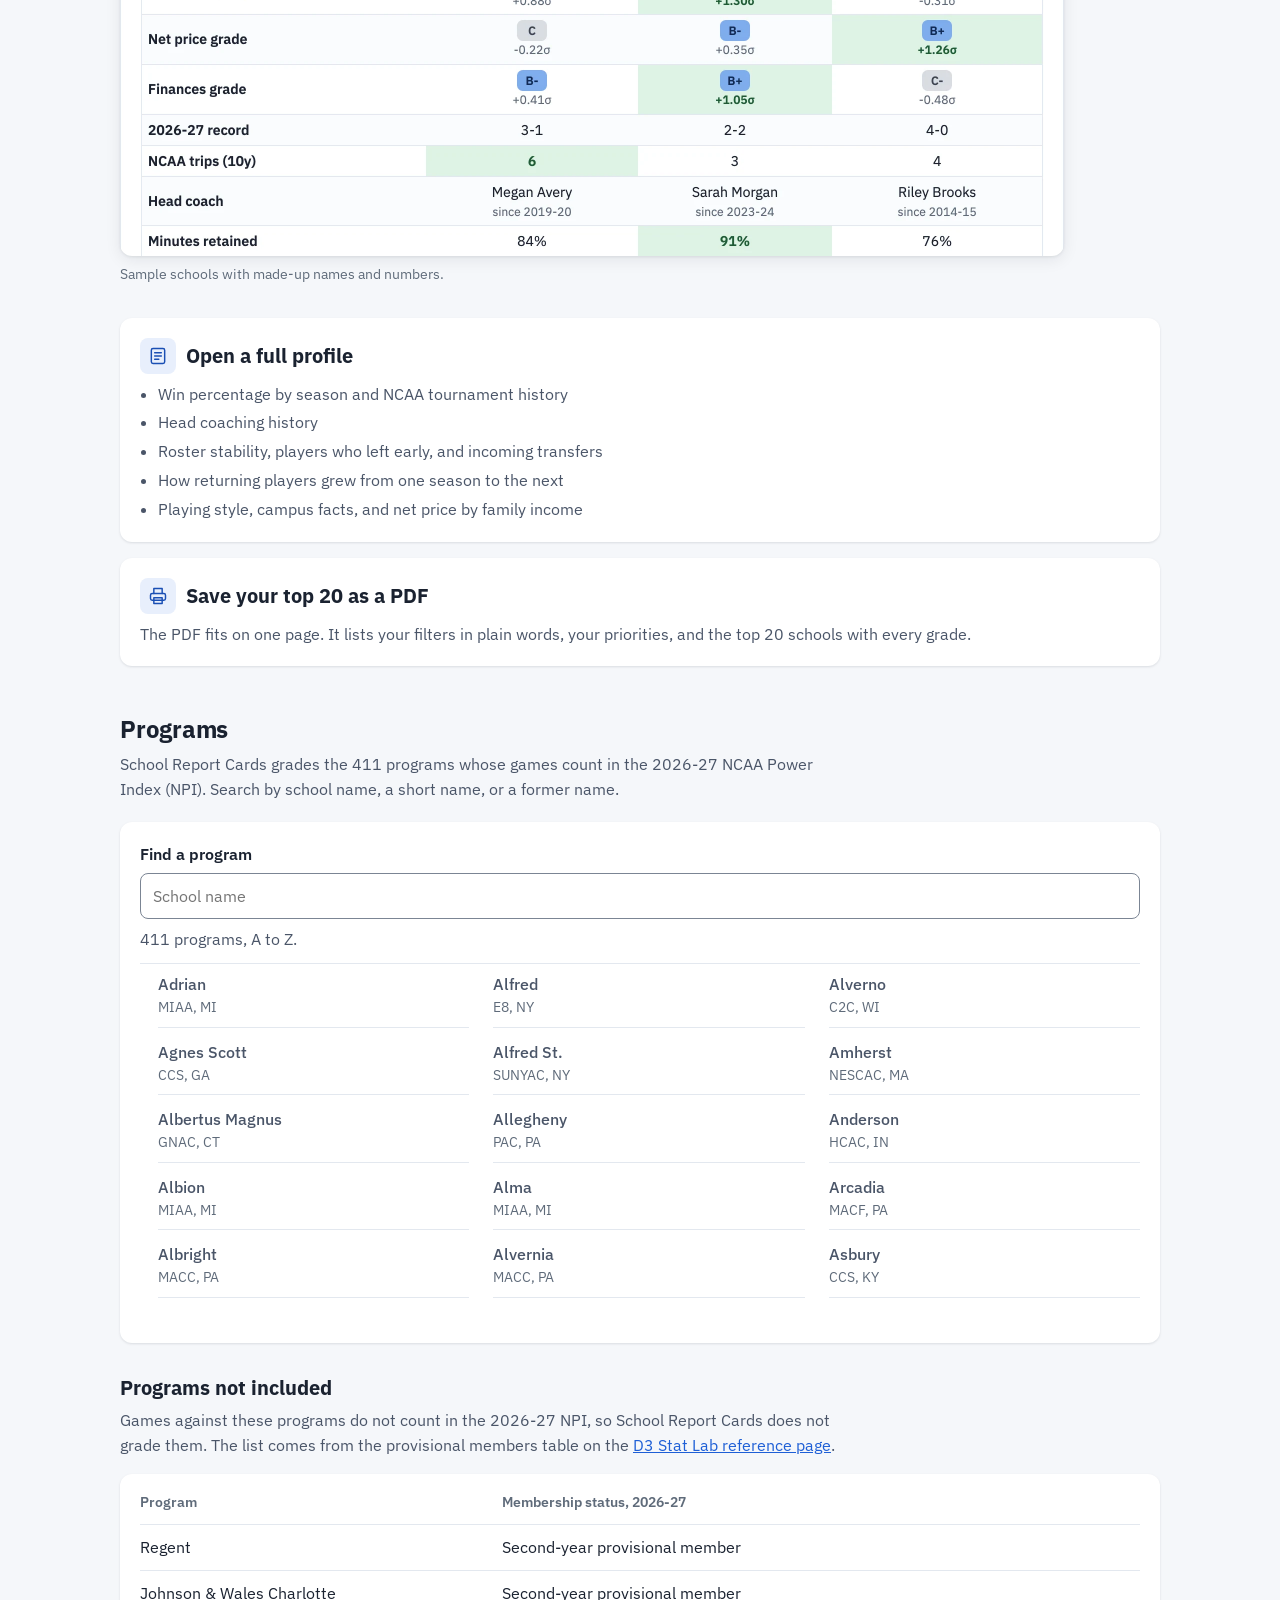
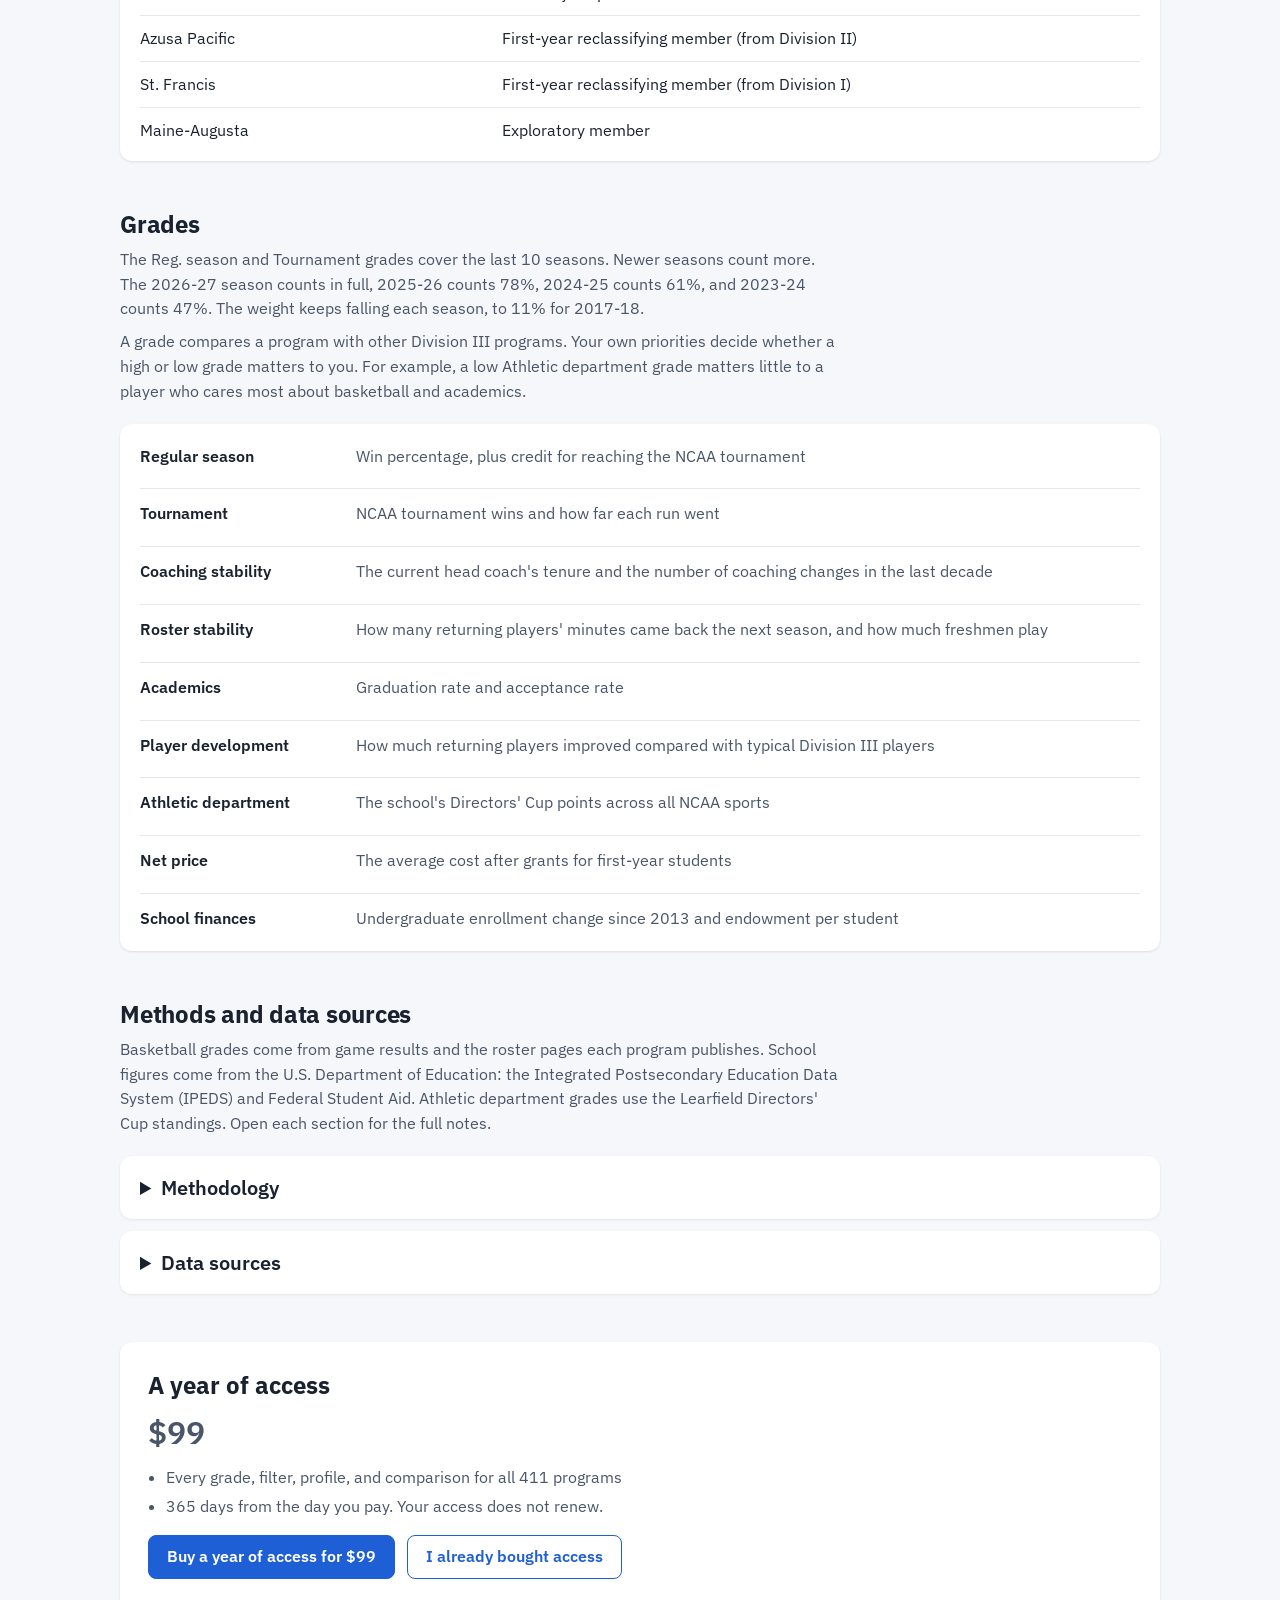
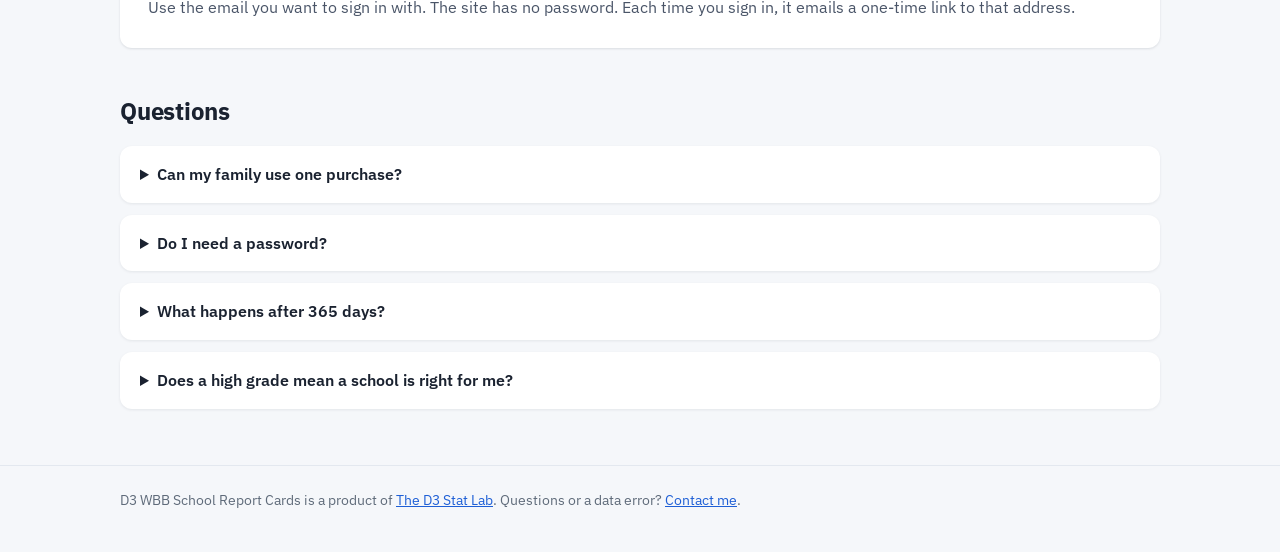
==== commit 71f8d255: "Retake the filter cards image and list every filter The landing image showed the filter cards before" ====
--- a/index.html
+++ b/index.html
@@ -55,15 +55,16 @@
     <div class="ftext">
       <h3><span class="icon"><svg viewBox="0 0 24 24" fill="none" stroke="currentColor" stroke-width="1.75" stroke-linecap="round" stroke-linejoin="round" aria-hidden="true"><path d="M4 5h16l-6 7v6l-4 2v-8z"/></svg></span>Filter to schools that fit</h3>
       <ul>
-        <li>Region, state, distance from your ZIP code, and campus setting</li>
+        <li>Region, state, distance from your ZIP code, campus setting, and distance to a city of the size you choose</li>
         <li>Net price for your family's income, tuition, acceptance rate, and retention</li>
         <li>Bachelor's majors, master's fields, and highest degree offered</li>
-        <li>Public or private, women's college or coed, and school size</li>
-        <li>School finances and federal oversight</li>
+        <li>Public or private, religious affiliation, women's college or coed, and school size</li>
+        <li>NCAA tournament trips and Directors' Cup finish</li>
+        <li>Enrollment change and federal oversight</li>
       </ul>
     </div>
     <figure class="shot">
-      <a href="img/controls.webp" target="_blank" rel="noopener"><img src="img/controls.webp" width="848" height="1082" loading="lazy"
+      <a href="img/controls.webp" target="_blank" rel="noopener"><img src="img/controls.webp" width="848" height="1173" loading="lazy"
            alt="The filter cards: Location, Graduate study, Majors, Find a school, School finances, School, Cost, Basketball and athletics, and Academics."></a>
     </figure>
   </div>
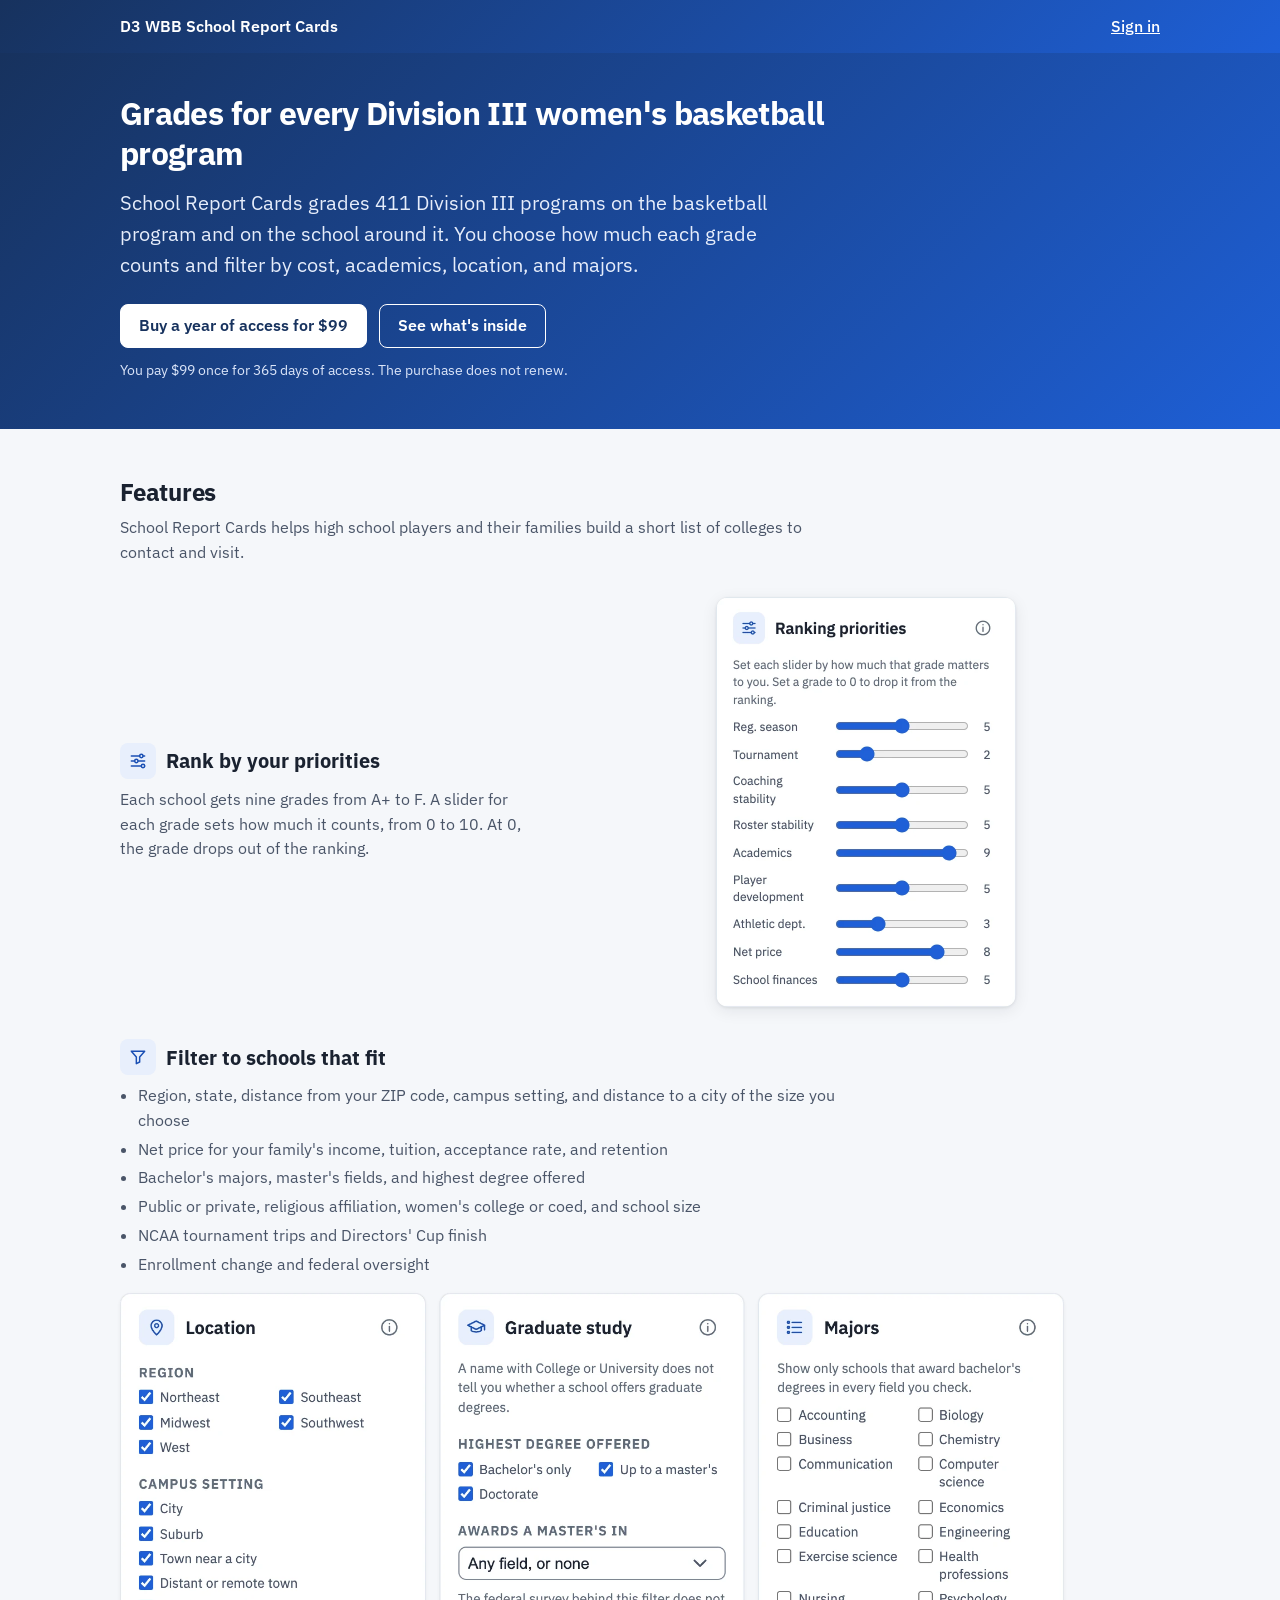
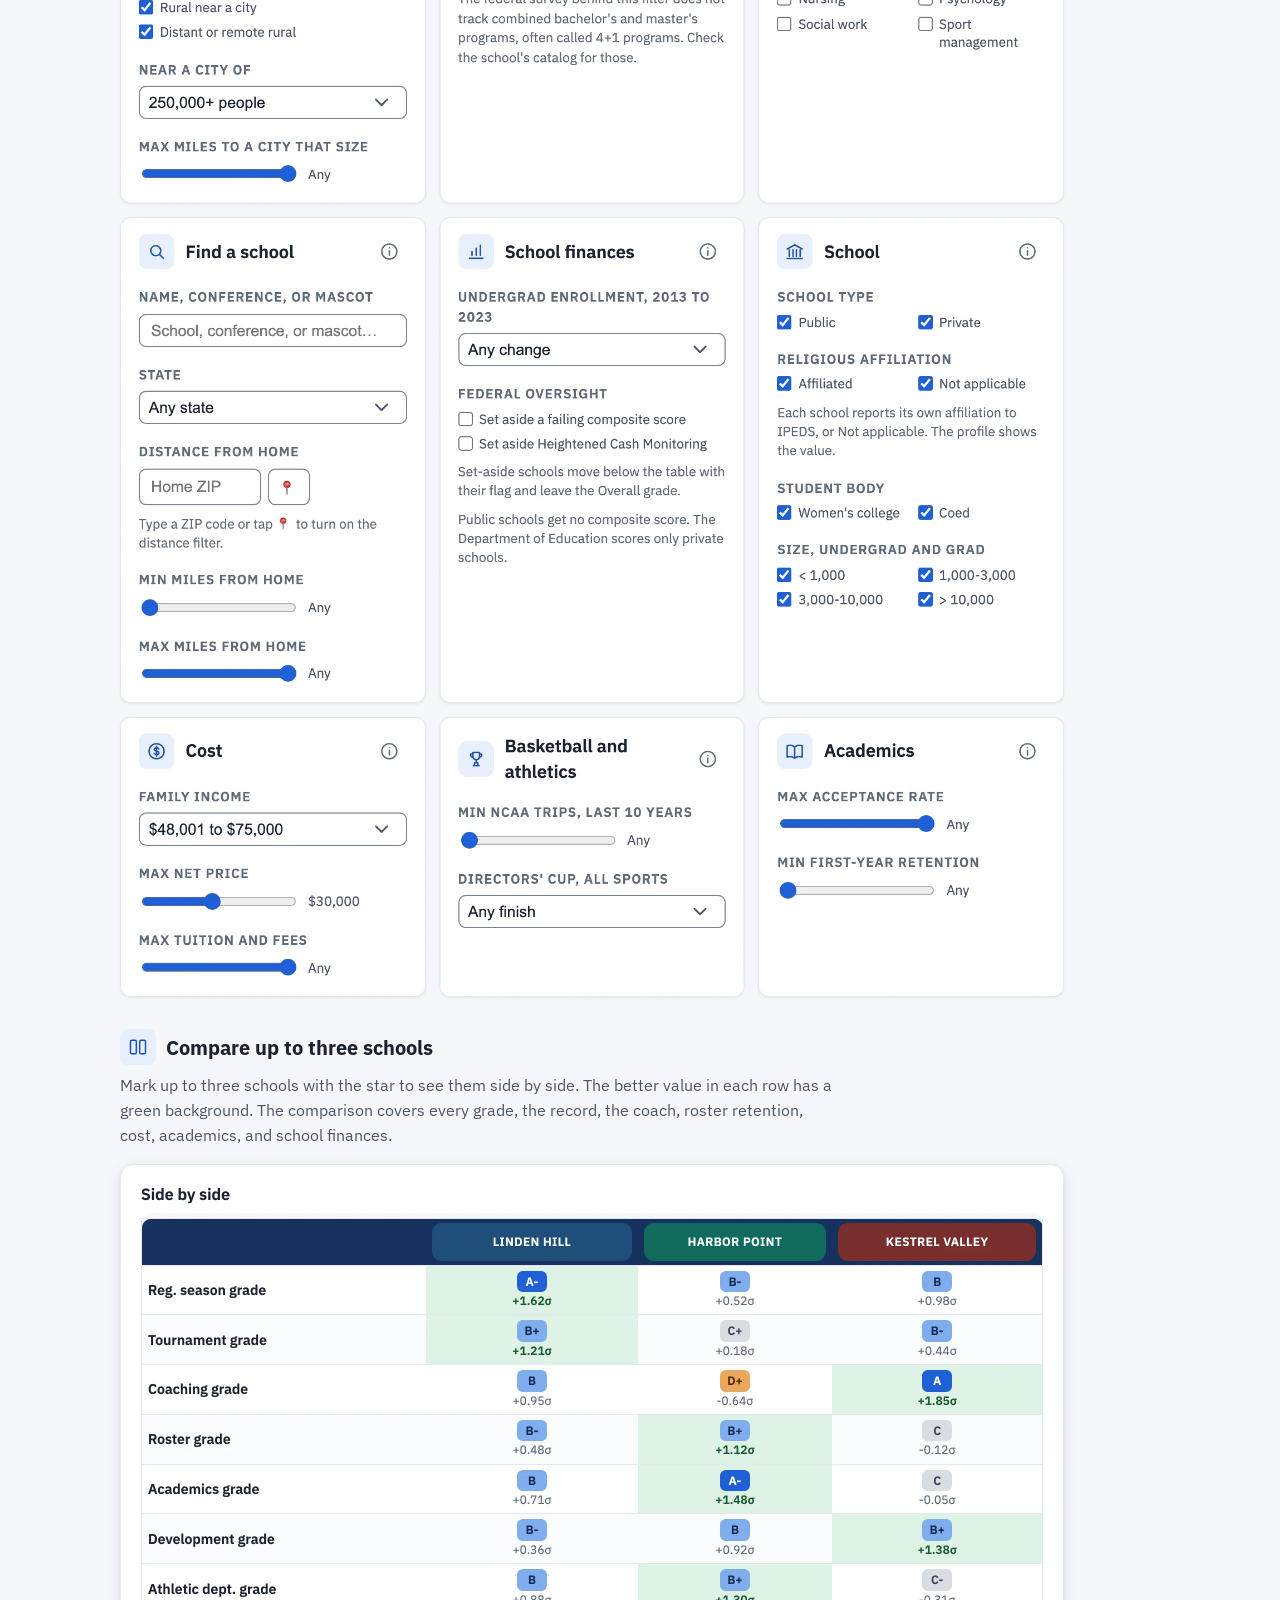
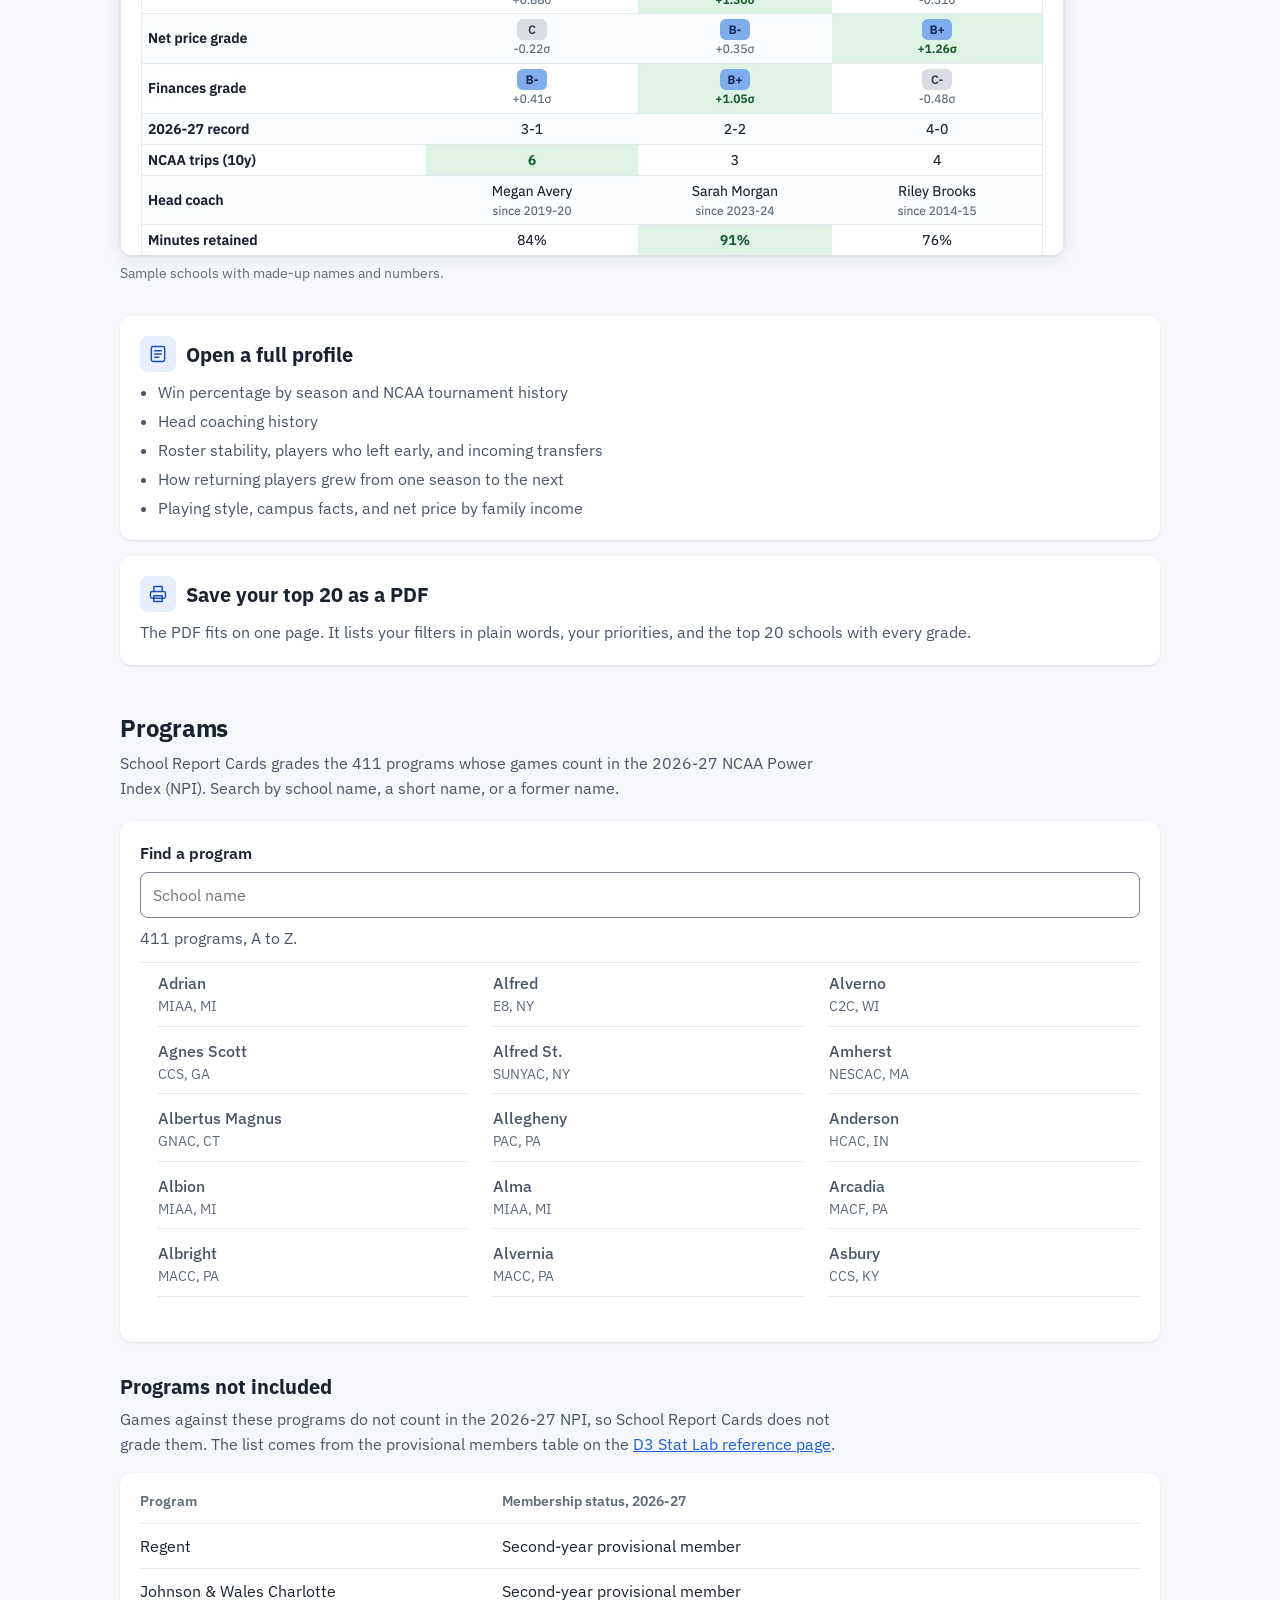
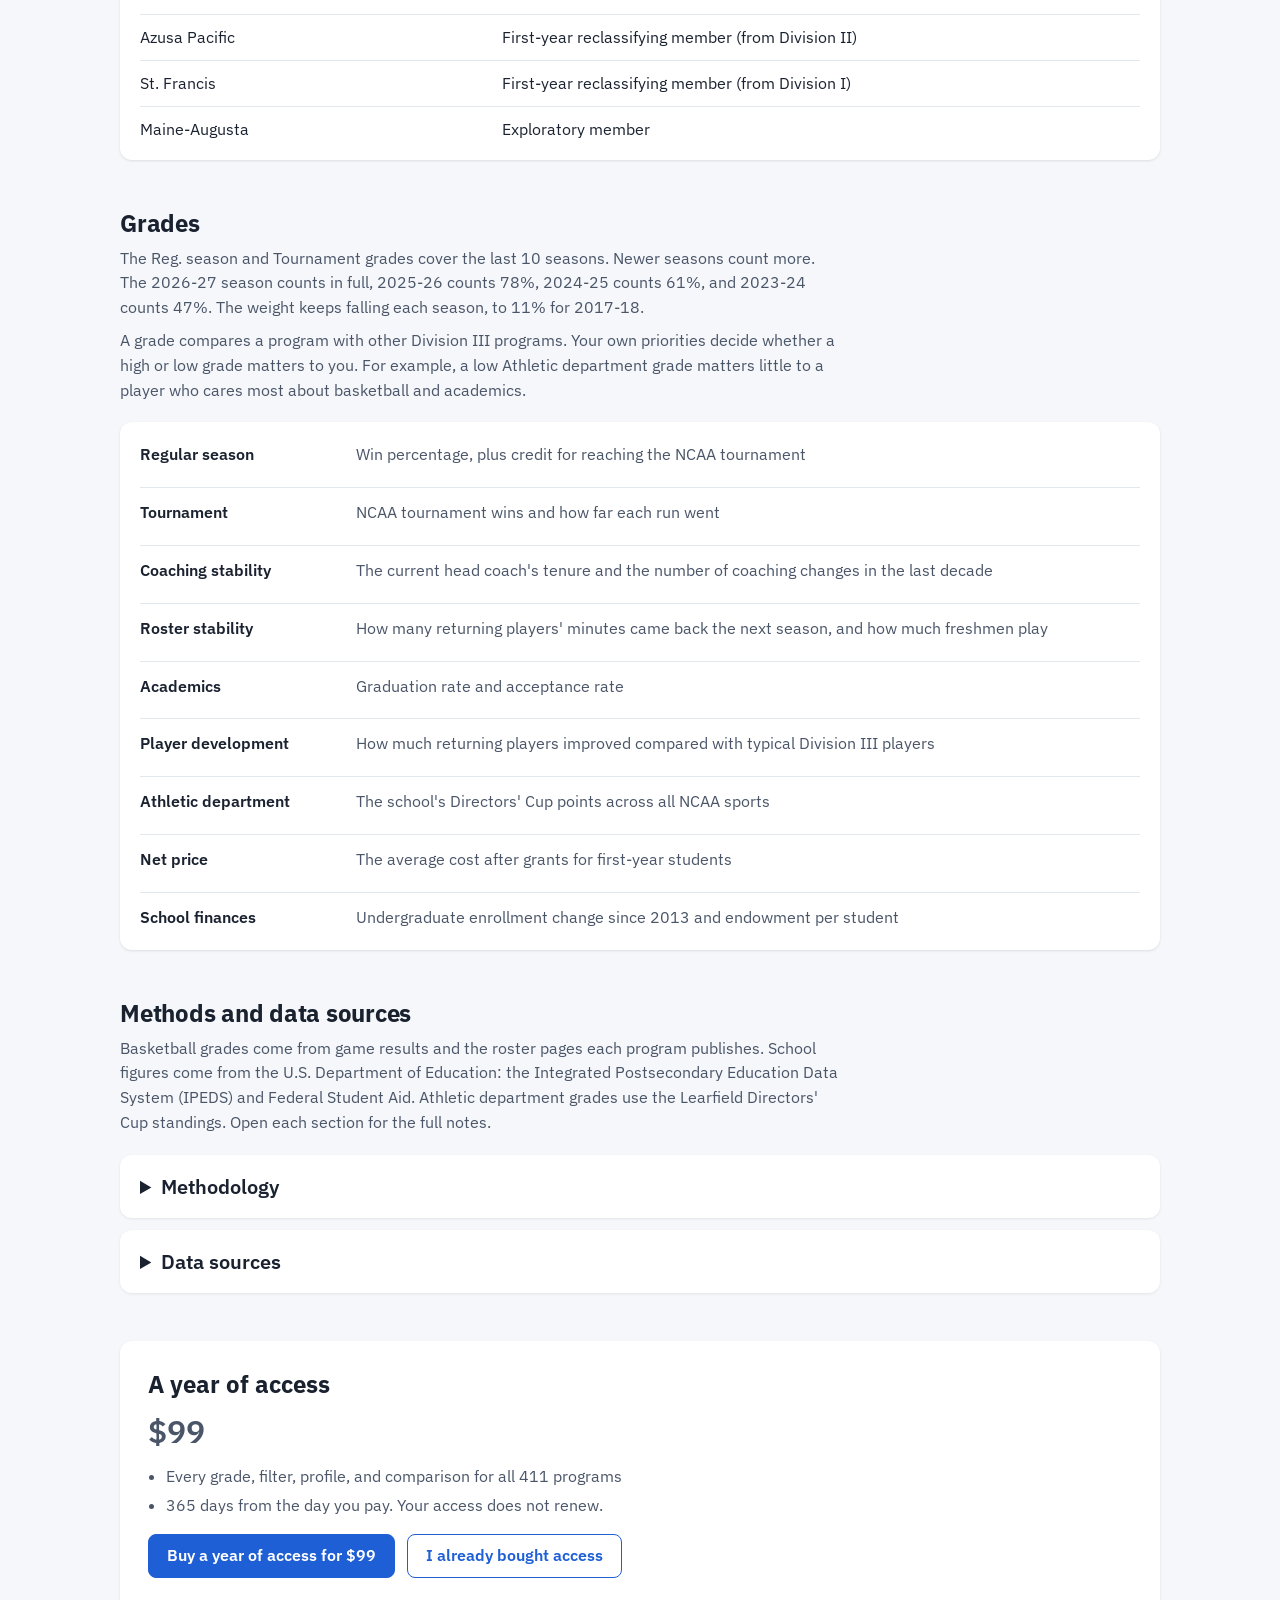
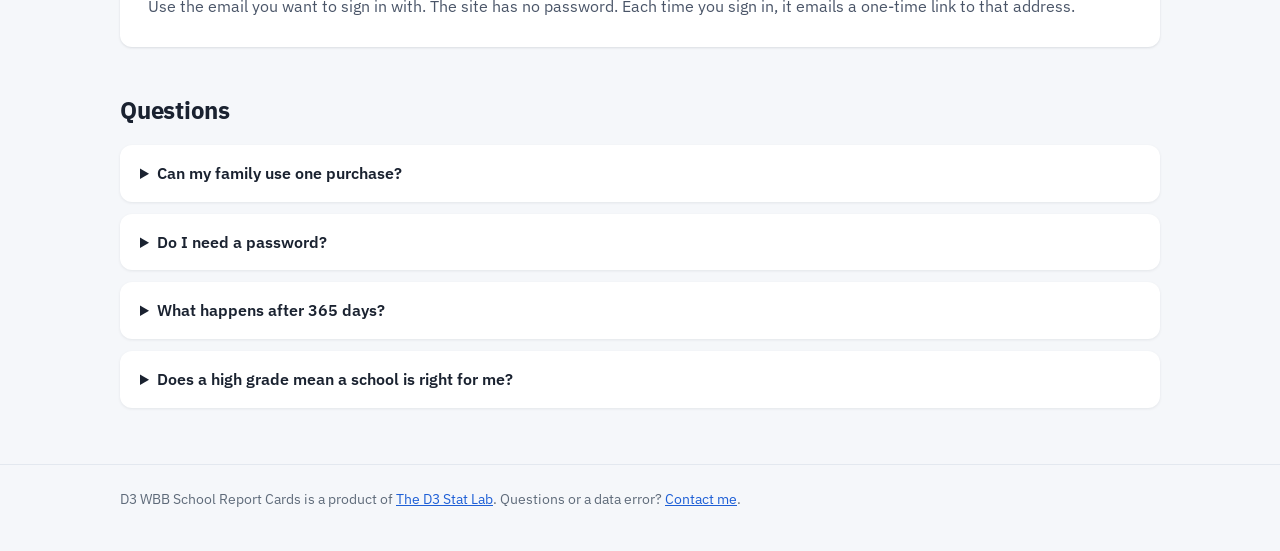
==== commit d3943207: "Show the filter cards on the page surface with no frame The image had a white rounded frame and shad" ====
--- a/index.html
+++ b/index.html
@@ -63,8 +63,8 @@
         <li>Enrollment change and federal oversight</li>
       </ul>
     </div>
-    <figure class="shot">
-      <a href="img/controls.webp" target="_blank" rel="noopener"><img src="img/controls.webp" width="848" height="1173" loading="lazy"
+    <figure class="shot bare">
+      <a href="img/controls.webp" target="_blank" rel="noopener"><img src="img/controls.webp" width="880" height="1204" loading="lazy"
            alt="The filter cards: Location, Graduate study, Majors, Find a school, School finances, School, Cost, Basketball and athletics, and Academics."></a>
     </figure>
   </div>
--- a/site.css
+++ b/site.css
@@ -127,6 +127,11 @@
 figure.shot img { display: block; width: 100%; height: auto; border-radius: 12px; background: var(--card);
                   box-shadow: 0 1px 3px rgba(16, 24, 40, .08), 0 4px 16px rgba(16, 24, 40, .08); }
 figure.narrowShot img { max-width: 300px; margin: 0 auto; }
+/* An image of several cards sits on the page surface with no frame of its own. */
+figure.shot.bare img { background: none; box-shadow: none; border-radius: 0;
+  /* The image has 16px of padding around the 848px-wide cards for their shadows;
+     pull it out so the card edges line up with the text column. */
+  width: calc(100% * 880 / 848); max-width: none; margin: calc(-100% * 16 / 848); }
 figure.shot figcaption { margin-top: 8px; font-size: 14px; color: var(--ink-3); }
 @media (max-width: 900px) {
   .feature { grid-template-columns: 1fr; gap: 16px; }
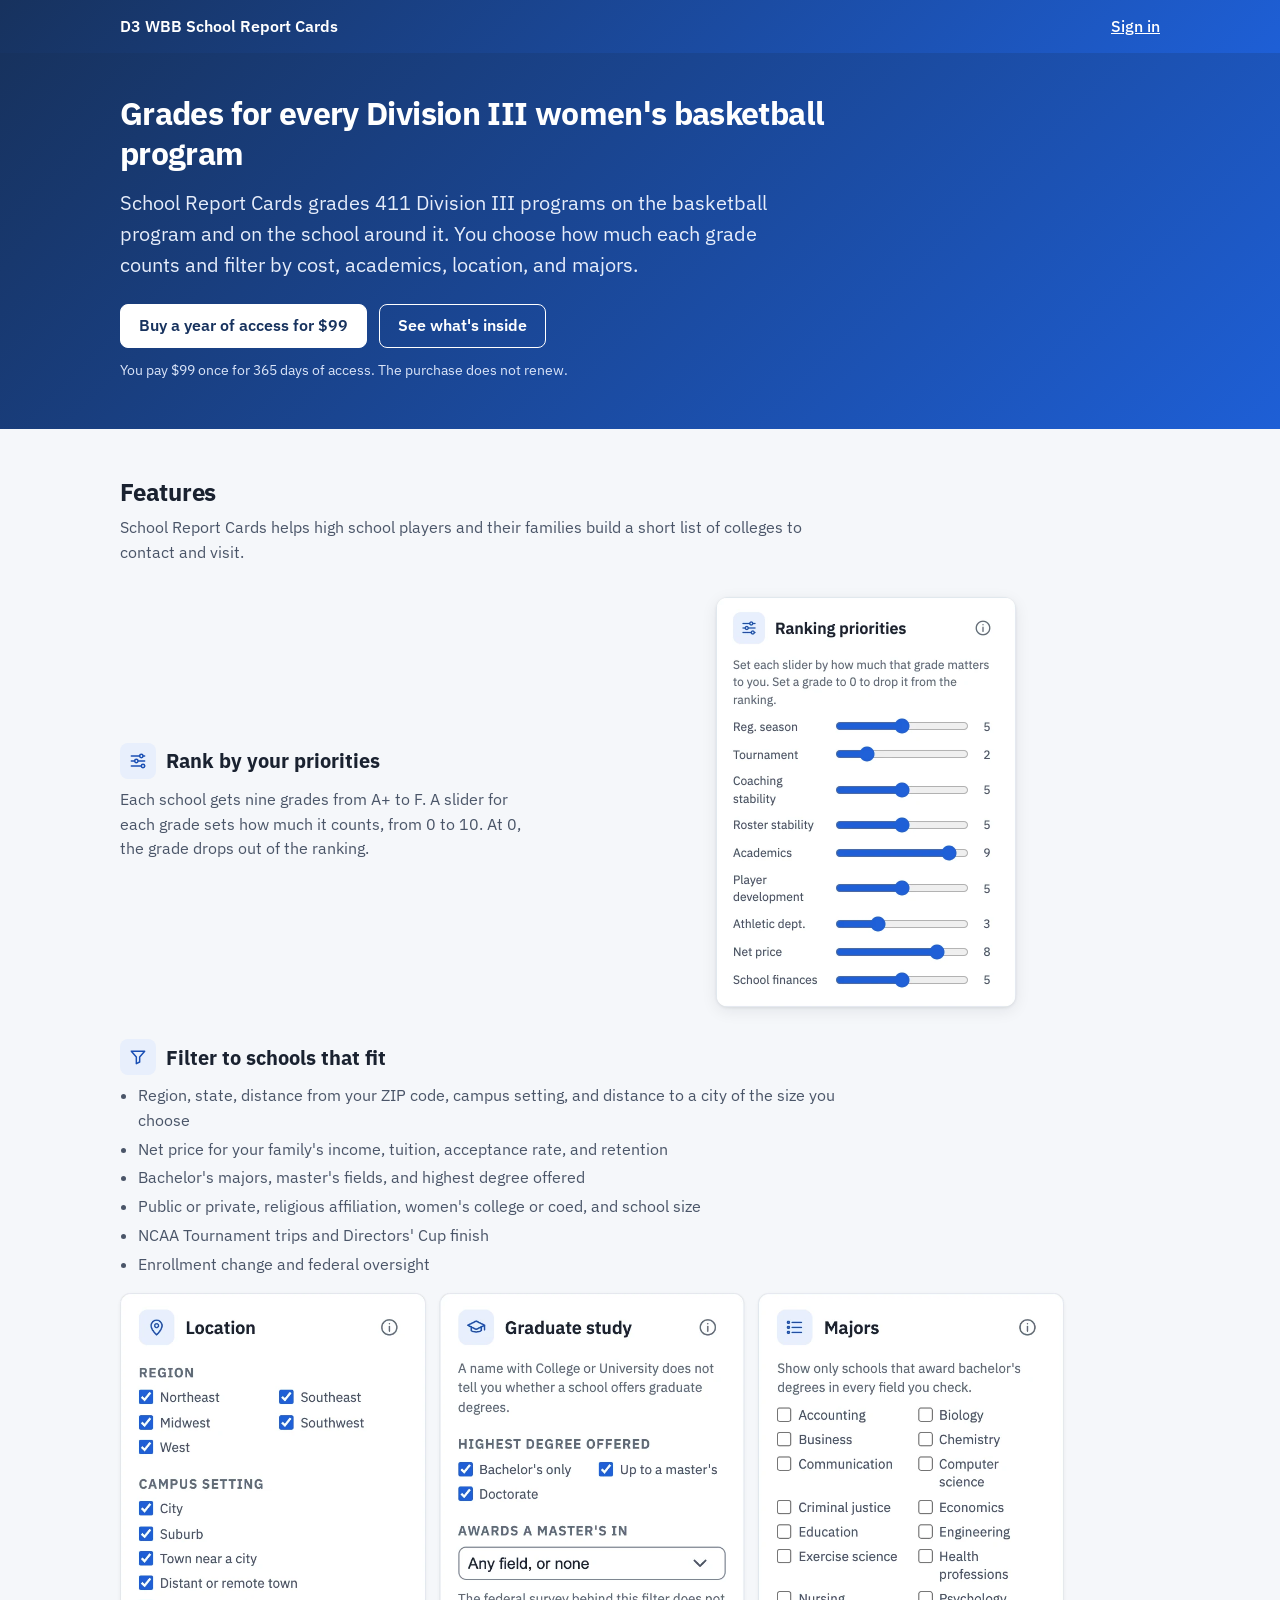
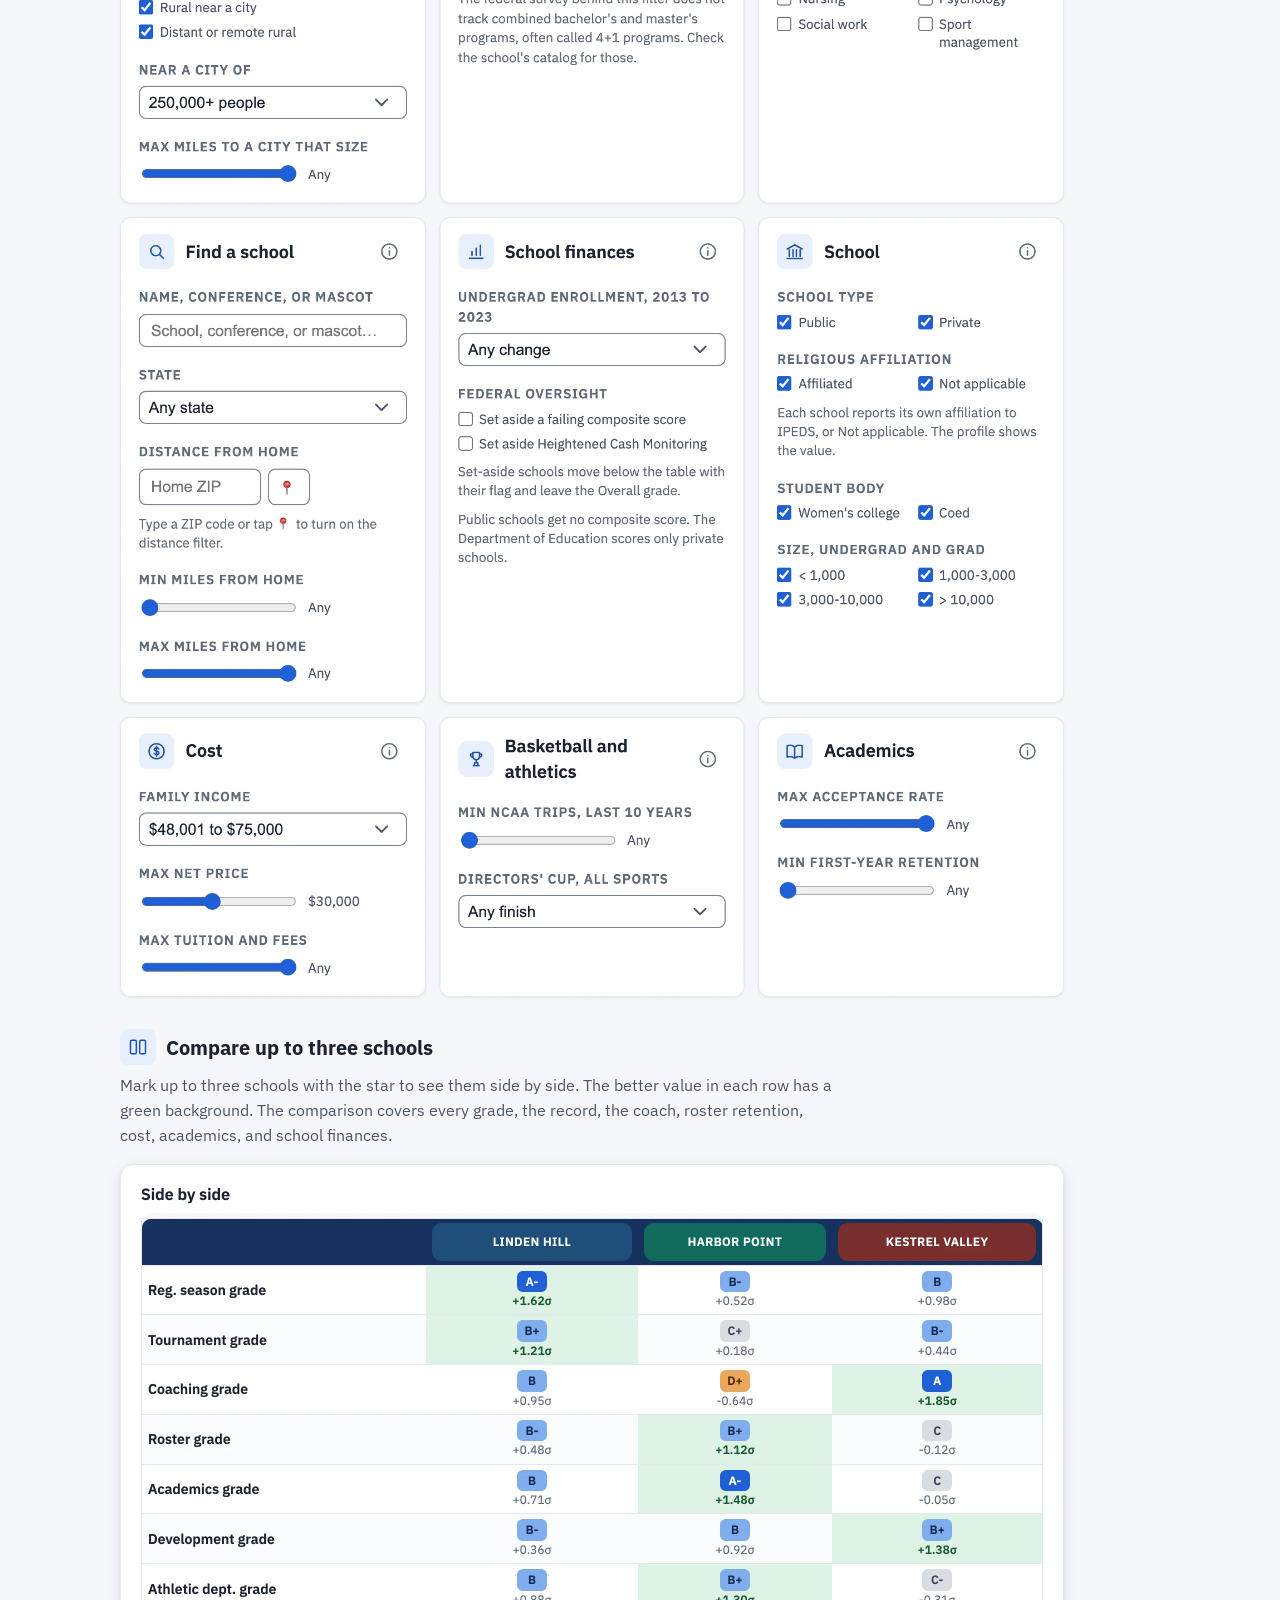
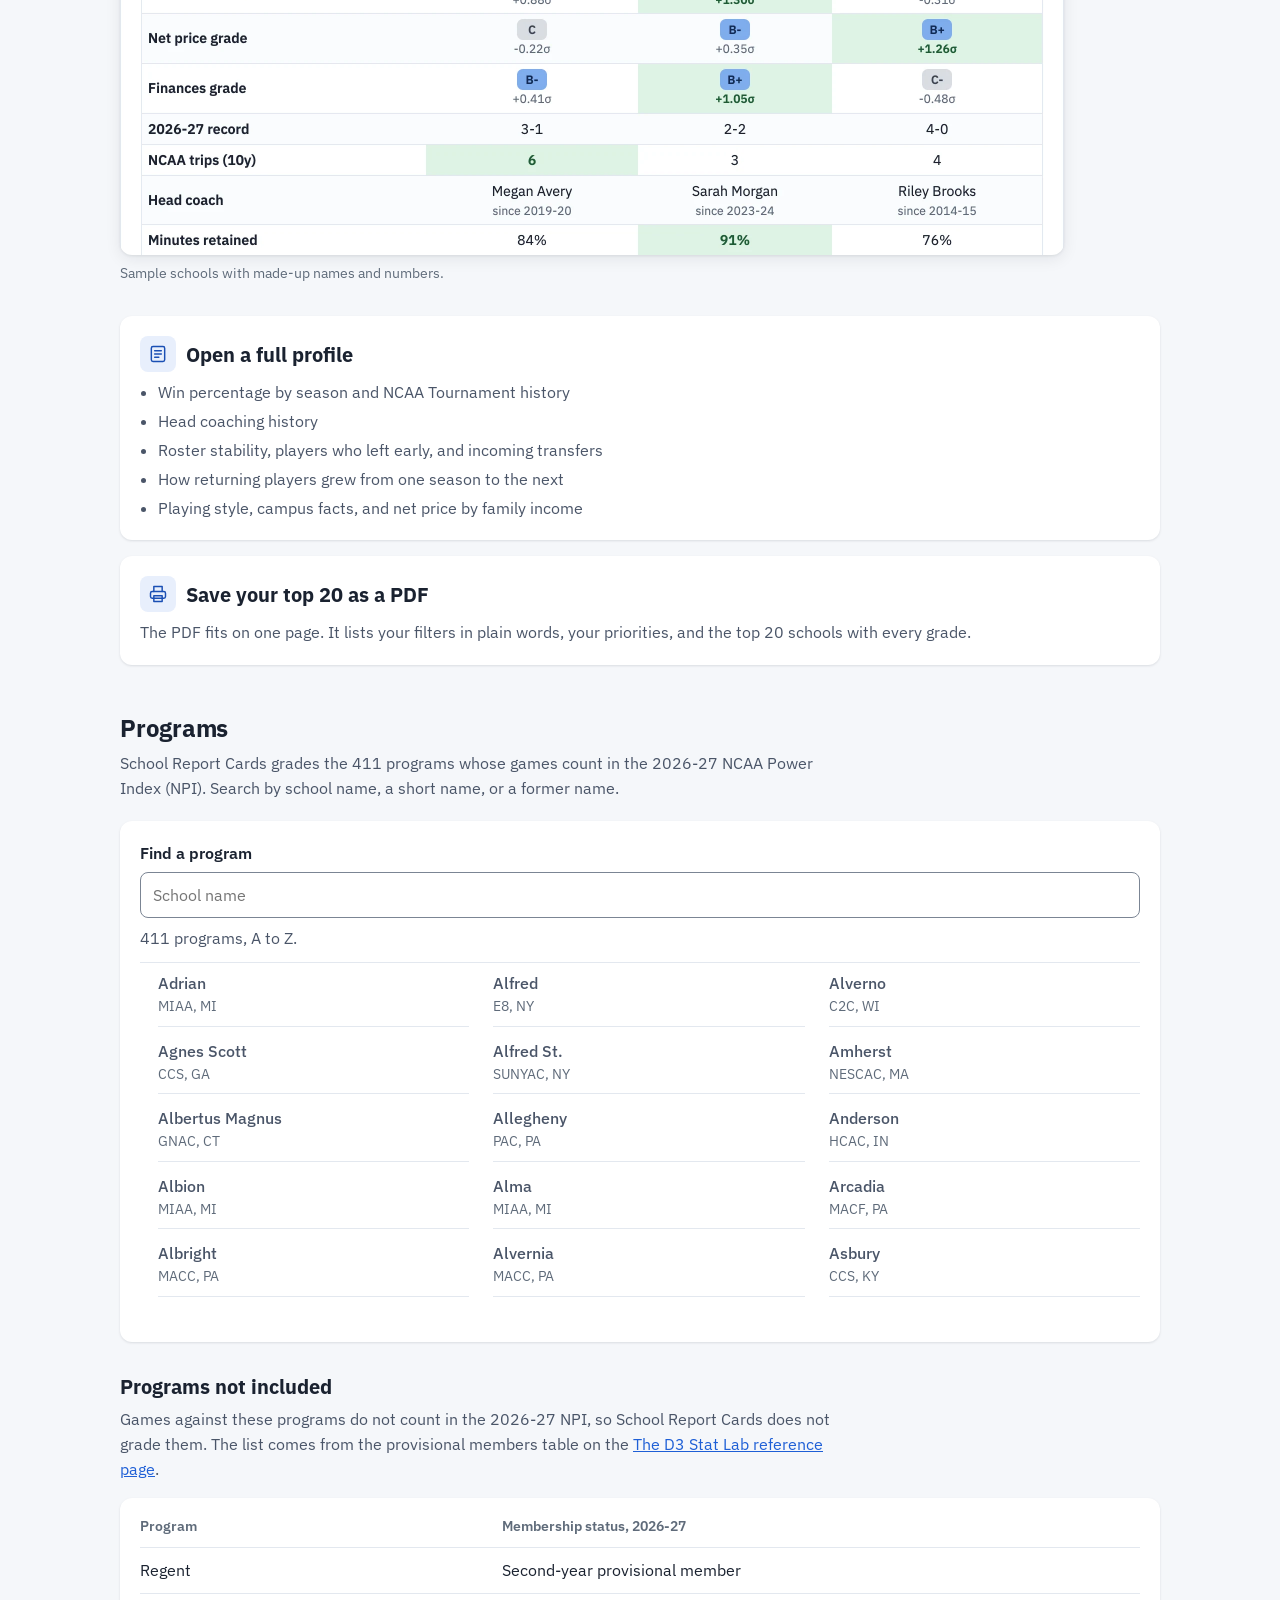
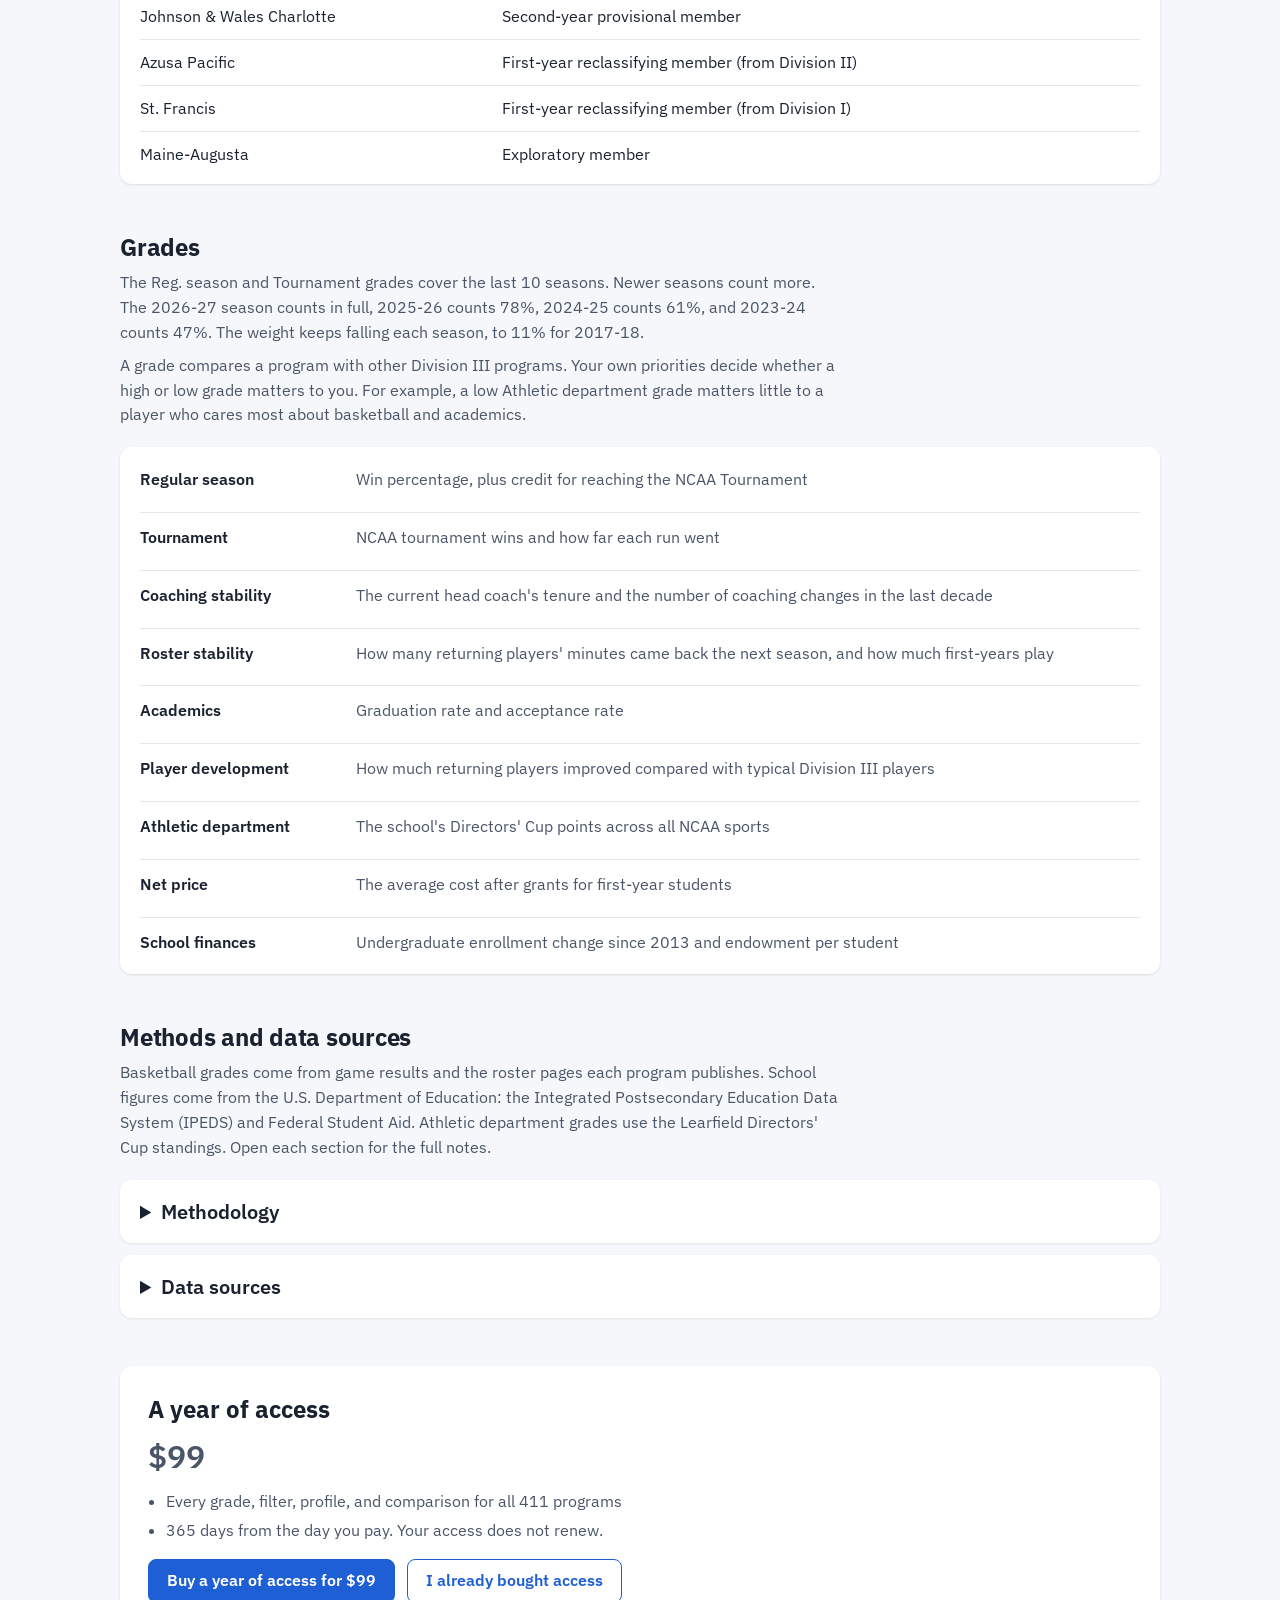
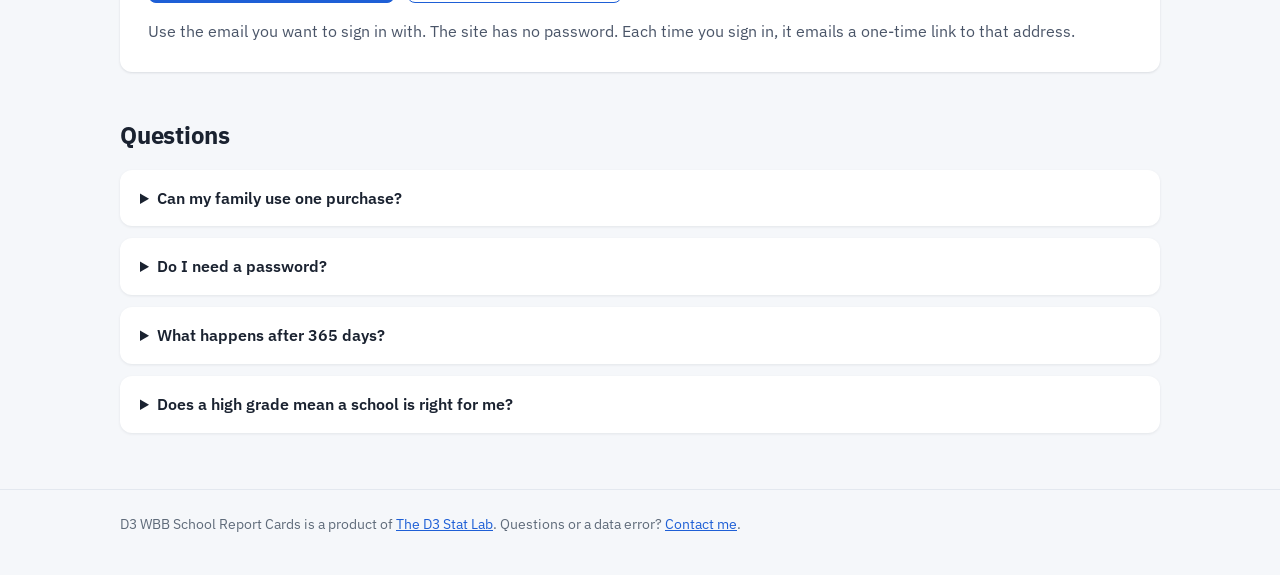
==== commit ab94ec0f: "Apply the decided terms to School Report Cards NCAA tournament becomes NCAA Tournament, freshman bec" ====
--- a/index.html
+++ b/index.html
@@ -59,7 +59,7 @@
         <li>Net price for your family's income, tuition, acceptance rate, and retention</li>
         <li>Bachelor's majors, master's fields, and highest degree offered</li>
         <li>Public or private, religious affiliation, women's college or coed, and school size</li>
-        <li>NCAA tournament trips and Directors' Cup finish</li>
+        <li>NCAA Tournament trips and Directors' Cup finish</li>
         <li>Enrollment change and federal oversight</li>
       </ul>
     </div>
@@ -86,7 +86,7 @@
     <div class="card">
       <h3><span class="icon"><svg viewBox="0 0 24 24" fill="none" stroke="currentColor" stroke-width="1.75" stroke-linecap="round" stroke-linejoin="round" aria-hidden="true"><rect x="4" y="3" width="16" height="18" rx="2"/><path d="M8 8h8M8 12h8M8 16h5"/></svg></span>Open a full profile</h3>
       <ul>
-        <li>Win percentage by season and NCAA tournament history</li>
+        <li>Win percentage by season and NCAA Tournament history</li>
         <li>Head coaching history</li>
         <li>Roster stability, players who left early, and incoming transfers</li>
         <li>How returning players grew from one season to the next</li>
@@ -113,7 +113,7 @@
   <h3 class="subhead">Programs not included</h3>
   <p class="intro">Games against these programs do not count in the 2026-27 NPI, so School Report Cards does not grade
   them. The list comes from the provisional members table on the
-  <a href="https://thed3statlab.com/reference.html" target="_blank" rel="noopener">D3 Stat Lab reference page</a>.</p>
+  <a href="https://thed3statlab.com/reference.html" target="_blank" rel="noopener">The D3 Stat Lab reference page</a>.</p>
   <div class="card tableCard">
     <table class="excluded">
       <thead><tr><th>Program</th><th>Membership status, 2026-27</th></tr></thead>
@@ -132,10 +132,10 @@
   a high or low grade matters to you. For example, a low Athletic department grade matters little to a player who
   cares most about basketball and academics.</p>
   <dl class="grades card">
-    <div><dt>Regular season</dt><dd>Win percentage, plus credit for reaching the NCAA tournament</dd></div>
+    <div><dt>Regular season</dt><dd>Win percentage, plus credit for reaching the NCAA Tournament</dd></div>
     <div><dt>Tournament</dt><dd>NCAA tournament wins and how far each run went</dd></div>
     <div><dt>Coaching stability</dt><dd>The current head coach's tenure and the number of coaching changes in the last decade</dd></div>
-    <div><dt>Roster stability</dt><dd>How many returning players' minutes came back the next season, and how much freshmen play</dd></div>
+    <div><dt>Roster stability</dt><dd>How many returning players' minutes came back the next season, and how much first-years play</dd></div>
     <div><dt>Academics</dt><dd>Graduation rate and acceptance rate</dd></div>
     <div><dt>Player development</dt><dd>How much returning players improved compared with typical Division III players</dd></div>
     <div><dt>Athletic department</dt><dd>The school's Directors' Cup points across all NCAA sports</dd></div>
@@ -168,10 +168,10 @@
   position over the last 10 years. Stability usually signals overall program health. A coach's effect on the
   program shows more in the Reg. season, Tournament, Roster, and Development grades. No grade here
   covers personality or coaching style.</p>
-  <p><strong>Roster stability:</strong> minutes-weighted retention (two thirds) and freshman
+  <p><strong>Roster stability:</strong> minutes-weighted retention (two thirds) and first-year
   share of minutes (one third). Retention is the share of non-senior minutes that came back the
   next season, found by comparing each team's consecutive roster pages. Seniors and graduate
-  students who leave do not count against a program. Freshman share of minutes pools the minutes
+  students who leave do not count against a program. First-year share of minutes pools the minutes
   of the last three rosters.</p>
   <p><strong>Roster grade caveat, class years:</strong> the class year for each player comes
   from the team's own roster page. We do not know whether a team lists academic class or athletic
@@ -270,7 +270,7 @@
       <tr><td>Heightened Cash Monitoring</td><td><a href="https://studentaid.gov/data-center/school/hcm" target="_blank" rel="noopener">Federal Student Aid</a>, U.S. Department of Education</td><td>June 1, 2026</td></tr>
       <tr><td>Directors' Cup</td><td><a href="https://nacda.com/sports/2018/7/17/directorscup-nacda-directorscup-previous-standings-html.aspx" target="_blank" rel="noopener">NACDA</a> final Division III standings</td><td>2014-15 to 2025-26</td></tr>
       <tr><td>Season records</td><td><a href="https://stats.ncaa.org/" target="_blank" rel="noopener">stats.ncaa.org</a>, plus game results for the current season</td><td>Every season on file</td></tr>
-      <tr><td>NCAA tournament history</td><td>NCAA Division III tournament results</td><td>1982 to present</td></tr>
+      <tr><td>NCAA Tournament history</td><td>NCAA Division III tournament results</td><td>1982 to present</td></tr>
       <tr><td>D3hoops poll rank</td><td><a href="https://www.d3hoops.com/" target="_blank" rel="noopener">D3hoops.com</a> Top 25 poll</td><td>2026-27</td></tr>
       <tr><td>Head coaches</td><td>Each team's athletics website</td><td>Every season on file</td></tr>
       <tr><td>Rosters, class years, minutes, player stats</td><td>Each team's roster and statistics pages</td><td>Every season on file</td></tr>
